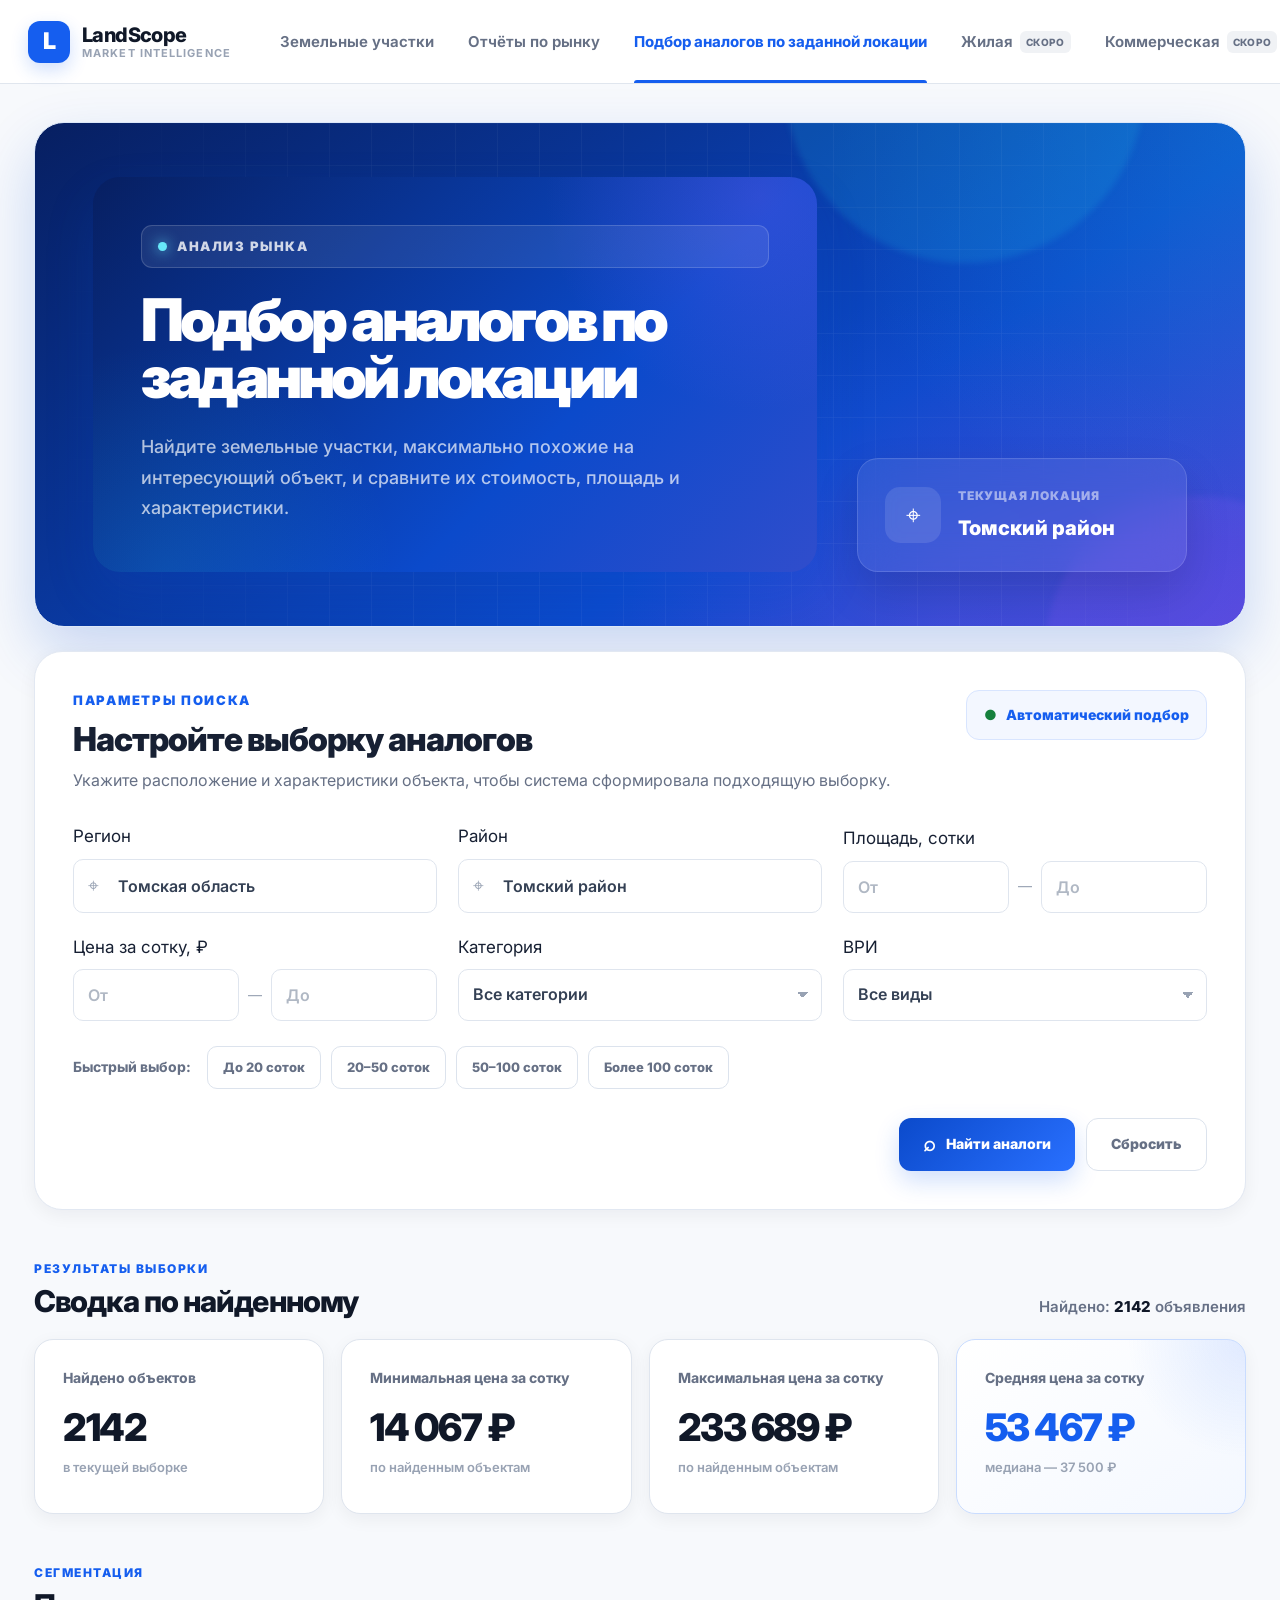
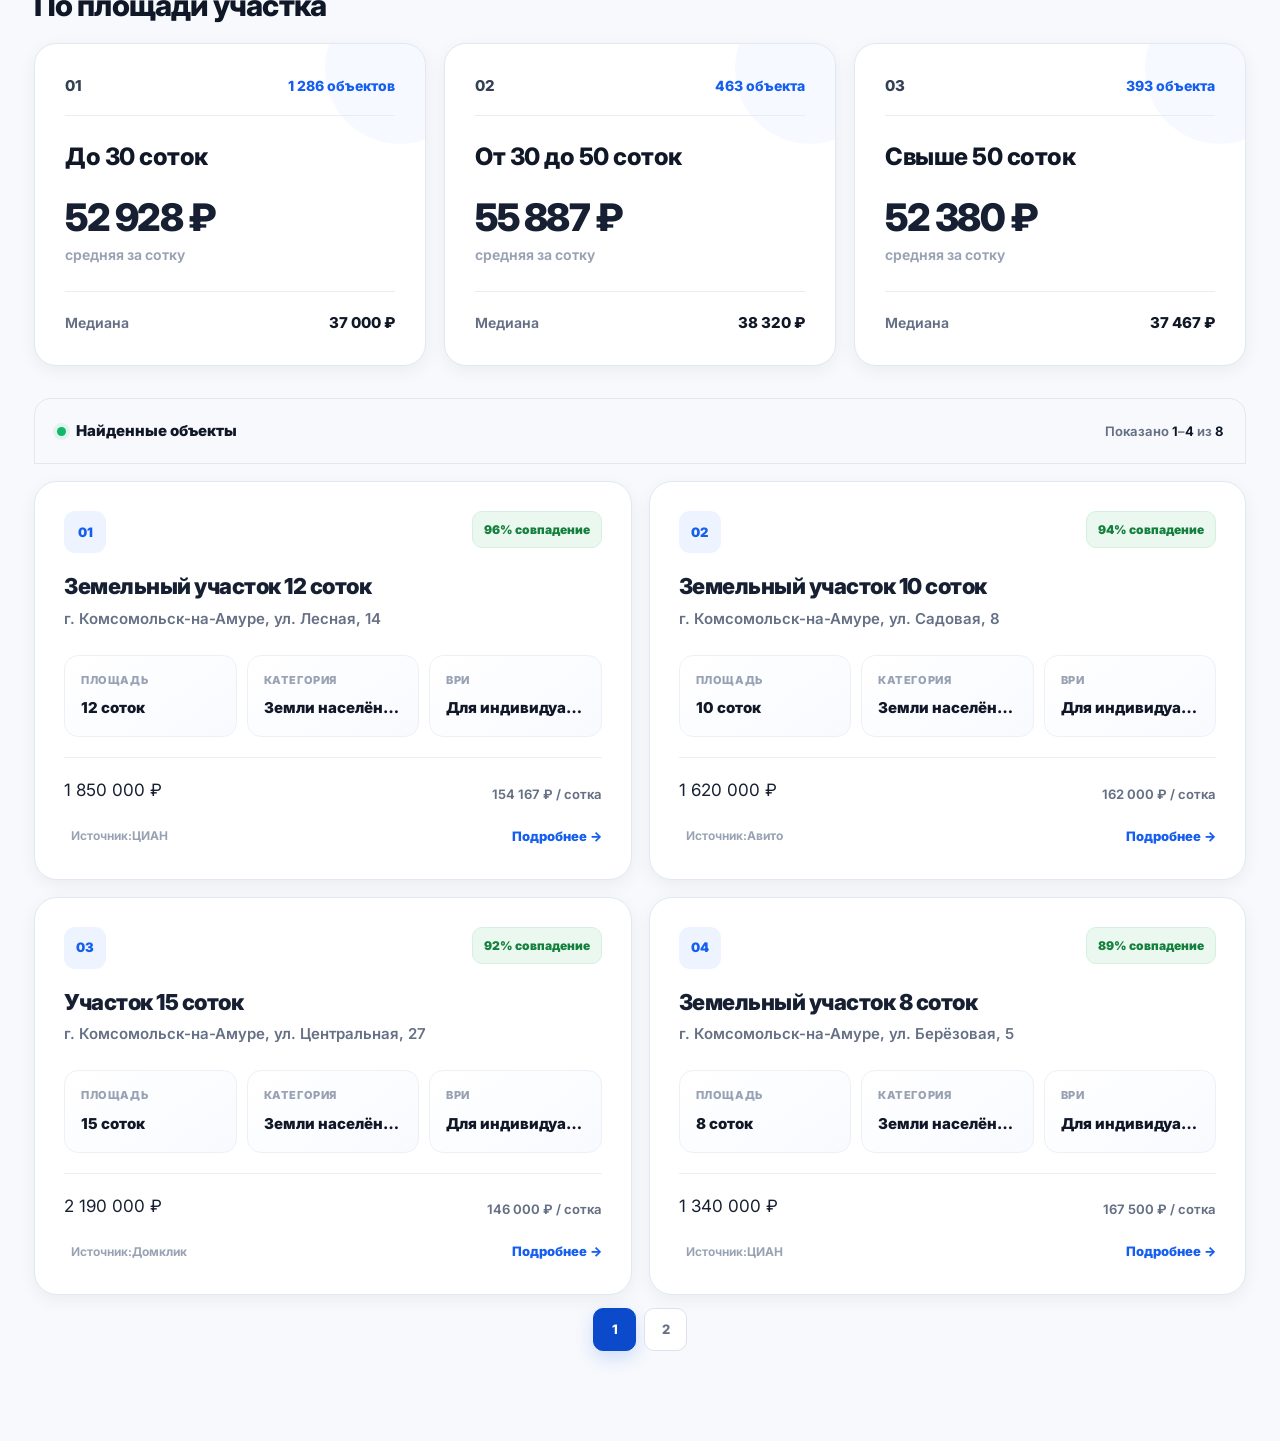
==== WEB-API/wwwroot/report/analogs/index.html @ f6072ce5 "frontend-init" ====
<!DOCTYPE html>
<html lang="ru">
<head>
    <meta charset="UTF-8">
    <meta name="viewport" content="width=device-width, initial-scale=1.0">

    <title>LandScope — Подбор аналогов</title>

    <link rel="stylesheet" href="../../style.css">
    <link rel="stylesheet" href="analogs.css">
</head>

<body>

<header class="site-header">

    <div class="header-inner">

        <a href="../../index.html" class="brand">

            <span class="brand-logo">
                L
            </span>

            <span class="brand-copy">
                <strong>LandScope</strong>
                <small>Market intelligence</small>
            </span>

        </a>


        <nav class="main-nav">

            <a
                href="../../index.html"
                class="nav-link">
                Земельные участки
            </a>

            <a
                href="../quarterly/index.html"
                class="nav-link"
            >
                Отчёты по рынку
            </a>

            <a
                href="index.html"
                class="nav-link active"
            >
                Подбор аналогов по заданной локации
            </a>

            <a href="#" class="nav-link disabled-link">
                Жилая <span class="soon">скоро</span>
            </a>

            <a href="#" class="nav-link disabled-link">
                Коммерческая <span class="soon">скоро</span>
            </a>

        </nav>


        <div class="header-actions">

            <button
                class="header-icon"
                id="themeButton"
                type="button"
                aria-label="Переключить тему"
            >
                ◐
            </button>

            <button
                class="profile"
                type="button">
                <span class="profile-avatar">67</span>
                <span class="profile-name">6767676 М.</span>
                <span class="profile-arrow">
                    ⌄
                </span>
            </button>

        </div>

    </div>

</header>



<main class="analogs-page">

    <!-- HERO -->

    <section class="analogs-hero">

        <div class="hero-background">
            <span class="hero-orb hero-orb-one"></span>
            <span class="hero-orb hero-orb-two"></span>
            <span class="hero-grid"></span>
        </div>

        <div class="hero-content">

            <div class="hero-badge">
                <span class="badge-dot"></span>
                Анализ рынка
            </div>

            <h1>
                Подбор аналогов по заданной локации
            </h1>

            <p>
                Найдите земельные участки, максимально похожие на интересующий
                объект, и сравните их стоимость, площадь и характеристики.
            </p>

        </div>

        <div class="hero-location-card">

            <div class="location-icon">
                ⌖
            </div>

            <div>
                <span class="location-label">Текущая локация</span>
                <strong id="heroLocation">Томский район</strong>
            </div>

        </div>

    </section>
    <section class="search-builder">

        <div class="section-heading">
            <div>
                <span class="section-kicker">ПАРАМЕТРЫ ПОИСКА</span>
                <h2>Настройте выборку аналогов</h2>
                <p>
                    Укажите расположение и характеристики объекта,
                    чтобы система сформировала подходящую выборку.
                </p>
            </div>

            <div class="matching-badge">
                <span>●</span>
                Автоматический подбор
            </div>
        </div>

<div class="form-grid">

    <div class="field">
        <label for="regionInput">Регион</label>
        <div class="input-wrap">
            <span class="input-icon">⌖</span>
            <input
                type="text"
                id="regionInput"
                value="Томская область"
                placeholder="Введите регион"
            >
        </div>
    </div>

    <div class="field field-location">
        <label for="districtInput">Район</label>
        <div class="input-wrap">
            <span class="input-icon">⌖</span>
            <input
                type="text"
                id="districtInput"
                value="Томский район"
                placeholder="Введите район"
            >
        </div>
    </div>

    <div class="field">
        <label for="areaFrom">Площадь, сотки</label>
        <div class="range-inputs">
            <input type="number" id="areaFrom" placeholder="От">
            <span>—</span>
            <input type="number" id="areaTo" placeholder="До">
        </div>
    </div>

    <div class="field">
        <label for="priceFrom">Цена за сотку, ₽</label>
        <div class="range-inputs">
            <input type="number" id="priceFrom" placeholder="От">
            <span>—</span>
            <input type="number" id="priceTo" placeholder="До">
        </div>
    </div>

    <div class="field">
        <label for="categoryFilter">Категория</label>
        <select id="categoryFilter">
            <option value="">Все категории</option>
            <option value="Земли населённых пунктов">Земли населённых пунктов</option>
            <option value="Земли сельхозназначения">Земли сельхозназначения</option>
            <option value="Земли промышленности">Земли промышленности</option>
        </select>
    </div>

    <div class="field">
        <label for="vriFilter">ВРИ</label>
        <select id="vriFilter">
            <option value="">Все виды</option>
            <option value="ИЖС">ИЖС</option>
            <option value="ЛПХ">ЛПХ</option>
            <option value="Сельскохозяйственное использование">Сельскохозяйственное использование</option>
            <option value="Промышленное использование">Промышленное использование</option>
        </select>
    </div>

</div>

        <div class="quick-filters">

            <span class="quick-title">
                Быстрый выбор:
            </span>

            <button
                type="button"
                class="quick-filter"
                data-area-from="0"
                data-area-to="20"
            >
                До 20 соток
            </button>

            <button
                type="button"
                class="quick-filter"
                data-area-from="20"
                data-area-to="50"
            >
                20–50 соток
            </button>

            <button
                type="button"
                class="quick-filter"
                data-area-from="50"
                data-area-to="100"
            >
                50–100 соток
            </button>

            <button
                type="button"
                class="quick-filter"
                data-area-from="100"
                data-area-to=""
            >
                Более 100 соток
            </button>

        </div>


        <div class="search-actions">

            <button
                type="button"
                id="findAnalogs"
                class="primary-search-button"
            >
                <span class="search-button-icon">⌕</span>
                Найти аналоги
            </button>

            <button
                type="button"
                id="resetFilters"
                class="secondary-button"
            >
                Сбросить
            </button>

        </div>

    </section>


  <section class="summary-head">

        <div>
            <span class="filter-label">РЕЗУЛЬТАТЫ ВЫБОРКИ</span>
            <h2>Сводка по найденному</h2>
        </div>

        <div class="found">
            Найдено:
            <strong id="foundCount">2142</strong>
            объявления
        </div>

    </section>

    <section class="stats-grid">

        <article class="stat-card">
            <span>Найдено объектов</span>
            <strong>2142</strong>
            <small>в текущей выборке</small>
        </article>

        <article class="stat-card">
            <span>Минимальная цена за сотку</span>
            <strong>14 067 ₽</strong>
            <small>по найденным объектам</small>
        </article>

        <article class="stat-card">
            <span>Максимальная цена за сотку</span>
            <strong>233 689 ₽</strong>
            <small>по найденным объектам</small>
        </article>

        <article class="stat-card accent">
            <span>Средняя цена за сотку</span>
            <strong>53 467 ₽</strong>
            <small>медиана — 37 500 ₽</small>
        </article>

    </section>

    <section class="segments">

        <div class="section-title">

            <div>
                <span class="filter-label">СЕГМЕНТАЦИЯ</span>
                <h2>По площади участка</h2>
            </div>

        </div>

        <div class="segment-grid">

            <article class="segment-card">

                <div class="segment-top">
                    <span>01</span>
                    <b>1 286 объектов</b>
                </div>

                <h3>До 30 соток</h3>

                <div class="segment-price">
                    <strong>52 928 ₽</strong>
                    <span>средняя за сотку</span>
                </div>

                <div class="segment-bottom">
                    <span>Медиана</span>
                    <strong>37 000 ₽</strong>
                </div>

            </article>

            <article class="segment-card">

                <div class="segment-top">
                    <span>02</span>
                    <b>463 объекта</b>
                </div>

                <h3>От 30 до 50 соток</h3>

                <div class="segment-price">
                    <strong>55 887 ₽</strong>
                    <span>средняя за сотку</span>
                </div>

                <div class="segment-bottom">
                    <span>Медиана</span>
                    <strong>38 320 ₽</strong>
                </div>

            </article>

            <article class="segment-card">

                <div class="segment-top">
                    <span>03</span>
                    <b>393 объекта</b>
                </div>

                <h3>Свыше 50 соток</h3>

                <div class="segment-price">
                    <strong>52 380 ₽</strong>
                    <span>средняя за сотку</span>
                </div>

                <div class="segment-bottom">
                    <span>Медиана</span>
                    <strong>37 467 ₽</strong>
                </div>

            </article>

        </div>

    </section>


        <div class="list-toolbar">

            <div class="toolbar-result">
                <span class="toolbar-dot"></span>
                Найденные объекты
            </div>

            <div class="toolbar-count">
                Показано
                <strong id="paginationFrom">0</strong>–<strong id="paginationTo">0</strong>
                из
                <strong id="paginationTotal">0</strong>
            </div>

        </div>


        <div id="analogsList" class="analogs-list"></div>


        <div id="pagination" class="pagination"></div>

    </section>

</main>


<div id="toast" class="toast">
    <div class="toast-icon">✓</div>

    <div>
        <strong>Готово</strong>
        <p id="toastText"></p>
    </div>
</div>


<script src="../../script.js"></script>
<script src="analogs.js"></script>

</body>
</html>
---- WEB-API/wwwroot/style.css ----
@import url('https://fonts.googleapis.com/css2?family=Inter:wght@400;500;600;700;800;900&display=swap');

:root {
--blue: #155eef;
--blue-dark: #0b4acb;
--blue-light: #2970ff;
--blue-hover: #004eeb;
--blue-soft: #dde9ff;
--blue-pale: #f3f7ff;

--text: #172033;
--text-dark: #101828;
--text-secondary: #344054;
--text-muted: #667085;
--text-light: #98a2b3;

--border: #dfe5ee;
--border-light: #e8edf4;
--bg: #f7f9fc;
--white: #ffffff;

--green: #15803d;
--green-bg: #eaf8ef;

--red: #dc2626;
--red-bg: #fff0f0;

--orange: #b45309;
--orange-bg: #fff6e8;

--purple: #7c3aed;
--purple-bg: #f3edff;

--shadow-sm: 0 5px 18px rgba(16, 24, 40, .055);
--shadow-md: 0 14px 35px rgba(16, 24, 40, .075);
--shadow-blue: 0 18px 42px rgba(21, 94, 239, .12);

--radius-sm: 10px;
--radius: 17px;
--radius-lg: 24px;

--container: 1380px;


}


* {
  box-sizing: border-box;
  }

html {
scroll-behavior: smooth;
}

body {
min-width: 320px;
margin: 0;
color: var(--text);
background: var(--bg);
font-family: "Inter", sans-serif;
font-size: 17px;
line-height: 1.6;
-webkit-font-smoothing: antialiased;
}

button,
input,
select {
font: inherit;
}

button {
border: 0;
}

a {
color: inherit;
text-decoration: none;
}

input,
select {
outline: none;
}

::selection {
color: #fff;
background: var(--blue);
}

/* =========================================================
HEADER
========================================================= */

.site-header {
position: sticky;
top: 0;
z-index: 100;
height: 84px;
border-bottom: 1px solid rgba(223, 229, 238, .95);
background: rgba(255, 255, 255, .97);
backdrop-filter: blur(16px);
}

.header-inner {
width: min(var(--container), calc(100% - 56px));
height: 100%;
margin: 0 auto;
display: flex;
align-items: center;
gap: 34px;
}

/* =========================================================
BRAND
========================================================= */

.brand {
display: inline-flex;
align-items: center;
gap: 12px;
flex: 0 0 auto;
}

.brand-logo {
width: 42px;
height: 42px;
display: grid;
place-items: center;
border-radius: 12px;
color: #fff;
background: var(--blue);
font-size: 23px;
font-weight: 900;
letter-spacing: -1px;
box-shadow: 0 7px 18px rgba(21, 94, 239, .2);
}

.brand-copy {
display: flex;
flex-direction: column;
gap: 2px;
}

.brand-copy strong {
color: var(--text-dark);
font-size: 20px;
line-height: 1.1;
font-weight: 800;
letter-spacing: -.6px;
}

.brand-copy small {
color: var(--text-light);
font-size: 11px;
line-height: 1;
font-weight: 700;
letter-spacing: 1.1px;
text-transform: uppercase;
}

/* =========================================================
NAVIGATION
========================================================= */

.main-nav {
height: 100%;
display: flex;
align-items: stretch;
gap: 4px;
}

.nav-link {
position: relative;
display: inline-flex;
align-items: center;
padding: 0 15px;
color: var(--text-muted);
font-size: 15px;
font-weight: 650;
white-space: nowrap;
transition: color .18s ease;
}

.nav-link:hover {
color: var(--text-dark);
}

.nav-link.active {
color: var(--blue);
font-weight: 750;
}

.nav-link.active::after {
content: "";
position: absolute;
left: 15px;
right: 15px;
bottom: 0;
height: 3px;
border-radius: 4px 4px 0 0;
background: var(--blue);
}

.disabled-link {
cursor: default;
}

.disabled-link:hover {
color: var(--text-muted);
}

.soon {
margin-left: 7px;
padding: 3px 6px;
border-radius: 6px;
color: #667085;
background: #f0f2f5;
font-size: 10px;
font-weight: 800;
letter-spacing: .35px;
text-transform: uppercase;
}

/* =========================================================
HEADER ACTIONS
========================================================= */

.header-actions {
margin-left: auto;
display: flex;
align-items: center;
gap: 10px;
}

.header-icon {
width: 44px;
height: 44px;
display: grid;
place-items: center;
border: 1px solid var(--border);
border-radius: 11px;
color: var(--text-secondary);
background: #fff;
cursor: pointer;
font-size: 21px;
transition:
border-color .18s ease,
background .18s ease,
color .18s ease;
}

.header-icon:hover {
border-color: #bfd2f7;
color: var(--blue);
background: var(--blue-pale);
}

.profile {
min-height: 46px;
display: flex;
align-items: center;
gap: 10px;
padding: 5px 10px 5px 6px;
border: 1px solid var(--border);
border-radius: 12px;
color: var(--text-dark);
background: #fff;
cursor: pointer;
transition:
border-color .18s ease,
box-shadow .18s ease;
}

.profile:hover {
border-color: #c8d5e8;
box-shadow: var(--shadow-sm);
}

.profile-avatar {
width: 34px;
height: 34px;
display: grid;
place-items: center;
border-radius: 9px;
color: var(--blue);
background: var(--blue-soft);
font-size: 12px;
font-weight: 800;
}

.profile-name {
max-width: 130px;
overflow: hidden;
color: var(--text-secondary);
font-size: 14px;
font-weight: 700;
text-overflow: ellipsis;
white-space: nowrap;
}

.profile-arrow {
color: var(--text-light);
font-size: 18px;
}

/* =========================================================
COMMON PAGE
========================================================= */

.page {
width: min(var(--container), calc(100% - 56px));
margin: 0 auto;
padding: 55px 0 100px;
}

.page h1,
.page h2,
.page h3,
.page p {
margin-top: 0;
}

.filter-label,
.section-label {
display: block;
color: var(--blue);
font-size: 12px;
line-height: 1.2;
font-weight: 850;
letter-spacing: 1.5px;
text-transform: uppercase;
}

/* =========================================================
INTRO
========================================================= */

.intro {
display: flex;
align-items: flex-end;
justify-content: space-between;
gap: 45px;
margin-bottom: 38px;
}

.eyebrow {
display: inline-flex;
align-items: center;
gap: 8px;
color: var(--blue);
font-size: 12px;
font-weight: 850;
letter-spacing: 1.5px;
}

.eyebrow > span {
width: 7px;
height: 7px;
flex: 0 0 7px;
border-radius: 50%;
background: var(--blue);
}

.intro h1 {
margin: 12px 0;
color: var(--text-dark);
font-size: 54px;
line-height: 1.03;
letter-spacing: -2.7px;
font-weight: 800;
}

.intro p {
max-width: 780px;
margin-bottom: 0;
color: var(--text-muted);
font-size: 17px;
line-height: 1.75;
}

.intro p strong {
color: var(--text-dark);
font-weight: 800;
}

.intro-actions {
display: flex;
align-items: center;
gap: 11px;
flex: 0 0 auto;
}

/* =========================================================
BUTTONS
========================================================= */

.primary-button,
.secondary-button {
min-height: 50px;
display: inline-flex;
align-items: center;
justify-content: center;
gap: 10px;
padding: 0 21px;
border-radius: 11px;
cursor: pointer;
font-size: 15px;
font-weight: 750;
transition:
transform .15s ease,
box-shadow .18s ease,
border-color .18s ease,
background .18s ease;
}

.primary-button {
color: #fff;
background: var(--blue);
box-shadow: 0 8px 20px rgba(21, 94, 239, .16);
}

.primary-button:hover {
background: var(--blue-dark);
box-shadow: 0 11px 25px rgba(21, 94, 239, .21);
transform: translateY(-1px);
}

.secondary-button {
border: 1px solid var(--border);
color: var(--text-secondary);
background: #fff;
}

.secondary-button:hover {
border-color: #c4d2e6;
background: #fafcff;
}

/* =========================================================
FILTERS
========================================================= */

.filters {
padding: 32px;
border: 1px solid var(--border);
border-radius: var(--radius-lg);
background: linear-gradient(145deg, #fff, #fbfcff);
box-shadow: var(--shadow-sm);
}

.filter-heading {
display: flex;
align-items: flex-end;
justify-content: space-between;
gap: 20px;
margin-bottom: 27px;
}

.filter-heading h2,
.summary-head h2,
.section-title h2,
.list-heading h2 {
margin: 7px 0 0;
color: var(--text-dark);
font-size: 30px;
line-height: 1.2;
letter-spacing: -.9px;
font-weight: 800;
}

.reset-button {
padding: 6px 0;
color: var(--text-muted);
background: transparent;
cursor: pointer;
font-size: 15px;
font-weight: 700;
}

.reset-button:hover {
color: var(--blue);
}

.filter-grid {
display: grid;
grid-template-columns:
1fr
1.2fr
.9fr
1.25fr
1.25fr
auto;
gap: 16px;
align-items: end;
}

.field {
min-width: 0;
display: flex;
flex-direction: column;
gap: 8px;
}

.field > span {
color: var(--text-secondary);
font-size: 14px;
font-weight: 750;
}

.field select,
.field input {
width: 100%;
height: 52px;
border: 1px solid var(--border);
border-radius: 10px;
color: var(--text-secondary);
background: #fff;
font-size: 16px;
font-weight: 600;
transition:
border-color .18s ease,
box-shadow .18s ease;
}

.field select {
padding: 0 36px 0 14px;
appearance: none;
background-image:
linear-gradient(45deg, transparent 50%, #98a2b3 50%),
linear-gradient(135deg, #98a2b3 50%, transparent 50%);
background-position:
calc(100% - 18px) 22px,
calc(100% - 12px) 22px;
background-size: 6px 6px, 6px 6px;
background-repeat: no-repeat;
}

.field input {
padding: 0 14px;
}

.field input::placeholder {
color: #b0b8c4;
}

.field select:focus,
.field input:focus {
border-color: #9dbcf8;
box-shadow: 0 0 0 4px rgba(21, 94, 239, .07);
}

.range-fields {
display: grid;
grid-template-columns: 1fr auto 1fr;
align-items: center;
gap: 8px;
}

.range-fields > span {
color: var(--text-light);
font-size: 14px;
}

.filter-button {
height: 52px;
white-space: nowrap;
}

/* =========================================================
SUMMARY
========================================================= */

.summary-head {
display: flex;
align-items: flex-end;
justify-content: space-between;
gap: 20px;
margin: 52px 0 20px;
}

.found {
color: var(--text-muted);
font-size: 15px;
font-weight: 600;
}

.found strong {
color: var(--text-dark);
font-weight: 800;
}

/* =========================================================
STATS
========================================================= */

.stats-grid {
display: grid;
grid-template-columns: repeat(4, 1fr);
gap: 17px;
}

.stat-card {
min-height: 175px;
padding: 28px;
border: 1px solid var(--border);
border-radius: 19px;
background: #fff;
box-shadow: var(--shadow-sm);
}

.stat-card > span {
display: block;
color: var(--text-muted);
font-size: 14px;
line-height: 1.4;
font-weight: 750;
}

.stat-card > strong {
display: block;
margin-top: 20px;
color: var(--text-dark);
font-size: 38px;
line-height: 1;
letter-spacing: -1.5px;
font-weight: 850;
}

.stat-card > small {
display: block;
margin-top: 11px;
color: var(--text-light);
font-size: 13px;
font-weight: 600;
}

.stat-card.accent {
border-color: #c9dcff;
background:
radial-gradient(
circle at 100% 0%,
rgba(41, 112, 255, .12),
transparent 35%
),
linear-gradient(145deg, #fff, #f4f8ff);
}

.stat-card.accent > strong {
color: var(--blue);
}

/* =========================================================
SEGMENTS
========================================================= */

.segments {
margin-top: 52px;
}

.section-title {
margin-bottom: 20px;
}

.segment-grid {
display: grid;
grid-template-columns: repeat(3, 1fr);
gap: 18px;
}

.segment-card {
position: relative;
min-width: 0;
padding: 30px;
overflow: hidden;
border: 1px solid #e2e8f2;
border-radius: 22px;
background: #fff;
box-shadow: var(--shadow-sm);
}

.segment-card::after {
content: "";
position: absolute;
right: -50px;
top: -50px;
width: 150px;
height: 150px;
border-radius: 50%;
background: rgba(21, 94, 239, .035);
}

.segment-top {
position: relative;
z-index: 1;
display: flex;
align-items: center;
justify-content: space-between;
padding-bottom: 17px;
border-bottom: 1px solid var(--border-light);
}

.segment-top > span {
color: var(--text-secondary);
font-size: 15px;
font-weight: 800;
}

.segment-top > b {
color: var(--blue);
font-size: 14px;
font-weight: 800;
}

.segment-card h3 {
margin: 22px 0 21px;
color: var(--text-dark);
font-size: 24px;
letter-spacing: -.5px;
font-weight: 800;
}

.segment-price strong {
display: block;
color: var(--text);
font-size: 38px;
line-height: 1;
letter-spacing: -1.5px;
font-weight: 850;
}

.segment-price span {
display: block;
margin-top: 8px;
color: var(--text-light);
font-size: 14px;
font-weight: 650;
}

.segment-bottom {
display: flex;
align-items: center;
justify-content: space-between;
margin-top: 25px;
padding-top: 19px;
border-top: 1px solid var(--border-light);
color: var(--text-muted);
font-size: 14px;
font-weight: 650;
}

.segment-bottom strong {
color: var(--text-dark);
font-size: 15px;
font-weight: 800;
}

/* =========================================================
OBJECT LIST
========================================================= */

.list-section {
margin-top: 55px;
}

.list-heading {
display: flex;
align-items: flex-end;
justify-content: space-between;
gap: 30px;
margin-bottom: 21px;
}

.list-heading p {
margin: 7px 0 0;
color: var(--text-light);
font-size: 14px;
}

.search-box {
width: 310px;
height: 48px;
display: flex;
align-items: center;
gap: 9px;
padding: 0 14px;
border: 1px solid var(--border);
border-radius: 11px;
background: #fff;
transition:
border-color .18s ease,
box-shadow .18s ease;
}

.search-box:focus-within {
border-color: #9dbcf8;
box-shadow: 0 0 0 4px rgba(21, 94, 239, .07);
}

.search-box > span {
color: var(--text-light);
font-size: 22px;
}

.search-box input {
width: 100%;
border: 0;
outline: 0;
color: var(--text-secondary);
background: transparent;
font-size: 15px;
}

.search-box input::placeholder {
color: #a4adba;
}

.objects-list {
display: flex;
flex-direction: column;
gap: 15px;
}

.object-card {
display: grid;
grid-template-columns: 190px minmax(0, 1fr);
overflow: hidden;
border: 1px solid var(--border);
border-radius: 19px;
background: #fff;
box-shadow: var(--shadow-sm);
transition:
border-color .18s ease,
box-shadow .18s ease,
transform .18s ease;
}

.object-card:hover {
border-color: #cbd8eb;
box-shadow: var(--shadow-md);
transform: translateY(-2px);
}

.object-visual {
position: relative;
min-height: 240px;
display: flex;
align-items: flex-end;
padding: 20px;
overflow: hidden;
}

.object-visual::before,
.object-visual::after {
content: "";
position: absolute;
border-radius: 50%;
}

.object-visual::before {
width: 210px;
height: 210px;
right: -80px;
top: -50px;
background: rgba(255, 255, 255, .12);
}

.object-visual::after {
width: 115px;
height: 115px;
left: -35px;
bottom: -45px;
background: rgba(255, 255, 255, .08);
}

.visual-one {
background: linear-gradient(145deg, #155eef, #0b4acb);
}

.visual-two {
background: linear-gradient(145deg, #3f4bd9, #155eef);
}

.visual-three {
background: linear-gradient(145deg, #0b4acb, #1778c9);
}

.object-visual span {
position: relative;
z-index: 1;
padding: 7px 10px;
border: 1px solid rgba(255, 255, 255, .17);
border-radius: 8px;
color: rgba(255, 255, 255, .88);
background: rgba(255, 255, 255, .1);
font-size: 11px;
font-weight: 800;
letter-spacing: 1px;
}

.object-main {
min-width: 0;
padding: 27px 30px;
}

.object-title-row {
display: flex;
align-items: flex-start;
justify-content: space-between;
gap: 22px;
}

.object-title-row h3 {
margin: 0;
color: var(--text-dark);
font-size: 22px;
line-height: 1.35;
letter-spacing: -.4px;
font-weight: 800;
}

.object-meta {
display: flex;
align-items: center;
gap: 10px;
margin-top: 8px;
color: var(--text-light);
font-size: 14px;
font-weight: 600;
}

.source {
display: inline-flex;
align-items: center;
padding: 4px 7px;
border-radius: 6px;
font-size: 11px;
font-weight: 800;
}

.source.avito {
color: #111827;
background: #f0f1f3;
}

.source.cian {
color: #b91c1c;
background: #fff0f0;
}

.object-status {
flex: 0 0 auto;
padding: 6px 9px;
border: 1px solid #d8eadf;
border-radius: 8px;
color: var(--green);
background: var(--green-bg);
font-size: 11px;
font-weight: 800;
}

.object-tags {
display: flex;
flex-wrap: wrap;
gap: 7px;
margin-top: 19px;
}

.object-tags span {
padding: 6px 9px;
border: 1px solid var(--border-light);
border-radius: 8px;
color: var(--text-secondary);
background: #fafbfc;
font-size: 13px;
font-weight: 700;
}

.object-main > p {
max-width: 850px;
margin: 16px 0 20px;
color: var(--text-muted);
font-size: 15px;
line-height: 1.65;
}

.object-footer {
display: flex;
align-items: center;
justify-content: space-between;
gap: 20px;
padding-top: 17px;
border-top: 1px solid var(--border-light);
}

.object-footer > div {
display: flex;
align-items: baseline;
gap: 10px;
}

.object-footer strong {
color: var(--text-dark);
font-size: 24px;
line-height: 1;
letter-spacing: -.7px;
font-weight: 850;
}

.object-footer div span {
color: var(--text-muted);
font-size: 13px;
font-weight: 650;
}

.object-link {
display: inline-flex;
align-items: center;
justify-content: center;
min-height: 42px;
padding: 0 16px;
border: 1px solid #cbdaf3;
border-radius: 9px;
color: var(--blue);
background: var(--blue-pale);
cursor: pointer;
font-size: 13px;
font-weight: 800;
transition:
background .18s ease,
border-color .18s ease;
}

.object-link:hover {
border-color: #a9c3ee;
background: #eaf2ff;
}

/* =========================================================
TOAST
========================================================= */

.toast {
position: fixed;
right: 28px;
bottom: 28px;
z-index: 500;
min-width: 300px;
display: flex;
align-items: center;
gap: 14px;
padding: 18px 21px;
border: 1px solid var(--border);
border-radius: 15px;
color: var(--text-dark);
background: #fff;
box-shadow: 0 20px 50px rgba(16, 24, 40, .16);
opacity: 0;
pointer-events: none;
transform: translateY(15px);
transition:
opacity .25s ease,
transform .25s ease;
}

.toast.show {
opacity: 1;
pointer-events: auto;
transform: translateY(0);
}

.toast > span {
width: 34px;
height: 34px;
display: grid;
place-items: center;
border-radius: 50%;
color: var(--green);
background: var(--green-bg);
font-size: 17px;
font-weight: 900;
}

.toast strong {
font-size: 17px;
}

/* =========================================================
REPORT PAGE
========================================================= */

.hero {
display: grid;
grid-template-columns: minmax(0, 1fr) 310px;
gap: 22px;
margin-bottom: 24px;
}

.hero-content {
min-height: 290px;
display: flex;
flex-direction: column;
justify-content: center;
padding: 48px;
overflow: hidden;
border-radius: 27px;
color: white;
background:
radial-gradient(
circle at 92% 5%,
rgba(139, 92, 246, .27),
transparent 28%
),
radial-gradient(
circle at 10% 100%,
rgba(34, 211, 238, .13),
transparent 30%
),
linear-gradient(
135deg,
#071f61,
#0b4acb 64%,
#304dcc
);
box-shadow: 0 22px 50px rgba(11, 74, 203, .16);
}

.hero-content .eyebrow {
color: rgba(255, 255, 255, .76);
font-size: 14px;
}

.hero-content .eyebrow > span {
width: 7px;
height: 7px;
background: #6ea0ff;
}

.hero h1 {
max-width: 760px;
margin: 16px 0 15px;
color: #fff;
font-size: 60px;
line-height: 1.02;
letter-spacing: -3px;
font-weight: 850;
}

.hero h1 span {
color: #8bb4ff;
}

.hero-content p {
max-width: 700px;
margin: 0;
color: rgba(255, 255, 255, .72);
font-size: 18px;
line-height: 1.7;
}

.database-card {
min-height: 290px;
display: flex;
flex-direction: column;
justify-content: center;
padding: 35px;
border: 1px solid #dce6f5;
border-radius: 27px;
background:
radial-gradient(
circle at 100% 0,
rgba(21, 94, 239, .08),
transparent 42%
),
#fff;
box-shadow: var(--shadow-sm);
}

.database-top {
display: flex;
align-items: center;
gap: 8px;
color: var(--green);
font-size: 13px;
font-weight: 850;
letter-spacing: .9px;
}

.database-dot {
width: 7px;
height: 7px;
border-radius: 50%;
background: #22c55e;
}

.database-card > strong {
display: block;
margin-top: 24px;
color: var(--text-dark);
font-size: 60px;
line-height: 1;
letter-spacing: -2.5px;
font-weight: 850;
}

.database-card > span {
margin-top: 9px;
color: var(--text-muted);
font-size: 17px;
font-weight: 650;
}

.database-line {
height: 6px;
margin-top: 27px;
overflow: hidden;
border-radius: 99px;
background: #edf1f7;
}

.database-line i {
display: block;
width: 78%;
height: 100%;
border-radius: inherit;
background: linear-gradient(
90deg,
var(--blue-dark),
var(--blue-light)
);
}

.database-card small {
margin-top: 10px;
color: var(--text-light);
font-size: 13px;
font-weight: 600;
}

/* =========================================================
REPORT BUILDER
========================================================= */

.builder {
padding: 40px;
border: 1px solid var(--border);
border-radius: 27px;
background: #fff;
box-shadow: var(--shadow-sm);
}

.builder-top {
display: flex;
align-items: flex-start;
justify-content: space-between;
gap: 28px;
margin-bottom: 28px;
}

.builder h2,
.section-heading h2 {
margin: 8px 0 6px;
color: var(--text-dark);
font-size: 36px;
line-height: 1.15;
letter-spacing: -1px;
font-weight: 850;
}

.builder-top p,
.section-heading p {
margin: 0;
color: var(--text-muted);
font-size: 17px;
line-height: 1.6;
}

.metric-badge {
min-width: 195px;
padding: 15px 17px;
border: 1px solid #d8e5ff;
border-radius: 12px;
background: var(--blue-pale);
}

.metric-badge span {
display: block;
color: var(--text-light);
font-size: 11px;
font-weight: 850;
letter-spacing: 1px;
}

.metric-badge strong {
display: block;
margin-top: 6px;
color: var(--blue);
font-size: 16px;
font-weight: 800;
}

.form-grid {
display: grid;
grid-template-columns: repeat(4, 1fr) 175px;
gap: 14px;
align-items: end;
}

.form-field {
min-width: 0;
display: flex;
flex-direction: column;
gap: 8px;
}

.form-field > span {
color: var(--text-secondary);
font-size: 15px;
font-weight: 750;
}

.input-wrap,
.select-wrap {
position: relative;
}

.input-wrap input,
.select-wrap select {
width: 100%;
height: 54px;
border: 1px solid var(--border);
border-radius: 10px;
color: var(--text-secondary);
background: #fff;
font-size: 16px;
font-weight: 600;
}

.input-wrap input {
padding: 0 13px 0 42px;
}

.select-wrap select {
padding: 0 34px 0 13px;
appearance: none;
background-image:
linear-gradient(45deg, transparent 50%, #98a2b3 50%),
linear-gradient(135deg, #98a2b3 50%, transparent 50%);
background-position:
calc(100% - 17px) 23px,
calc(100% - 11px) 23px;
background-size: 6px 6px, 6px 6px;
background-repeat: no-repeat;
}

.input-icon {
position: absolute;
left: 13px;
top: 50%;
transform: translateY(-50%);
color: var(--text-light);
font-size: 18px;
pointer-events: none;
}

.input-wrap input:focus,
.select-wrap select:focus {
border-color: #9dbcf8;
box-shadow: 0 0 0 3px rgba(21, 94, 239, .07);
}

.generate-button {
height: 54px;
display: inline-flex;
align-items: center;
justify-content: center;
border-radius: 10px;
color: #fff;
background: var(--blue);
cursor: pointer;
font-size: 16px;
font-weight: 800;
box-shadow: 0 7px 18px rgba(21, 94, 239, .14);
transition:
background .18s ease,
transform .15s ease;
}

.generate-button:hover {
background: var(--blue-hover);
transform: translateY(-1px);
}

.quick-periods {
display: flex;
align-items: center;
flex-wrap: wrap;
gap: 8px;
margin-top: 21px;
padding-top: 20px;
border-top: 1px solid var(--border-light);
}

.quick-periods > span {
margin-right: 5px;
color: var(--text-light);
font-size: 14px;
font-weight: 750;
}

.quick-periods button {
padding: 9px 13px;
border: 1px solid var(--border-light);
border-radius: 8px;
color: var(--text-muted);
background: #fff;
cursor: pointer;
font-size: 14px;
font-weight: 700;
}

.quick-periods button:hover {
color: var(--blue);
border-color: #cbdaf3;
background: var(--blue-pale);
}

.quick-periods button.active {
color: var(--blue);
border-color: #bfd3f7;
background: var(--blue-pale);
}

/* =========================================================
REPORT SECTIONS
========================================================= */

.report-section {
margin-top: 48px;
}

.section-heading {
display: flex;
align-items: flex-end;
justify-content: space-between;
gap: 28px;
margin-bottom: 20px;
}

.section-heading h2 {
margin-top: 8px;
}

.section-heading p span {
padding: 0 5px;
}

.export-button {
min-height: 46px;
display: inline-flex;
align-items: center;
gap: 8px;
padding: 0 16px;
border: 1px solid var(--border);
border-radius: 10px;
color: var(--text-secondary);
background: #fff;
cursor: pointer;
font-size: 15px;
font-weight: 750;
}

.export-button:hover {
border-color: #c4d2e6;
background: #fafcff;
}

.export-button > span {
color: var(--blue);
font-size: 20px;
}

/* =========================================================
KPI
========================================================= */

.kpi-grid {
display: grid;
grid-template-columns: repeat(4, 1fr);
gap: 15px;
}

.kpi-card {
min-height: 200px;
padding: 28px;
border: 1px solid var(--border);
border-radius: 21px;
background: #fff;
box-shadow: var(--shadow-sm);
}

.kpi-card.featured {
border-color: #c5d9ff;
background:
radial-gradient(
circle at 100% 0,
rgba(34, 211, 238, .1),
transparent 33%
),
linear-gradient(
145deg,
#fff,
#f4f8ff
);
}

.kpi-icon {
width: 42px;
height: 42px;
display: grid;
place-items: center;
border-radius: 10px;
color: var(--blue);
background: var(--blue-soft);
font-size: 16px;
font-weight: 850;
}

.kpi-icon.purple {
color: var(--purple);
background: var(--purple-bg);
}

.kpi-icon.green {
color: var(--green);
background: var(--green-bg);
}

.kpi-icon.orange {
color: var(--orange);
background: var(--orange-bg);
}

.kpi-label {
margin-top: 18px;
color: var(--text-light);
font-size: 12px;
font-weight: 850;
letter-spacing: .9px;
}

.kpi-card > strong {
display: block;
margin-top: 7px;
color: var(--text-dark);
font-size: 40px;
line-height: 1;
letter-spacing: -1.5px;
font-weight: 850;
}

.kpi-card > strong.green-value {
color: var(--green);
}

.kpi-bottom {
display: flex;
align-items: center;
justify-content: space-between;
gap: 10px;
margin-top: 17px;
color: var(--text-light);
font-size: 13px;
font-weight: 650;
}

.positive {
color: var(--green);
}

.negative {
color: var(--red);
}

.neutral-value,
.neutral {
color: var(--text-light);
}

/* =========================================================
CHART
========================================================= */

.chart-card {
margin-top: 16px;
padding: 34px;
border: 1px solid var(--border);
border-radius: 25px;
background: #fff;
box-shadow: var(--shadow-sm);
}

.chart-header {
display: flex;
align-items: flex-start;
justify-content: space-between;
gap: 22px;
}

.chart-header h3 {
margin: 0;
color: var(--text-dark);
font-size: 27px;
letter-spacing: -.5px;
font-weight: 850;
}

.chart-header p {
margin: 6px 0 0;
color: var(--text-muted);
font-size: 15px;
}

.chart-switcher {
display: flex;
gap: 4px;
padding: 4px;
border: 1px solid var(--border-light);
border-radius: 9px;
background: #f7f9fc;
}

.chart-switcher button {
min-width: 70px;
padding: 8px 11px;
border-radius: 7px;
color: var(--text-muted);
background: transparent;
cursor: pointer;
font-size: 14px;
font-weight: 750;
}

.chart-switcher button.active {
color: var(--blue);
background: #fff;
box-shadow: 0 2px 6px rgba(16, 24, 40, .07);
}

.chart-legend {
display: flex;
align-items: center;
gap: 20px;
margin: 25px 0 10px 60px;
}

.chart-legend span {
display: inline-flex;
align-items: center;
gap: 7px;
color: var(--text-muted);
font-size: 13px;
font-weight: 700;
}

.chart-legend i {
width: 19px;
height: 4px;
display: block;
border-radius: 5px;
}

.legend-current {
background: var(--blue);
}

.legend-previous {
background: #cbd5e1;
}

.chart {
height: 390px;
display: flex;
gap: 14px;
}

.chart-values {
width: 52px;
display: flex;
flex-direction: column;
justify-content: space-between;
padding: 14px 0 41px;
color: var(--text-light);
font-size: 12px;
font-weight: 650;
text-align: right;
}

.chart-area {
position: relative;
flex: 1;
min-width: 0;
}

.grid {
position: absolute;
left: 0;
right: 0;
height: 1px;
background: #edf0f5;
}

.grid-1 {
top: 14px;
}

.grid-2 {
top: 25%;
}

.grid-3 {
top: 50%;
}

.grid-4 {
top: 75%;
}

.grid-5 {
bottom: 40px;
}

.chart-svg {
position: absolute;
left: 0;
right: 0;
top: 0;
width: 100%;
height: calc(100% - 40px);
overflow: visible;
}

.area-path {
fill: url(#areaGradient);
}

.previous-line {
fill: none;
stroke: #cbd5e1;
stroke-width: 3;
stroke-dasharray: 8 7;
}

.current-line {
fill: none;
stroke: var(--blue);
stroke-width: 4;
}

.chart-point {
fill: #fff;
stroke: var(--blue);
stroke-width: 4;
}

.chart-tooltip {
position: absolute;
right: 0;
top: 5px;
display: flex;
flex-direction: column;
gap: 3px;
min-width: 145px;
padding: 11px 13px;
border: 1px solid #d8e4f8;
border-radius: 11px;
background: #fff;
box-shadow: var(--shadow-md);
}

.chart-tooltip span {
color: var(--text-muted);
font-size: 12px;
font-weight: 700;
}

.chart-tooltip strong {
color: var(--text-dark);
font-size: 18px;
font-weight: 850;
}

.chart-tooltip b {
color: var(--green);
font-size: 12px;
font-weight: 800;
}

.chart-months {
position: absolute;
left: 0;
right: 0;
bottom: 0;
display: flex;
justify-content: space-between;
color: var(--text-light);
font-size: 12px;
font-weight: 650;
}

/* =========================================================
DATA TABLE
========================================================= */

.data-card {
margin-top: 16px;
overflow: hidden;
border: 1px solid var(--border);
border-radius: 25px;
background: #fff;
box-shadow: var(--shadow-sm);
}

.data-card-header {
display: flex;
align-items: flex-end;
justify-content: space-between;
gap: 22px;
padding: 32px 34px 27px;
}

.data-card-header h3 {
margin: 8px 0 5px;
color: var(--text-dark);
font-size: 27px;
letter-spacing: -.5px;
font-weight: 850;
}

.data-card-header p {
margin: 0;
color: var(--text-muted);
font-size: 15px;
}

.data-count {
padding: 9px 13px;
border: 1px solid var(--border-light);
border-radius: 8px;
color: var(--text-muted);
background: #fafbfc;
font-size: 13px;
font-weight: 750;
}

.table-wrapper {
width: 100%;
overflow-x: auto;
}

.data-table {
width: 100%;
border-collapse: collapse;
min-width: 760px;
}

.data-table th {
padding: 17px 25px;
border-top: 1px solid var(--border-light);
border-bottom: 1px solid var(--border-light);
color: var(--text-light);
background: #fafbfc;
font-size: 11px;
font-weight: 850;
letter-spacing: .7px;
text-align: left;
text-transform: uppercase;
}

.data-table td {
padding: 24px 25px;
border-bottom: 1px solid var(--border-light);
color: var(--text-secondary);
font-size: 15px;
font-weight: 600;
white-space: nowrap;
}

.data-table tr:last-child td {
border-bottom: 0;
}

.data-table td strong {
color: var(--text-dark);
font-size: 15px;
font-weight: 850;
}

.change {
display: inline-block;
margin-left: 8px;
padding: 5px 8px;
border-radius: 7px;
font-size: 11px;
font-weight: 900;
}

.change.up {
color: #15803d;
background: #eaf8ef;
}

.change.down {
color: #dc2626;
background: #fff0f0;
}

/* =========================================================
REPORT SEGMENTS
========================================================= */

.report-section > .segment-grid {
gap: 17px;
}

.report-section .segment-card {
min-height: 285px;
padding: 30px;
background:
linear-gradient(
145deg,
#fff,
#fbfcff
);
}

.featured-segment {
border-color: #bcd3ff !important;
background:
radial-gradient(
circle at 100% 0%,
rgba(34, 211, 238, .17),
transparent 30%
),
linear-gradient(
145deg,
#fff,
#f3f7ff
) !important;
box-shadow: 0 22px 50px rgba(21, 94, 239, .11);
}

.segment-number {
position: absolute;
right: 27px;
top: 22px;
color: #dce6f4;
font-size: 50px;
line-height: 1;
font-weight: 900;
letter-spacing: -2px;
}

.report-page .segment-top,
.report-section .segment-top {
position: relative;
display: flex;
justify-content: space-between;
align-items: center;
padding-bottom: 0;
border-bottom: 0;
}

.report-section .segment-top > span {
color: var(--text-dark);
font-size: 20px;
font-weight: 850;
}

.report-section .segment-top > b {
color: var(--blue);
background: transparent;
font-size: 14px;
}

.report-section .segment-card > strong {
display: block;
margin-top: 29px;
color: var(--text);
font-size: 44px;
line-height: 1;
letter-spacing: -1.8px;
font-weight: 900;
}

.segment-caption {
display: block;
margin-top: 9px;
color: var(--text-light);
font-size: 13px;
font-weight: 650;
}

.segment-divider {
height: 1px;
margin: 26px 0 19px;
background: #e9eef5;
}

.report-section .segment-bottom {
position: static;
display: flex;
justify-content: space-between;
gap: 10px;
padding: 0;
border-top: 0;
color: var(--text-light);
font-size: 14px;
}

.report-section .segment-bottom b {
margin-left: 6px;
color: var(--text-dark);
font-size: 14px;
}

.report-section .segment-bottom strong {
color: var(--green);
font-size: 14px;
}

.segment-bar {
height: 8px;
margin-top: 25px;
overflow: hidden;
border-radius: 99px;
background: #e9f0fb;
}

.segment-bar i {
display: block;
height: 100%;
border-radius: inherit;
background:
linear-gradient(
90deg,
#0b4acb,
#2970ff,
#8b5cf6
);
box-shadow: 0 0 15px rgba(41, 112, 255, .25);
}

/* =========================================================
COMPARISON NOTE
========================================================= */

.comparison-note {
display: flex;
gap: 18px;
margin-top: 22px;
padding: 22px 25px;
border: 1px solid #d8e5ff;
border-radius: 20px;
background:
linear-gradient(
135deg,
#eef5ff,
#f8faff
);
}

.comparison-icon {
width: 39px;
height: 39px;
flex: 0 0 39px;
display: grid;
place-items: center;
border-radius: 11px;
color: var(--blue);
background: #fff;
box-shadow: 0 7px 17px rgba(21, 94, 239, .07);
font-size: 15px;
font-weight: 900;
}

.comparison-note strong {
display: block;
color: var(--text-dark);
font-size: 15px;
font-weight: 850;
}

.comparison-note p {
margin: 4px 0 0;
color: var(--text-muted);
font-size: 14px;
line-height: 1.65;
}

/* =========================================================
HISTORY
========================================================= */

.history-section {
padding-bottom: 35px;
}

.history-section > .section-heading {
margin-bottom: 20px;
}

.year-badge {
min-width: 78px;
padding: 11px 16px;
border: 1px solid #cfe0ff;
border-radius: 13px;
color: var(--blue);
background:
linear-gradient(
135deg,
#edf4ff,
#fff
);
font-size: 17px;
font-weight: 900;
text-align: center;
}

.history-layout {
display: grid;
grid-template-columns: 290px minmax(0, 1fr);
gap: 19px;
}

.history-summary {
min-height: 310px;
padding: 32px;
border-radius: 25px;
color: white;
background:
radial-gradient(
circle at 100% 0%,
rgba(139, 92, 246, .30),
transparent 35%
),
linear-gradient(
145deg,
#071f61,
#0b4acb 65%,
#4e49d9
);
box-shadow: 0 25px 55px rgba(11, 74, 203, .18);
}

.history-summary > span {
display: block;
color: rgba(255, 255, 255, .65);
font-size: 11px;
font-weight: 900;
letter-spacing: 1.5px;
}

.history-summary > strong {
display: block;
margin-top: 25px;
color: #fff;
font-size: 64px;
line-height: 1;
letter-spacing: -4px;
font-weight: 900;
}

.history-summary small {
display: block;
margin-top: 9px;
color: rgba(255, 255, 255, .65);
font-size: 14px;
}

.history-growth {
display: inline-block;
margin-top: 48px;
padding: 8px 11px;
border: 1px solid rgba(255, 255, 255, .15);
border-radius: 10px;
color: rgba(255, 255, 255, .8);
background: rgba(255, 255, 255, .09);
font-size: 12px;
font-weight: 750;
}

.history-table {
margin-top: 0;
}

.history-data-card {
margin-top: 0;
}

.history-data-card .data-card-header {
padding-bottom: 25px;
}

.history-data-card .data-table td {
background: #fff;
}

.history-data-card .data-table td .neutral {
display: inline-block;
margin-left: 8px;
padding: 4px 7px;
border-radius: 6px;
background: #f2f4f7;
color: #98a2b3;
font-size: 10px;
font-weight: 800;
}

.history-sector {
margin-top: 16px;
padding: 32px;
border: 1px solid var(--border);
border-radius: 25px;
background: #fff;
box-shadow: var(--shadow-sm);
}

.history-sector-header {
display: flex;
align-items: flex-end;
justify-content: space-between;
gap: 20px;
margin-bottom: 22px;
}

.history-sector-header h3 {
margin: 8px 0 5px;
color: var(--text-dark);
font-size: 27px;
line-height: 1.15;
letter-spacing: -.5px;
font-weight: 850;
}

.history-sector-header p {
margin: 0;
color: var(--text-muted);
font-size: 15px;
}

.history-sector-grid {
display: grid;
grid-template-columns: repeat(3, 1fr);
gap: 15px;
}

.history-sector-card {
position: relative;
padding: 23px;
overflow: hidden;
border: 1px solid var(--border-light);
border-radius: 17px;
background: linear-gradient(
145deg,
#fff,
#f9fbff
);
transition:
transform .2s ease,
border-color .2s ease,
box-shadow .2s ease;
}

.history-sector-card:hover {
transform: translateY(-2px);
border-color: #cbdaf3;
box-shadow: 0 12px 30px rgba(16, 24, 40, .07);
}

.history-sector-card::after {
content: "";
position: absolute;
left: 0;
right: 0;
bottom: 0;
height: 3px;
background: linear-gradient(
90deg,
var(--blue-dark),
var(--blue-light)
);
opacity: .75;
}

.history-sector-card span {
display: block;
color: var(--text-secondary);
font-size: 14px;
font-weight: 800;
}

.history-sector-card strong {
display: block;
margin-top: 13px;
color: var(--text-dark);
font-size: 32px;
line-height: 1;
letter-spacing: -1px;
font-weight: 900;
}

.history-sector-card small {
display: block;
margin-top: 8px;
color: var(--text-light);
font-size: 13px;
font-weight: 650;
}

.history-sector-card b {
display: inline-block;
margin-top: 16px;
padding: 6px 8px;
border-radius: 7px;
color: var(--blue);
background: var(--blue-pale);
font-size: 12px;
font-weight: 800;
}

/* =========================================================
DYNAMICS
========================================================= */

.dynamics-section .chart-header h3 {
font-size: 28px;
}

.dynamics-section .chart-header p {
font-size: 15px;
}

.dynamics-section .chart-legend span {
font-size: 13px;
}

.dynamics-section .chart-values {
font-size: 12px;
}

.dynamics-section .chart-months {
font-size: 12px;
}

/* =========================================================
EXTRA TYPOGRAPHY
========================================================= */

.toast strong {
font-size: 17px;
}

.toast span {
font-size: 14px;
}


@media (max-width: 1250px) {
.main-nav {
gap: 0;
}


.nav-link {
    padding: 0 10px;
    font-size: 14px;
}

.filter-grid {
    grid-template-columns: repeat(3, 1fr);
}

.filter-button {
    width: 100%;
}

.form-grid {
    grid-template-columns: repeat(3, 1fr);
}

.generate-button {
    width: 100%;
}

.stats-grid,
.kpi-grid {
    grid-template-columns: repeat(2, 1fr);
}


}

@media (max-width: 950px) {
.header-inner,
.page {
width: min(var(--container), calc(100% - 32px));
}

.main-nav {
    display: none;
}

.intro {
    align-items: flex-start;
    flex-direction: column;
}

.hero {
    grid-template-columns: 1fr;
}

.hero h1 {
    font-size: 50px;
}

.database-card {
    min-height: 220px;
}

.history-layout {
    grid-template-columns: 1fr;
}

.segment-grid,
.history-sector-grid {
    grid-template-columns: 1fr;
}

.object-card {
    grid-template-columns: 150px minmax(0, 1fr);
}


}
---- WEB-API/wwwroot/report/analogs/analogs.css ----
.analogs-page {
    width: min(1480px, calc(100% - 68px));
    margin: 0 auto;
    padding: 38px 0 90px;
}

.analogs-hero {
    position: relative;
    min-height: 330px;
    overflow: hidden;
    display: flex;
    justify-content: space-between;
    align-items: flex-end;
    gap: 40px;
    padding: 54px 58px;
    border: 1px solid #dce7f8;
    border-radius: 30px;
    background:
        radial-gradient(circle at 100% 0%, rgba(34, 211, 238, .20), transparent 32%),
        radial-gradient(circle at 75% 100%, rgba(139, 92, 246, .15), transparent 32%),
        linear-gradient(145deg, #071f61, #0b4acb 65%, #4e49d9);
    box-shadow: 0 25px 60px rgba(11, 74, 203, .20);
}

.hero-background {
    position: absolute;
    inset: 0;
    pointer-events: none;
}

.hero-grid {
    position: absolute;
    inset: 0;
    opacity: .09;
    background-image:
        linear-gradient(rgba(255,255,255,.45) 1px, transparent 1px),
        linear-gradient(90deg, rgba(255,255,255,.45) 1px, transparent 1px);
    background-size: 42px 42px;
    mask-image: linear-gradient(to right, transparent, black 30%, black 80%, transparent);
}

.hero-orb {
    position: absolute;
    display: block;
    border-radius: 50%;
    pointer-events: none;
}

.hero-orb-one {
    width: 360px;
    height: 360px;
    right: 100px;
    top: -220px;
    background: rgba(34, 211, 238, .14);
    filter: blur(3px);
}

.hero-orb-two {
    width: 310px;
    height: 310px;
    right: -110px;
    bottom: -180px;
    background: rgba(139, 92, 246, .18);
    filter: blur(3px);
}

.hero-content {
    position: relative;
    z-index: 2;
    max-width: 900px;
}

.hero-badge {
    display: inline-flex;
    align-items: center;
    gap: 10px;
    margin-bottom: 23px;
    padding: 10px 16px;
    border: 1px solid rgba(255,255,255,.16);
    border-radius: 11px;
    color: rgba(255,255,255,.80);
    background: rgba(255,255,255,.08);
    font-size: 13px;
    font-weight: 900;
    letter-spacing: 1.5px;
    text-transform: uppercase;
}

.badge-dot {
    width: 9px;
    height: 9px;
    border-radius: 50%;
    background: #67e8f9;
    box-shadow: 0 0 14px #67e8f9;
}

.analogs-hero h1 {
    margin: 0;
    color: white;
    font-size: clamp(50px, 4.6vw, 72px);
    line-height: .98;
    letter-spacing: -3.8px;
    font-weight: 900;
}

.analogs-hero h1 span {
    display: block;
    margin-top: 10px;
    color: rgba(255,255,255,.63);
}

.analogs-hero p {
    max-width: 780px;
    margin: 26px 0 0;
    color: rgba(255,255,255,.69);
    font-size: 18px;
    line-height: 1.7;
    font-weight: 500;
}

.hero-location-card {
    position: relative;
    z-index: 2;
    min-width: 330px;
    padding: 27px;
    display: flex;
    align-items: center;
    gap: 17px;
    border: 1px solid rgba(255,255,255,.14);
    border-radius: 21px;
    background: rgba(255,255,255,.08);
    box-shadow: 0 20px 45px rgba(0,0,0,.13);
    backdrop-filter: blur(18px);
}

.location-icon {
    width: 56px;
    height: 56px;
    flex: 0 0 56px;
    display: grid;
    place-items: center;
    border-radius: 15px;
    color: white;
    background: rgba(255,255,255,.11);
    font-size: 26px;
}

.location-label {
    display: block;
    margin-bottom: 7px;
    color: rgba(255,255,255,.52);
    font-size: 12px;
    font-weight: 900;
    letter-spacing: .8px;
    text-transform: uppercase;
}

.hero-location-card strong {
    color: white;
    font-size: 20px;
    font-weight: 850;
}

.search-builder {
    position: relative;
    margin-top: 24px;
    padding: 38px;
    border: 1px solid #e2e8f2;
    border-radius: 28px;
    background: white;
    box-shadow: var(--shadow-sm);
}

.section-heading {
    display: flex;
    justify-content: space-between;
    align-items: flex-start;
    gap: 28px;
    margin-bottom: 30px;
}

.section-kicker {
    display: block;
    margin-bottom: 10px;
    color: var(--blue);
    font-size: 13px;
    font-weight: 900;
    letter-spacing: 1.7px;
    text-transform: uppercase;
}

.section-heading h2,
.results-header h2 {
    margin: 0;
    color: var(--text);
    font-size: 33px;
    line-height: 1.1;
    letter-spacing: -1px;
    font-weight: 850;
}

.section-heading p,
.results-header p {
    margin: 10px 0 0;
    color: var(--text-muted);
    font-size: 16px;
    line-height: 1.65;
}

.matching-badge {
    display: flex;
    align-items: center;
    gap: 9px;
    padding: 13px 17px;
    border: 1px solid #d8e5ff;
    border-radius: 13px;
    color: var(--blue);
    background: #f3f7ff;
    font-size: 14px;
    font-weight: 850;
    white-space: nowrap;
}

.matching-badge span {
    color: #15803d;
}

.form-grid {
    display: grid;
    grid-template-columns: repeat(3, minmax(0, 1fr));
    gap: 21px;
}

.form-field {
    min-width: 0;
}

.form-field label {
    display: block;
    margin-bottom: 10px;
    color: var(--text-dark);
    font-size: 14px;
    font-weight: 850;
}

.input-wrap {
    position: relative;
}

.input-icon {
    position: absolute;
    left: 15px;
    top: 50%;
    transform: translateY(-50%);
    color: var(--text-light);
    font-size: 19px;
    pointer-events: none;
}

.form-field input,
.form-field select,
.sort-block select {
    width: 100%;
    height: 54px;
    box-sizing: border-box;
    padding: 0 16px;
    border: 1px solid #dce3ed;
    border-radius: 13px;
    outline: none;
    color: var(--text-dark);
    background: #fbfcfe;
    font-family: inherit;
    font-size: 15px;
    font-weight: 650;
    transition:
        border-color .2s ease,
        box-shadow .2s ease,
        background .2s ease;
}

.input-wrap input {
    padding-left: 44px;
}

.form-field input::placeholder {
    color: var(--text-light);
}

.form-field input:focus,
.form-field select:focus,
.sort-block select:focus {
    border-color: #9bbcff;
    background: white;
    box-shadow: 0 0 0 4px rgba(21,94,239,.08);
}

.range-inputs {
    display: flex;
    align-items: center;
    gap: 9px;
}

.range-inputs input {
    min-width: 0;
}

.range-inputs span {
    flex: 0 0 auto;
    color: var(--text-light);
    font-size: 14px;
}

.quick-filters {
    display: flex;
    align-items: center;
    flex-wrap: wrap;
    gap: 10px;
    margin-top: 25px;
}

.quick-title {
    margin-right: 6px;
    color: var(--text-muted);
    font-size: 14px;
    font-weight: 750;
}

.quick-filter {
    padding: 10px 15px;
    border: 1px solid #dce3ed;
    border-radius: 10px;
    color: var(--text-muted);
    background: white;
    font-family: inherit;
    font-size: 13px;
    font-weight: 800;
    cursor: pointer;
    transition:
        background .2s ease,
        border-color .2s ease,
        color .2s ease,
        transform .2s ease;
}

.quick-filter:hover {
    border-color: #bcd3ff;
    color: var(--blue);
    background: #f3f7ff;
    transform: translateY(-1px);
}

.quick-filter.active {
    border-color: #0b4acb;
    color: white;
    background: linear-gradient(135deg, #0b4acb, #2970ff);
    box-shadow: 0 8px 18px rgba(21,94,239,.18);
}


.search-actions {
    display: flex;
    justify-content: flex-end;
    gap: 11px;
    margin-top: 29px;
}

.primary-search-button,
.secondary-button {
    min-height: 53px;
    padding: 0 24px;
    border-radius: 12px;
    font-family: inherit;
    font-size: 14px;
    font-weight: 850;
    cursor: pointer;
    transition:
        transform .2s ease,
        box-shadow .2s ease,
        background .2s ease;
}

.primary-search-button {
    display: inline-flex;
    align-items: center;
    justify-content: center;
    gap: 10px;
    border: 0;
    color: white;
    background: linear-gradient(135deg, #0b4acb, #2970ff);
    box-shadow: 0 10px 25px rgba(21,94,239,.20);
}

.primary-search-button:hover {
    transform: translateY(-2px);
    box-shadow: 0 15px 30px rgba(21,94,239,.25);
}

.primary-search-button:active {
    transform: translateY(0);
}

.search-button-icon {
    font-size: 21px;
}

.secondary-button {
    border: 1px solid #dce3ed;
    color: var(--text-muted);
    background: white;
}

.secondary-button:hover {
    border-color: #c7d5ea;
    color: var(--text-dark);
    background: #f8fafc;
}

.results-section {
    margin-top: 48px;
}

.results-header {
    display: flex;
    justify-content: space-between;
    align-items: flex-end;
    gap: 28px;
    margin-bottom: 23px;
}

.sort-block {
    min-width: 250px;
}

.sort-block label {
    display: block;
    margin-bottom: 9px;
    color: var(--text-muted);
    font-size: 13px;
    font-weight: 850;
}

.sort-block select {
    height: 50px;
}

.metrics-grid {
    display: grid;
    grid-template-columns: 1.25fr repeat(4, 1fr);
    gap: 16px;
}

.metric-card {
    min-height: 140px;
    padding: 25px;
    display: flex;
    align-items: center;
    gap: 16px;
    border: 1px solid #e2e8f2;
    border-radius: 21px;
    background: white;
    box-shadow: var(--shadow-sm);
    transition:
        transform .2s ease,
        box-shadow .2s ease,
        border-color .2s ease;
}

.metric-card:hover {
    transform: translateY(-3px);
    border-color: #cddcff;
    box-shadow: 0 16px 35px rgba(16,24,40,.08);
}

.metric-icon {
    width: 52px;
    height: 52px;
    flex: 0 0 52px;
    display: grid;
    place-items: center;
    border-radius: 14px;
    background: #edf4ff;
    color: var(--blue);
    font-size: 23px;
    font-weight: 900;
}

.metric-icon.blue {
    color: #155eef;
    background: #eaf2ff;
}

.metric-icon.violet {
    color: #7f56d9;
    background: #f1edff;
}

.metric-icon.green {
    color: #039855;
    background: #ecfdf3;
}

.metric-icon.orange {
    color: #e04f16;
    background: #fff6ed;
}

.metric-content {
    min-width: 0;
}

.metric-content span {
    display: block;
    margin-bottom: 8px;
    color: var(--text-muted);
    font-size: 13px;
    font-weight: 750;
}

.metric-content strong {
    display: block;
    color: var(--text);
    font-size: 30px;
    line-height: 1.05;
    letter-spacing: -1.2px;
    font-weight: 900;
}

.metric-content small {
    display: block;
    margin-top: 6px;
    color: var(--text-light);
    font-size: 12px;
    font-weight: 650;
}

.list-toolbar {
    margin-top: 32px;
    padding: 20px 22px;
    display: flex;
    justify-content: space-between;
    align-items: center;
    border: 1px solid #e2e8f2;
    border-radius: 17px 17px 0 0;
    background: #f7f9fc;
}

.toolbar-result {
    display: flex;
    align-items: center;
    gap: 10px;
    color: var(--text-dark);
    font-size: 15px;
    font-weight: 850;
}

.toolbar-dot {
    width: 9px;
    height: 9px;
    border-radius: 50%;
    background: #12b76a;
    box-shadow: 0 0 0 4px rgba(18,183,106,.09);
}

.toolbar-count {
    color: var(--text-muted);
    font-size: 13px;
    font-weight: 650;
}

.toolbar-count strong {
    color: var(--text-dark);
}

.analogs-list {
    display: grid;
    grid-template-columns: repeat(2, minmax(0, 1fr));
    gap: 17px;
    padding-top: 17px;
}

.analog-card {
    position: relative;
    overflow: hidden;
    padding: 29px;
    border: 1px solid #e2e8f2;
    border-radius: 23px;
    background: white;
    box-shadow: var(--shadow-sm);
    transition:
        transform .25s ease,
        border-color .25s ease,
        box-shadow .25s ease;
}

.analog-card::before {
    content: "";
    position: absolute;
    top: 0;
    left: 0;
    width: 100%;
    height: 4px;
    background: linear-gradient(90deg, #0b4acb, #2970ff, #8b5cf6);
    opacity: 0;
    transition: opacity .25s ease;
}

.analog-card:hover {
    transform: translateY(-5px);
    border-color: #bfd2f4;
    box-shadow: 0 22px 45px rgba(21,94,239,.11);
}

.analog-card:hover::before {
    opacity: 1;
}

.analog-card-top {
    display: flex;
    justify-content: space-between;
    align-items: flex-start;
    gap: 16px;
}

.analog-number {
    width: 42px;
    height: 42px;
    display: inline-flex;
    align-items: center;
    justify-content: center;
    border-radius: 11px;
    color: var(--blue);
    background: #edf4ff;
    font-size: 13px;
    font-weight: 900;
}

.similarity-badge {
    padding: 8px 11px;
    border: 1px solid #d5f0df;
    border-radius: 10px;
    color: #15803d;
    background: #eaf8ef;
    font-size: 12px;
    font-weight: 900;
}

.analog-card h3 {
    margin: 20px 0 7px;
    color: var(--text);
    font-size: 22px;
    line-height: 1.2;
    letter-spacing: -.5px;
    font-weight: 850;
}

.analog-address {
    margin: 0;
    color: var(--text-muted);
    font-size: 15px;
    line-height: 1.6;
    font-weight: 600;
}

.analog-data-grid {
    display: grid;
    grid-template-columns: repeat(3, 1fr);
    gap: 10px;
    margin-top: 24px;
}

.analog-data {
    min-width: 0;
    padding: 16px;
    border: 1px solid #edf0f5;
    border-radius: 14px;
    background: linear-gradient(145deg, #fff, #f8faff);
}

.analog-data span {
    display: block;
    margin-bottom: 7px;
    color: var(--text-light);
    font-size: 11px;
    font-weight: 850;
    letter-spacing: .6px;
    text-transform: uppercase;
}

.analog-data strong {
    display: block;
    overflow: hidden;
    color: var(--text-dark);
    font-size: 15px;
    font-weight: 850;
    white-space: nowrap;
    text-overflow: ellipsis;
}

.analog-price {
    margin-top: 20px;
    padding-top: 19px;
    display: flex;
    justify-content: space-between;
    align-items: flex-end;
    gap: 16px;
    border-top: 1px solid #e9eef5;
}

.price-value span {
    display: block;
    margin-bottom: 6px;
    color: var(--text-light);
    font-size: 11px;
    font-weight: 700;
}

.price-value strong {
    color: var(--blue);
    font-size: 29px;
    line-height: 1;
    letter-spacing: -1.3px;
    font-weight: 900;
}

.price-per-unit {
    color: var(--text-muted);
    font-size: 13px;
    font-weight: 650;
    text-align: right;
}

.analog-footer {
    margin-top: 18px;
    display: flex;
    justify-content: space-between;
    align-items: center;
    gap: 10px;
}

.source {
    color: var(--text-light);
    font-size: 12px;
    font-weight: 650;
}

.details-button {
    padding: 0;
    border: 0;
    color: var(--blue);
    background: transparent;
    font-family: inherit;
    font-size: 13px;
    font-weight: 850;
    cursor: pointer;
}

.details-button:hover {
    color: #004eeb;
}

.empty-state {
    grid-column: 1 / -1;
    padding: 80px 32px;
    border: 1px dashed #ccd7e6;
    border-radius: 23px;
    background: white;
    text-align: center;
}

.empty-icon {
    width: 68px;
    height: 68px;
    margin: 0 auto 18px;
    display: grid;
    place-items: center;
    border-radius: 18px;
    color: var(--blue);
    background: #edf4ff;
    font-size: 27px;
}

.empty-state h3 {
    margin: 0;
    color: var(--text-dark);
    font-size: 22px;
    font-weight: 850;
}

.empty-state p {
    margin: 9px 0 0;
    color: var(--text-muted);
    font-size: 15px;
}

.pagination-info {
    margin-top: 24px;
    color: var(--text-muted);
    font-size: 13px;
    font-weight: 650;
    text-align: center;
}

.pagination-info strong {
    color: var(--text-dark);
    font-weight: 850;
}

.pagination {
    display: flex;
    justify-content: center;
    align-items: center;
    gap: 8px;
    margin-top: 13px;
}

.page-button {
    min-width: 43px;
    height: 43px;
    padding: 0 11px;
    border: 1px solid #dce3ed;
    border-radius: 10px;
    color: var(--text-muted);
    background: white;
    font-family: inherit;
    font-size: 13px;
    font-weight: 800;
    cursor: pointer;
    transition:
        border-color .2s ease,
        color .2s ease,
        background .2s ease;
}

.page-button:hover:not(:disabled) {
    border-color: #a9c4f7;
    color: var(--blue);
    background: #f4f7ff;
}

.page-button.active {
    border-color: #0b4acb;
    color: white;
    background: #0b4acb;
    box-shadow: 0 7px 18px rgba(21,94,239,.18);
}

.page-button:disabled {
    opacity: .4;
    cursor: default;
}

.toast {
    position: fixed;
    right: 28px;
    bottom: 28px;
    z-index: 100;
    min-width: 340px;
    padding: 18px;
    display: flex;
    gap: 13px;
    border: 1px solid #e2e8f2;
    border-radius: 18px;
    background: white;
    box-shadow: 0 20px 50px rgba(16,24,40,.16);
    opacity: 0;
    transform: translateY(20px);
    pointer-events: none;
    transition:
        opacity .25s ease,
        transform .25s ease;
}

.toast.show {
    opacity: 1;
    transform: translateY(0);
}

.toast-icon {
    width: 40px;
    height: 40px;
    flex: 0 0 40px;
    display: grid;
    place-items: center;
    border-radius: 11px;
    color: #039855;
    background: #ecfdf3;
    font-size: 15px;
    font-weight: 900;
}

.toast strong {
    display: block;
    color: var(--text-dark);
    font-size: 15px;
    font-weight: 850;
}

.toast p {
    margin: 5px 0 0;
    color: var(--text-muted);
    font-size: 13px;
    line-height: 1.5;
}


body.dark .search-builder,
body.dark .metric-card,
body.dark .analog-card,
body.dark .empty-state,
body.dark .toast,
body.dark .history-sector {
    border-color: rgba(255,255,255,.08);
    background: #111827;
}

body.dark .section-heading h2,
body.dark .results-header h2,
body.dark .metric-content strong,
body.dark .analog-card h3,
body.dark .analog-data strong,
body.dark .toast strong {
    color: #f9fafb;
}

body.dark .section-heading p,
body.dark .results-header p,
body.dark .analog-address,
body.dark .metric-content span,
body.dark .price-per-unit,
body.dark .source,
body.dark .empty-state p,
body.dark .pagination-info {
    color: #98a2b3;
}

body.dark .form-field label {
    color: #d0d5dd;
}

body.dark .form-field input,
body.dark .form-field select,
body.dark .sort-block select,
body.dark .quick-filter,
body.dark .secondary-button,
body.dark .page-button {
    border-color: #344054;
    color: #f9fafb;
    background: #111827;
}

body.dark .form-field input::placeholder {
    color: #667085;
}

body.dark .form-field input:focus,
body.dark .form-field select:focus,
body.dark .sort-block select:focus {
    background: #151f2d;
}

body.dark .quick-filter:hover {
    border-color: #2970ff;
    color: #69a1ff;
    background: rgba(41,112,255,.10);
}

body.dark .quick-filter.active {
    color: white;
    background: #155eef;
}

body.dark .matching-badge {
    border-color: rgba(41,112,255,.20);
    background: rgba(41,112,255,.10);
}

body.dark .analog-data {
    border-color: #263345;
    background: #182230;
}

body.dark .analog-price {
    border-color: #344054;
}

body.dark .list-toolbar {
    border-color: #344054;
    background: #182230;
}

body.dark .toolbar-result,
body.dark .toolbar-count {
    color: #d0d5dd;
}

body.dark .toolbar-count strong,
body.dark .pagination-info strong {
    color: #f9fafb;
}

body.dark .page-button.active {
    color: white;
    background: #155eef;
}

body.dark .empty-icon,
body.dark .metric-icon,
body.dark .analog-number {
    background: rgba(41,112,255,.12);
}
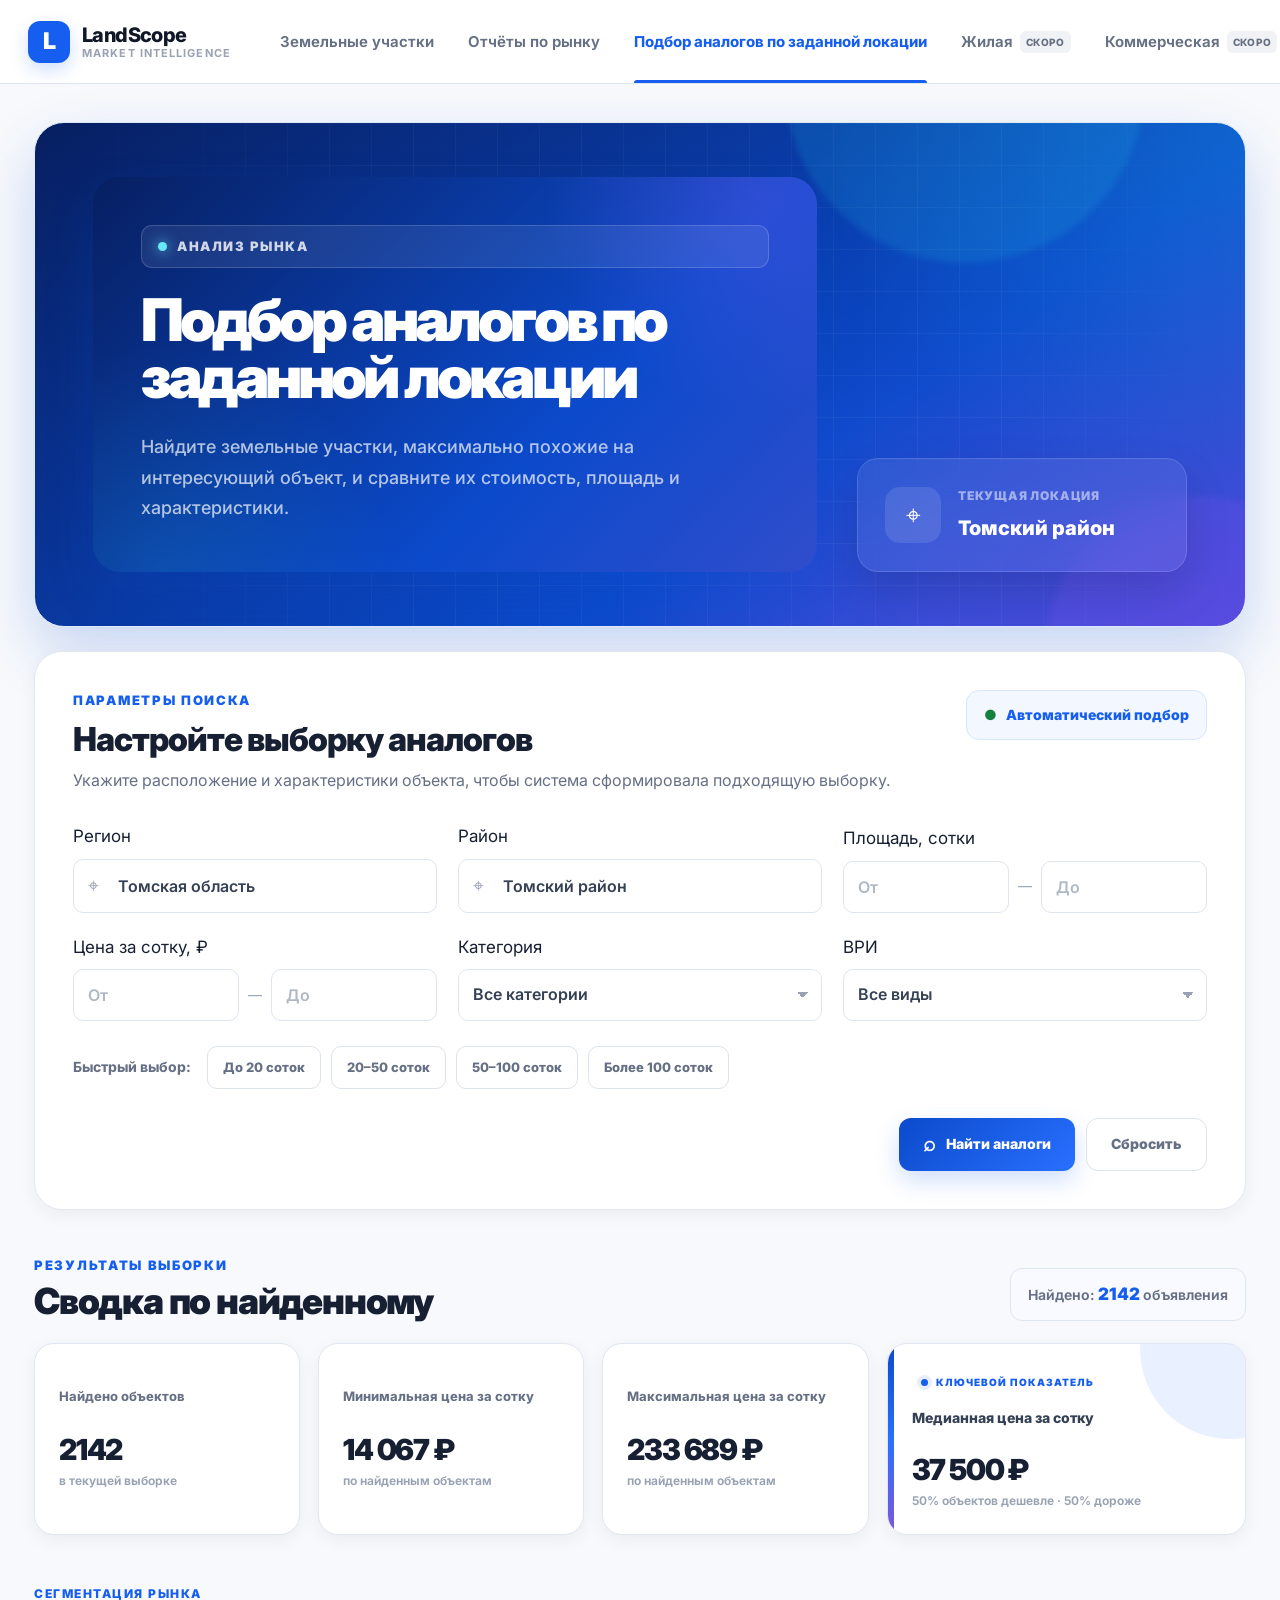
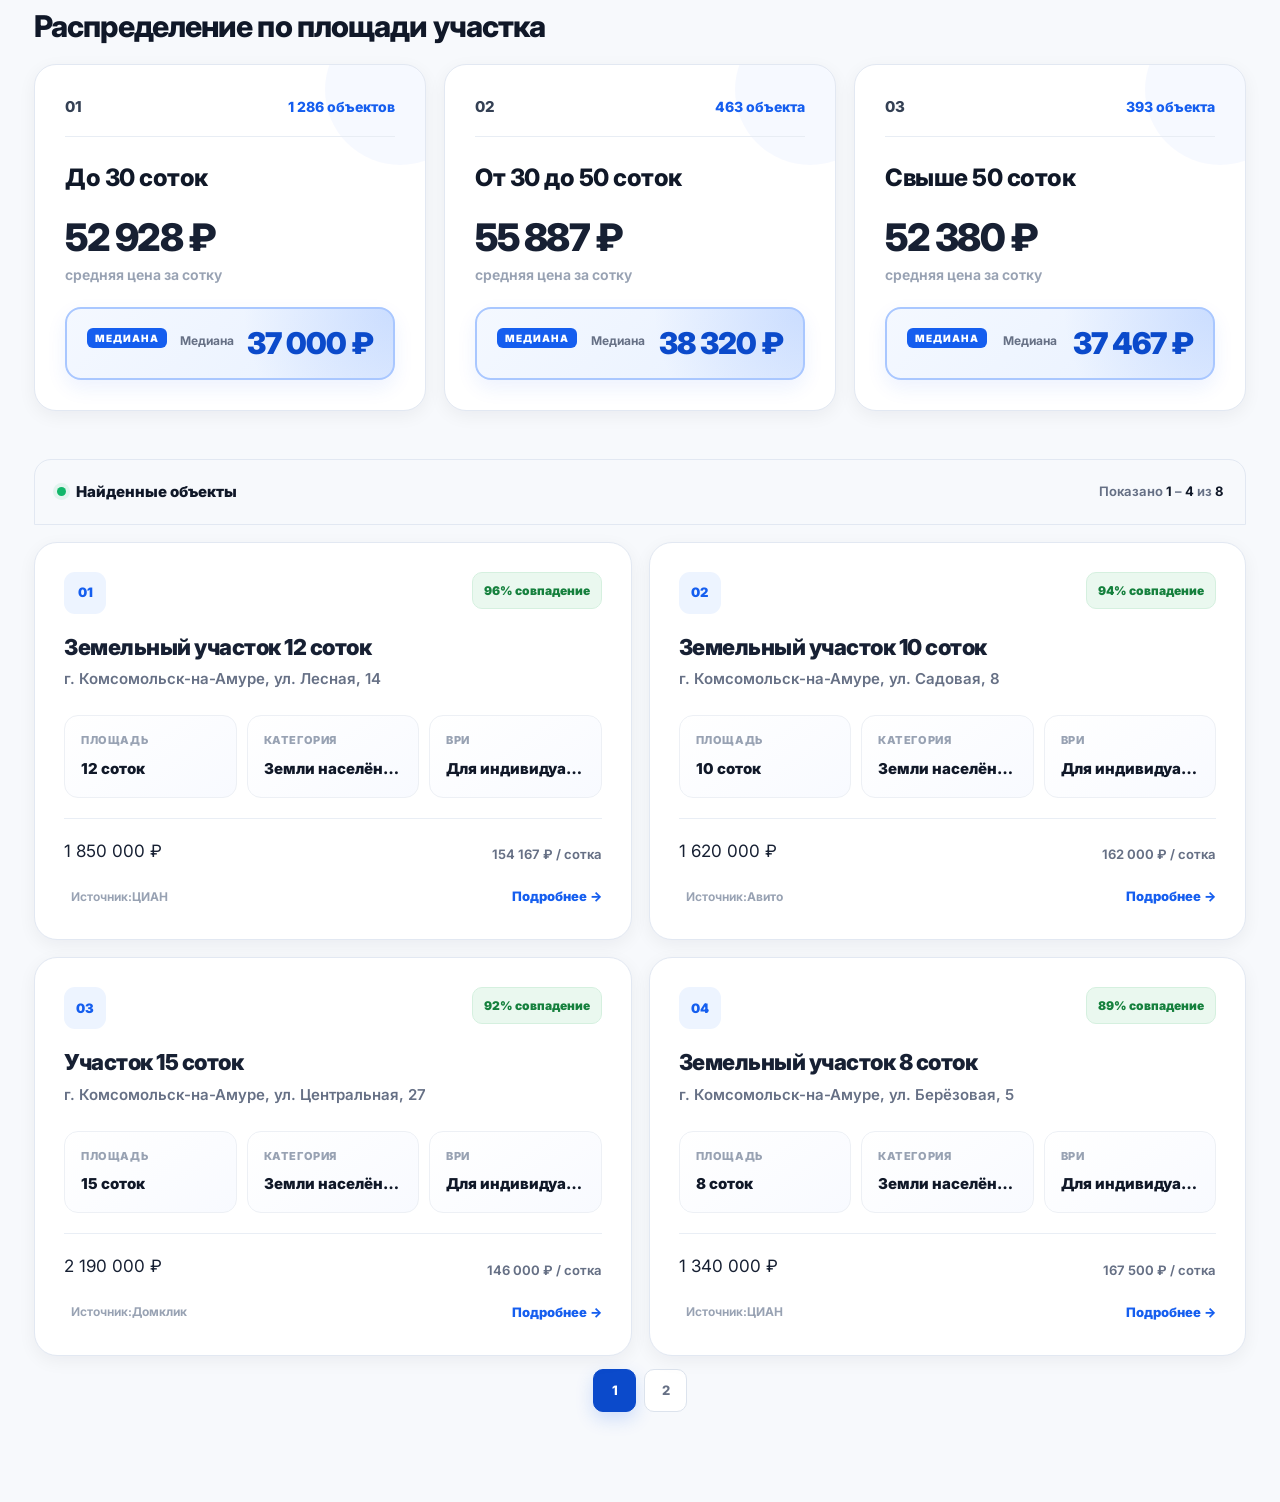
==== commit afccc328: "front-update" ====
--- a/WEB-API/wwwroot/report/analogs/index.html
+++ b/WEB-API/wwwroot/report/analogs/index.html
@@ -17,18 +17,13 @@
     <div class="header-inner">
 
         <a href="../../index.html" class="brand">
-
-            <span class="brand-logo">
-                L
-            </span>
+            <span class="brand-logo">L</span>
 
             <span class="brand-copy">
                 <strong>LandScope</strong>
                 <small>Market intelligence</small>
             </span>
-
         </a>
-
 
         <nav class="main-nav">
 
@@ -40,15 +35,13 @@
 
             <a
                 href="../quarterly/index.html"
-                class="nav-link"
-            >
+                class="nav-link">
                 Отчёты по рынку
             </a>
 
             <a
                 href="index.html"
-                class="nav-link active"
-            >
+                class="nav-link active">
                 Подбор аналогов по заданной локации
             </a>
 
@@ -61,7 +54,6 @@
             </a>
 
         </nav>
-
 
         <div class="header-actions">
 
@@ -69,8 +61,7 @@
                 class="header-icon"
                 id="themeButton"
                 type="button"
-                aria-label="Переключить тему"
-            >
+                aria-label="Переключить тему">
                 ◐
             </button>
 
@@ -79,9 +70,7 @@
                 type="button">
                 <span class="profile-avatar">67</span>
                 <span class="profile-name">6767676 М.</span>
-                <span class="profile-arrow">
-                    ⌄
-                </span>
+                <span class="profile-arrow">⌄</span>
             </button>
 
         </div>
@@ -91,10 +80,7 @@
 </header>
 
 
-
 <main class="analogs-page">
-
-    <!-- HERO -->
 
     <section class="analogs-hero">
 
@@ -129,19 +115,33 @@
             </div>
 
             <div>
-                <span class="location-label">Текущая локация</span>
-                <strong id="heroLocation">Томский район</strong>
+                <span class="location-label">
+                    Текущая локация
+                </span>
+
+                <strong id="heroLocation">
+                    Томский район
+                </strong>
             </div>
 
         </div>
 
     </section>
+
+
     <section class="search-builder">
 
         <div class="section-heading">
+
             <div>
-                <span class="section-kicker">ПАРАМЕТРЫ ПОИСКА</span>
-                <h2>Настройте выборку аналогов</h2>
+                <span class="section-kicker">
+                    ПАРАМЕТРЫ ПОИСКА
+                </span>
+
+                <h2>
+                    Настройте выборку аналогов
+                </h2>
+
                 <p>
                     Укажите расположение и характеристики объекта,
                     чтобы система сформировала подходящую выборку.
@@ -152,76 +152,171 @@
                 <span>●</span>
                 Автоматический подбор
             </div>
-        </div>
-
-<div class="form-grid">
-
-    <div class="field">
-        <label for="regionInput">Регион</label>
-        <div class="input-wrap">
-            <span class="input-icon">⌖</span>
-            <input
-                type="text"
-                id="regionInput"
-                value="Томская область"
-                placeholder="Введите регион"
-            >
-        </div>
-    </div>
-
-    <div class="field field-location">
-        <label for="districtInput">Район</label>
-        <div class="input-wrap">
-            <span class="input-icon">⌖</span>
-            <input
-                type="text"
-                id="districtInput"
-                value="Томский район"
-                placeholder="Введите район"
-            >
-        </div>
-    </div>
-
-    <div class="field">
-        <label for="areaFrom">Площадь, сотки</label>
-        <div class="range-inputs">
-            <input type="number" id="areaFrom" placeholder="От">
-            <span>—</span>
-            <input type="number" id="areaTo" placeholder="До">
-        </div>
-    </div>
-
-    <div class="field">
-        <label for="priceFrom">Цена за сотку, ₽</label>
-        <div class="range-inputs">
-            <input type="number" id="priceFrom" placeholder="От">
-            <span>—</span>
-            <input type="number" id="priceTo" placeholder="До">
-        </div>
-    </div>
-
-    <div class="field">
-        <label for="categoryFilter">Категория</label>
-        <select id="categoryFilter">
-            <option value="">Все категории</option>
-            <option value="Земли населённых пунктов">Земли населённых пунктов</option>
-            <option value="Земли сельхозназначения">Земли сельхозназначения</option>
-            <option value="Земли промышленности">Земли промышленности</option>
-        </select>
-    </div>
-
-    <div class="field">
-        <label for="vriFilter">ВРИ</label>
-        <select id="vriFilter">
-            <option value="">Все виды</option>
-            <option value="ИЖС">ИЖС</option>
-            <option value="ЛПХ">ЛПХ</option>
-            <option value="Сельскохозяйственное использование">Сельскохозяйственное использование</option>
-            <option value="Промышленное использование">Промышленное использование</option>
-        </select>
-    </div>
-
-</div>
+
+        </div>
+
+
+        <div class="form-grid">
+
+            <div class="field">
+
+                <label for="regionInput">
+                    Регион
+                </label>
+
+                <div class="input-wrap">
+
+                    <span class="input-icon">
+                        ⌖
+                    </span>
+
+                    <input
+                        type="text"
+                        id="regionInput"
+                        value="Томская область"
+                        placeholder="Введите регион">
+
+                </div>
+
+            </div>
+
+
+            <div class="field field-location">
+
+                <label for="districtInput">
+                    Район
+                </label>
+
+                <div class="input-wrap">
+
+                    <span class="input-icon">
+                        ⌖
+                    </span>
+
+                    <input
+                        type="text"
+                        id="districtInput"
+                        value="Томский район"
+                        placeholder="Введите район">
+
+                </div>
+
+            </div>
+
+
+            <div class="field">
+
+                <label for="areaFrom">
+                    Площадь, сотки
+                </label>
+
+                <div class="range-inputs">
+
+                    <input
+                        type="number"
+                        id="areaFrom"
+                        placeholder="От">
+
+                    <span>—</span>
+
+                    <input
+                        type="number"
+                        id="areaTo"
+                        placeholder="До">
+
+                </div>
+
+            </div>
+
+
+            <div class="field">
+
+                <label for="priceFrom">
+                    Цена за сотку, ₽
+                </label>
+
+                <div class="range-inputs">
+
+                    <input
+                        type="number"
+                        id="priceFrom"
+                        placeholder="От">
+
+                    <span>—</span>
+
+                    <input
+                        type="number"
+                        id="priceTo"
+                        placeholder="До">
+
+                </div>
+
+            </div>
+
+
+            <div class="field">
+
+                <label for="categoryFilter">
+                    Категория
+                </label>
+
+                <select id="categoryFilter">
+
+                    <option value="">
+                        Все категории
+                    </option>
+
+                    <option value="Земли населённых пунктов">
+                        Земли населённых пунктов
+                    </option>
+
+                    <option value="Земли сельхозназначения">
+                        Земли сельхозназначения
+                    </option>
+
+                    <option value="Земли промышленности">
+                        Земли промышленности
+                    </option>
+
+                </select>
+
+            </div>
+
+
+            <div class="field">
+
+                <label for="vriFilter">
+                    ВРИ
+                </label>
+
+                <select id="vriFilter">
+
+                    <option value="">
+                        Все виды
+                    </option>
+
+                    <option value="ИЖС">
+                        ИЖС
+                    </option>
+
+                    <option value="ЛПХ">
+                        ЛПХ
+                    </option>
+
+                    <option value="Сельскохозяйственное использование">
+                        Сельскохозяйственное использование
+                    </option>
+
+                    <option value="Промышленное использование">
+                        Промышленное использование
+                    </option>
+
+                </select>
+
+            </div>
+
+        </div>
+
 
         <div class="quick-filters">
 
@@ -233,8 +328,7 @@
                 type="button"
                 class="quick-filter"
                 data-area-from="0"
-                data-area-to="20"
-            >
+                data-area-to="20">
                 До 20 соток
             </button>
 
@@ -242,8 +336,7 @@
                 type="button"
                 class="quick-filter"
                 data-area-from="20"
-                data-area-to="50"
-            >
+                data-area-to="50">
                 20–50 соток
             </button>
 
@@ -251,8 +344,7 @@
                 type="button"
                 class="quick-filter"
                 data-area-from="50"
-                data-area-to="100"
-            >
+                data-area-to="100">
                 50–100 соток
             </button>
 
@@ -260,8 +352,7 @@
                 type="button"
                 class="quick-filter"
                 data-area-from="100"
-                data-area-to=""
-            >
+                data-area-to="">
                 Более 100 соток
             </button>
 
@@ -273,18 +364,23 @@
             <button
                 type="button"
                 id="findAnalogs"
-                class="primary-search-button"
-            >
-                <span class="search-button-icon">⌕</span>
+                class="primary-search-button">
+
+                <span class="search-button-icon">
+                    ⌕
+                </span>
+
                 Найти аналоги
+
             </button>
 
             <button
                 type="button"
                 id="resetFilters"
-                class="secondary-button"
-            >
+                class="secondary-button">
+
                 Сбросить
+
             </button>
 
         </div>
@@ -292,121 +388,273 @@
     </section>
 
 
-  <section class="summary-head">
+    <section class="summary-head">
 
         <div>
-            <span class="filter-label">РЕЗУЛЬТАТЫ ВЫБОРКИ</span>
-            <h2>Сводка по найденному</h2>
+
+            <span class="filter-label">
+                РЕЗУЛЬТАТЫ ВЫБОРКИ
+            </span>
+
+            <h2>
+                Сводка по найденному
+            </h2>
+
         </div>
 
         <div class="found">
+
             Найдено:
-            <strong id="foundCount">2142</strong>
+            <strong id="foundCount">
+                2142
+            </strong>
             объявления
+
         </div>
 
     </section>
 
+
     <section class="stats-grid">
 
         <article class="stat-card">
-            <span>Найдено объектов</span>
-            <strong>2142</strong>
-            <small>в текущей выборке</small>
+
+            <span>
+                Найдено объектов
+            </span>
+
+            <strong>
+                2142
+            </strong>
+
+            <small>
+                в текущей выборке
+            </small>
+
         </article>
 
+
         <article class="stat-card">
-            <span>Минимальная цена за сотку</span>
-            <strong>14 067 ₽</strong>
-            <small>по найденным объектам</small>
+
+            <span>
+                Минимальная цена за сотку
+            </span>
+
+            <strong>
+                14 067 ₽
+            </strong>
+
+            <small>
+                по найденным объектам
+            </small>
+
         </article>
 
+
         <article class="stat-card">
-            <span>Максимальная цена за сотку</span>
-            <strong>233 689 ₽</strong>
-            <small>по найденным объектам</small>
+
+            <span>
+                Максимальная цена за сотку
+            </span>
+
+            <strong>
+                233 689 ₽
+            </strong>
+
+            <small>
+                по найденным объектам
+            </small>
+
         </article>
 
-        <article class="stat-card accent">
-            <span>Средняя цена за сотку</span>
-            <strong>53 467 ₽</strong>
-            <small>медиана — 37 500 ₽</small>
+
+        <article class="stat-card median-stat">
+
+            <div class="median-label">
+
+                <span class="median-pulse"></span>
+
+                КЛЮЧЕВОЙ ПОКАЗАТЕЛЬ
+
+            </div>
+
+            <span>
+                Медианная цена за сотку
+            </span>
+
+            <strong>
+                37 500 ₽
+            </strong>
+
+            <small>
+                50% объектов дешевле · 50% дороже
+            </small>
+
         </article>
 
     </section>
 
+
     <section class="segments">
 
         <div class="section-title">
 
             <div>
-                <span class="filter-label">СЕГМЕНТАЦИЯ</span>
-                <h2>По площади участка</h2>
-            </div>
-
-        </div>
+
+                <span class="filter-label">
+                    СЕГМЕНТАЦИЯ РЫНКА
+                </span>
+
+                <h2>
+                    Распределение по площади участка
+                </h2>
+
+            </div>
+
+        </div>
+
 
         <div class="segment-grid">
 
             <article class="segment-card">
 
                 <div class="segment-top">
-                    <span>01</span>
-                    <b>1 286 объектов</b>
-                </div>
-
-                <h3>До 30 соток</h3>
+
+                    <span>
+                        01
+                    </span>
+
+                    <b>
+                        1 286 объектов
+                    </b>
+
+                </div>
+
+
+                <h3>
+                    До 30 соток
+                </h3>
+
 
                 <div class="segment-price">
-                    <strong>52 928 ₽</strong>
-                    <span>средняя за сотку</span>
-                </div>
+
+                    <strong>
+                        52 928 ₽
+                    </strong>
+
+                    <span>
+                        средняя цена за сотку
+                    </span>
+
+                </div>
+
 
                 <div class="segment-bottom">
-                    <span>Медиана</span>
-                    <strong>37 000 ₽</strong>
+
+                    <span>
+                        Медиана
+                    </span>
+
+                    <strong>
+                        37 000 ₽
+                    </strong>
+
                 </div>
 
             </article>
 
+
             <article class="segment-card">
 
                 <div class="segment-top">
-                    <span>02</span>
-                    <b>463 объекта</b>
-                </div>
-
-                <h3>От 30 до 50 соток</h3>
+
+                    <span>
+                        02
+                    </span>
+
+                    <b>
+                        463 объекта
+                    </b>
+
+                </div>
+
+
+                <h3>
+                    От 30 до 50 соток
+                </h3>
+
 
                 <div class="segment-price">
-                    <strong>55 887 ₽</strong>
-                    <span>средняя за сотку</span>
-                </div>
+
+                    <strong>
+                        55 887 ₽
+                    </strong>
+
+                    <span>
+                        средняя цена за сотку
+                    </span>
+
+                </div>
+
 
                 <div class="segment-bottom">
-                    <span>Медиана</span>
-                    <strong>38 320 ₽</strong>
+
+                    <span>
+                        Медиана
+                    </span>
+
+                    <strong>
+                        38 320 ₽
+                    </strong>
+
                 </div>
 
             </article>
 
+
             <article class="segment-card">
 
                 <div class="segment-top">
-                    <span>03</span>
-                    <b>393 объекта</b>
-                </div>
-
-                <h3>Свыше 50 соток</h3>
+
+                    <span>
+                        03
+                    </span>
+
+                    <b>
+                        393 объекта
+                    </b>
+
+                </div>
+
+
+                <h3>
+                    Свыше 50 соток
+                </h3>
+
 
                 <div class="segment-price">
-                    <strong>52 380 ₽</strong>
-                    <span>средняя за сотку</span>
-                </div>
+
+                    <strong>
+                        52 380 ₽
+                    </strong>
+
+                    <span>
+                        средняя цена за сотку
+                    </span>
+
+                </div>
+
 
                 <div class="segment-bottom">
-                    <span>Медиана</span>
-                    <strong>37 467 ₽</strong>
+
+                    <span>
+                        Медиана
+                    </span>
+
+                    <strong>
+                        37 467 ₽
+                    </strong>
+
                 </div>
 
             </article>
@@ -416,40 +664,78 @@
     </section>
 
 
+    <section class="results-section">
+
         <div class="list-toolbar">
 
             <div class="toolbar-result">
+
                 <span class="toolbar-dot"></span>
+
                 Найденные объекты
-            </div>
+
+            </div>
+
 
             <div class="toolbar-count">
+
                 Показано
-                <strong id="paginationFrom">0</strong>–<strong id="paginationTo">0</strong>
+
+                <strong id="paginationFrom">
+                    0
+                </strong>
+
+                –
+
+                <strong id="paginationTo">
+                    0
+                </strong>
+
                 из
-                <strong id="paginationTotal">0</strong>
-            </div>
-
-        </div>
-
-
-        <div id="analogsList" class="analogs-list"></div>
-
-
-        <div id="pagination" class="pagination"></div>
+
+                <strong id="paginationTotal">
+                    0
+                </strong>
+
+            </div>
+
+        </div>
+
+
+        <div
+            id="analogsList"
+            class="analogs-list">
+        </div>
+
+
+        <div
+            id="pagination"
+            class="pagination">
+        </div>
 
     </section>
 
 </main>
 
 
-<div id="toast" class="toast">
-    <div class="toast-icon">✓</div>
+<div
+    id="toast"
+    class="toast">
+
+    <div class="toast-icon">
+        ✓
+    </div>
 
     <div>
-        <strong>Готово</strong>
+
+        <strong>
+            Готово
+        </strong>
+
         <p id="toastText"></p>
+
     </div>
+
 </div>
 
 
--- a/WEB-API/wwwroot/style.css
+++ b/WEB-API/wwwroot/style.css
@@ -2444,3 +2444,177 @@
 
 
 }
+.objects-list{
+    display:grid;
+    grid-template-columns:repeat(3,1fr);
+    gap:24px;
+}
+
+.object-card{
+    display:flex;
+    flex-direction:column;
+    min-width:0;
+    border:1px solid #dbe4f0;
+    border-radius:20px;
+    overflow:hidden;
+    background:#fff;
+    transition:transform .2s ease,box-shadow .2s ease,border-color .2s ease;
+}
+
+.object-card:hover{
+    border-color:#b7c9e4;
+    box-shadow:0 16px 40px rgba(15,23,42,.09);
+    transform:translateY(-4px);
+}
+
+.object-visual{
+    height:210px;
+    min-height:210px;
+    display:flex;
+    align-items:flex-end;
+    padding:20px;
+    position:relative;
+}
+
+.object-visual::after{
+    content:"";
+    position:absolute;
+    inset:0;
+    background:linear-gradient(180deg,transparent 40%,rgba(0,0,0,.3));
+    pointer-events:none;
+}
+
+.object-visual span{
+    position:relative;
+    z-index:1;
+    padding:8px 12px;
+    border-radius:9px;
+    background:rgba(255,255,255,.95);
+    color:#101828;
+    font-size:13px;
+    font-weight:800;
+    letter-spacing:.1em;
+}
+
+.object-main{
+    display:flex;
+    flex-direction:column;
+    flex:1;
+    padding:22px;
+}
+
+.object-title-row{
+    display:flex;
+    align-items:flex-start;
+    justify-content:space-between;
+    gap:16px;
+}
+
+.object-title-row h3{
+    margin:0;
+    color:#101828;
+    font-size:22px;
+    line-height:1.3;
+    font-weight:750;
+}
+
+.object-meta{
+    display:flex;
+    align-items:center;
+    flex-wrap:wrap;
+    gap:10px;
+    margin-top:8px;
+    color:#7b8798;
+    font-size:14px;
+}
+
+.source{
+    font-weight:700;
+}
+
+.object-status{
+    flex:none;
+    padding:7px 11px;
+    border-radius:9px;
+    background:#eef5ff;
+    color:#155eef;
+    font-size:12px;
+    font-weight:700;
+}
+
+.object-tags{
+    display:flex;
+    flex-wrap:wrap;
+    gap:8px;
+    margin:19px 0 14px;
+}
+
+.object-tags span{
+    padding:7px 10px;
+    border:1px solid #e5eaf1;
+    border-radius:8px;
+    background:#f7f9fc;
+    color:#475467;
+    font-size:13px;
+    font-weight:600;
+}
+
+.object-main>p{
+    margin:0;
+    color:#667085;
+    font-size:14px;
+    line-height:1.6;
+}
+
+.object-footer{
+    display:flex;
+    align-items:flex-end;
+    justify-content:space-between;
+    gap:18px;
+    margin-top:24px;
+    padding-top:18px;
+    border-top:1px solid #edf1f5;
+}
+
+.object-footer>div{
+    display:flex;
+    flex-direction:column;
+    gap:6px;
+}
+
+.object-footer strong{
+    color:#101828;
+    font-size:27px;
+    line-height:1;
+    font-weight:800;
+}
+
+.object-footer span{
+    color:#8490a0;
+    font-size:13px;
+}
+
+.object-link{
+    border:0;
+    padding:0;
+    background:none;
+    color:#155eef;
+    font:inherit;
+    font-size:14px;
+    font-weight:700;
+    text-decoration:none;
+    cursor:pointer;
+    white-space:nowrap;
+}
+
+.object-link:hover{
+    color:#004eeB;
+    text-decoration:underline;
+}
+
+.visual-one,
+.visual-two,
+.visual-three{
+    background-size:cover;
+    background-position:center;
+}
--- a/WEB-API/wwwroot/report/analogs/analogs.css
+++ b/WEB-API/wwwroot/report/analogs/analogs.css
@@ -1008,3 +1008,234 @@
 body.dark .analog-number {
     background: rgba(41,112,255,.12);
 }
+
+.segment-bottom{
+    position:relative;
+    margin-top:20px;
+    padding:19px 20px 20px;
+    border:2px solid #a9c7ff;
+    border-radius:16px;
+    background:
+        radial-gradient(circle at 100% 0%,rgba(41,112,255,.16),transparent 45%),
+        linear-gradient(135deg,#f4f8ff,#e8f1ff);
+    box-shadow:0 8px 20px rgba(21,94,239,.08);
+}
+
+.segment-bottom::before{
+    content:"МЕДИАНА";
+    display:inline-flex;
+    align-items:center;
+    margin-bottom:9px;
+    padding:5px 8px;
+    border-radius:6px;
+    color:white;
+    background:#155eef;
+    font-size:10px;
+    line-height:1;
+    font-weight:900;
+    letter-spacing:1px;
+}
+
+.segment-bottom span{
+    display:block;
+    margin-bottom:5px;
+    color:#667085;
+    font-size:12px;
+    font-weight:700;
+}
+
+.segment-bottom strong{
+    display:block;
+    color:#0b4acb;
+    font-size:30px;
+    line-height:1;
+    letter-spacing:-1px;
+    font-weight:950;
+}
+
+.median-stat{
+    position:relative;
+    min-height:150px;
+    padding:25px 27px;
+    border:2px solid #a9c7ff;
+    background:
+        radial-gradient(circle at 100% 0%,rgba(41,112,255,.18),transparent 42%),
+        linear-gradient(135deg,#f5f9ff 0%,#eaf2ff 100%);
+    box-shadow:
+        0 12px 30px rgba(21,94,239,.12),
+        0 0 0 4px rgba(21,94,239,.04);
+}
+
+.median-stat::before{
+    content:"";
+    position:absolute;
+    top:0;
+    left:0;
+    width:6px;
+    height:100%;
+    background:linear-gradient(180deg,#0b4acb,#2970ff,#7f56d9);
+}
+
+.median-stat::after{
+    content:"";
+    position:absolute;
+    width:180px;
+    height:180px;
+    right:-75px;
+    top:-85px;
+    border-radius:50%;
+    background:rgba(41,112,255,.10);
+    pointer-events:none;
+}
+
+.median-label{
+    position:relative;
+    z-index:2;
+    display:inline-flex;
+    align-items:center;
+    gap:8px;
+    width:max-content;
+    margin-bottom:13px;
+    padding:6px 9px;
+    border-radius:7px;
+    color:#155eef;
+    background:rgba(255,255,255,.72);
+    font-size:10px;
+    font-weight:900;
+    letter-spacing:1px;
+}
+
+.median-pulse{
+    width:7px;
+    height:7px;
+    border-radius:50%;
+    background:#155eef;
+    box-shadow:0 0 0 4px rgba(21,94,239,.10);
+}
+
+.median-stat>span:not(.median-label){
+    position:relative;
+    z-index:2;
+    margin-bottom:7px;
+    color:#344054;
+    font-size:14px;
+    font-weight:800;
+}
+
+.median-stat>strong{
+    position:relative;
+    z-index:2;
+    color:#0b4acb;
+    font-size:39px;
+    line-height:1;
+    letter-spacing:-1.8px;
+    font-weight:950;
+}
+
+.median-stat>small{
+    position:relative;
+    z-index:2;
+    margin-top:10px;
+    color:#667085;
+    font-size:12px;
+}
+.summary-head{
+    margin-top:48px;
+    display:flex;
+    align-items:flex-end;
+    justify-content:space-between;
+    gap:30px;
+    margin-bottom:22px;
+}
+
+.summary-head>div:first-child{
+    position:relative;
+}
+
+.summary-head .filter-label{
+    display:block;
+    margin-bottom:10px;
+    color:var(--blue);
+    font-size:13px;
+    font-weight:900;
+    letter-spacing:1.7px;
+}
+
+.summary-head h2{
+    margin:0;
+    color:var(--text);
+    font-size:36px;
+    line-height:1.05;
+    letter-spacing:-1.2px;
+    font-weight:900;
+}
+
+.found{
+    padding:12px 17px;
+    border:1px solid #dce6f4;
+    border-radius:12px;
+    color:var(--text-muted);
+    background:#f8faff;
+    font-size:14px;
+    font-weight:650;
+}
+
+.found strong{
+    color:var(--blue);
+    font-size:17px;
+    font-weight:900;
+}
+
+.stats-grid{
+    display:grid;
+    grid-template-columns:1fr 1fr 1fr 1.35fr;
+    gap:18px;
+}
+
+.stat-card{
+    position:relative;
+    min-height:150px;
+    padding:24px;
+    display:flex;
+    flex-direction:column;
+    justify-content:center;
+    overflow:hidden;
+    border:1px solid #e0e7f1;
+    border-radius:20px;
+    background:#fff;
+    box-shadow:var(--shadow-sm);
+    transition:transform .2s ease,box-shadow .2s ease,border-color .2s ease;
+}
+
+.stat-card:hover{
+    transform:translateY(-3px);
+    border-color:#c4d4eb;
+    box-shadow:0 16px 35px rgba(16,24,40,.08);
+}
+
+.stat-card>span{
+    display:block;
+    margin-bottom:10px;
+    color:var(--text-muted);
+    font-size:13px;
+    line-height:1.35;
+    font-weight:750;
+}
+
+.stat-card>strong{
+    display:block;
+    color:var(--text);
+    font-size:29px;
+    line-height:1;
+    letter-spacing:-1.2px;
+    font-weight:900;
+}
+
+.stat-card>small{
+    display:block;
+    margin-top:9px;
+    color:var(--text-light);
+    font-size:12px;
+    line-height:1.4;
+    font-weight:650;
+}
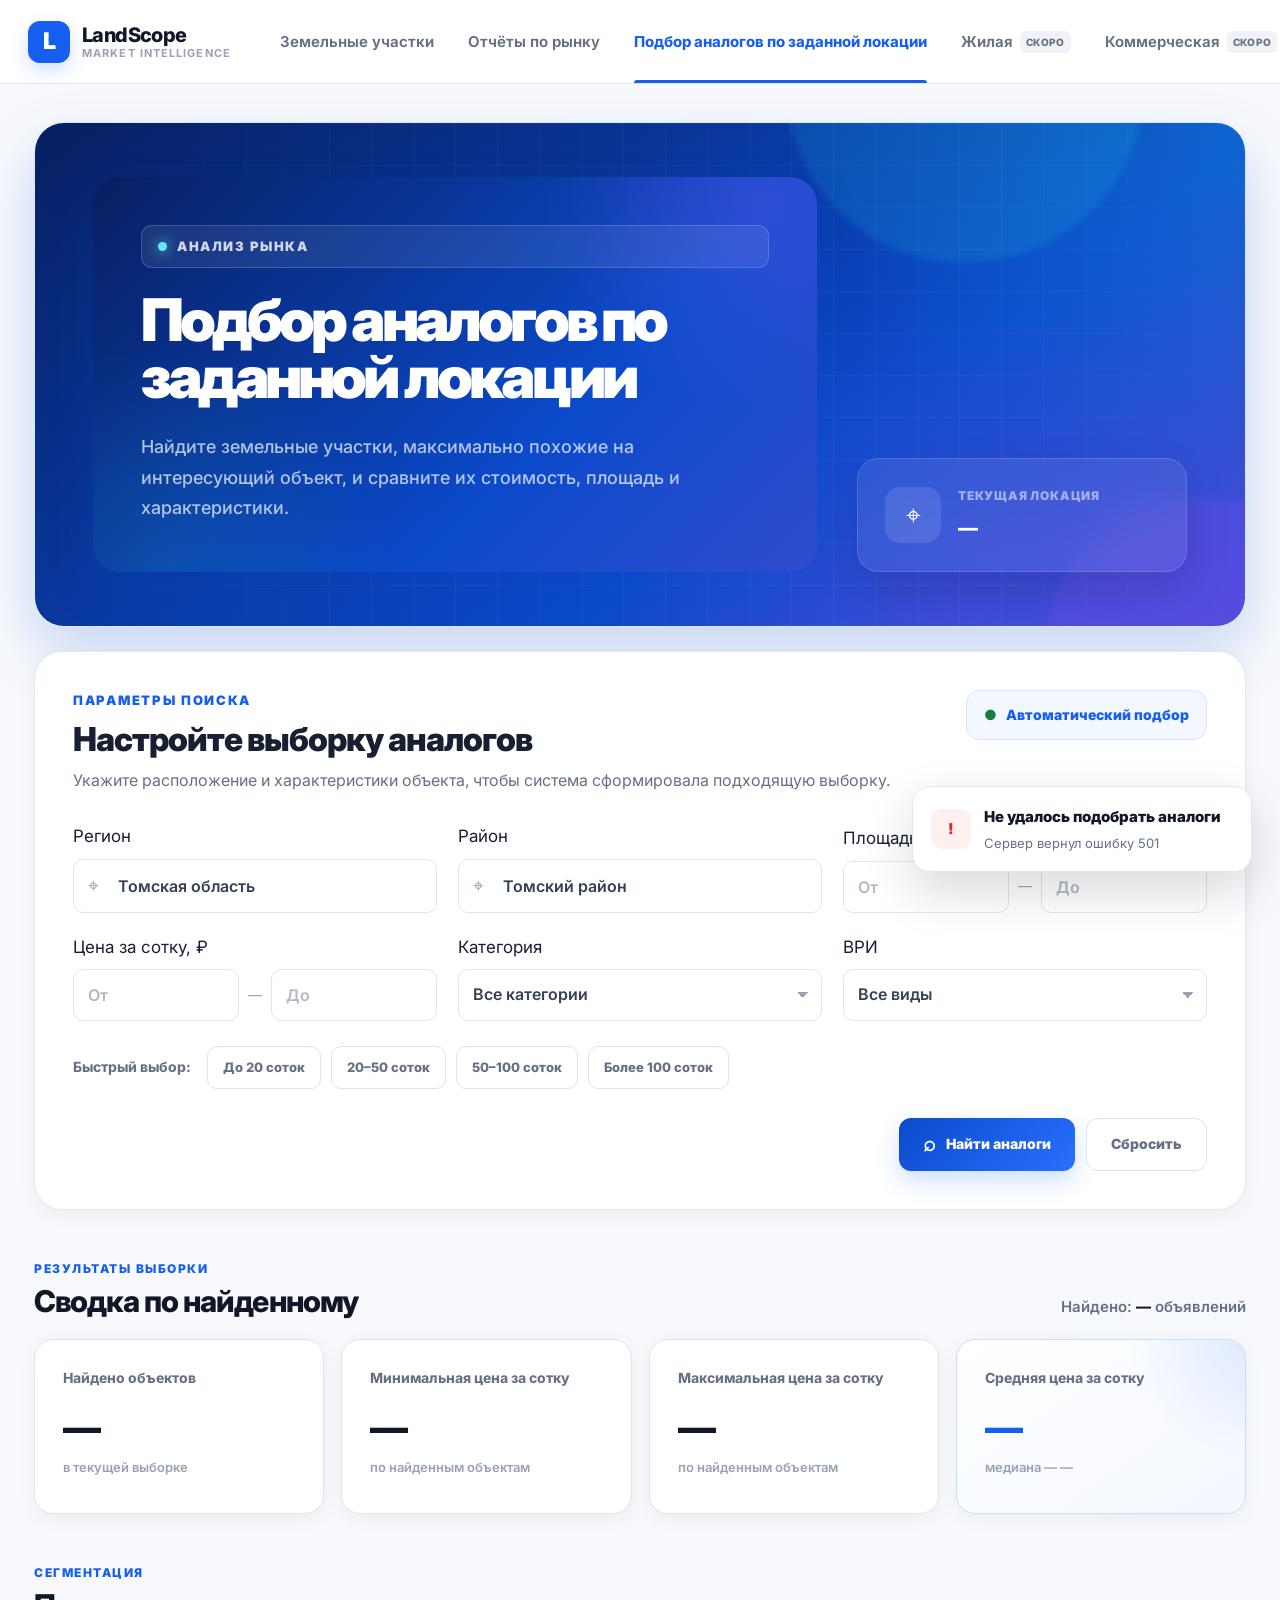
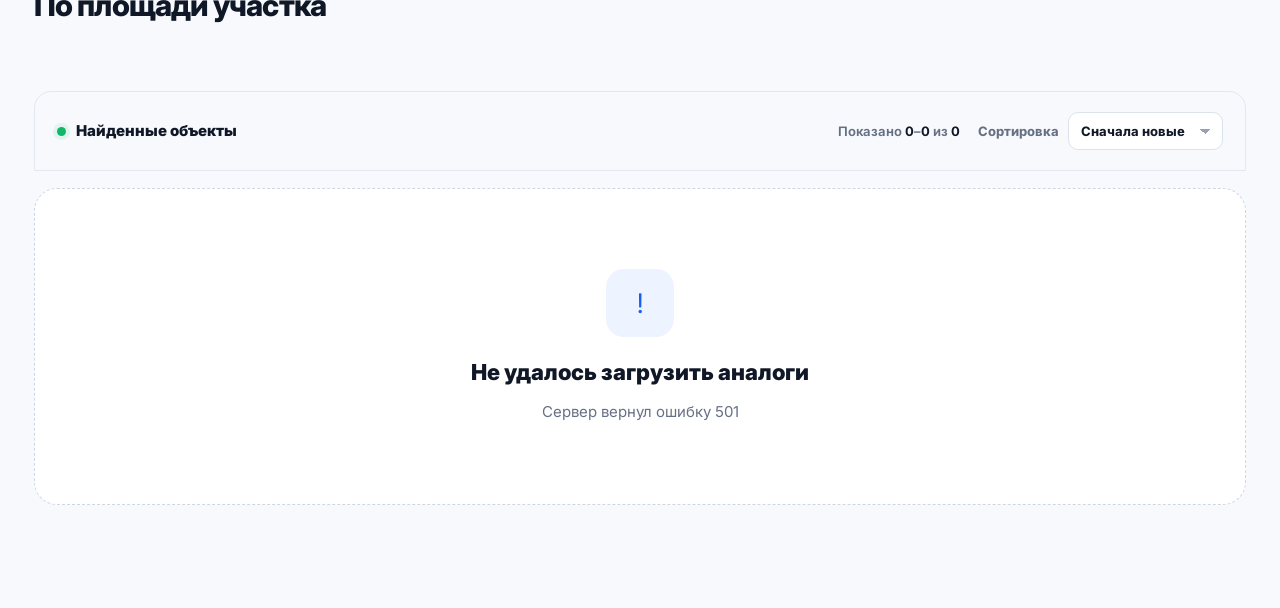
==== commit 61dd7903: "update parser" ====
--- a/WEB-API/wwwroot/report/analogs/index.html
+++ b/WEB-API/wwwroot/report/analogs/index.html
@@ -17,13 +17,18 @@
     <div class="header-inner">
 
         <a href="../../index.html" class="brand">
-            <span class="brand-logo">L</span>
+
+            <span class="brand-logo">
+                L
+            </span>
 
             <span class="brand-copy">
                 <strong>LandScope</strong>
                 <small>Market intelligence</small>
             </span>
+
         </a>
+
 
         <nav class="main-nav">
 
@@ -35,13 +40,15 @@
 
             <a
                 href="../quarterly/index.html"
-                class="nav-link">
+                class="nav-link"
+            >
                 Отчёты по рынку
             </a>
 
             <a
                 href="index.html"
-                class="nav-link active">
+                class="nav-link active"
+            >
                 Подбор аналогов по заданной локации
             </a>
 
@@ -55,13 +62,15 @@
 
         </nav>
 
+
         <div class="header-actions">
 
             <button
                 class="header-icon"
                 id="themeButton"
                 type="button"
-                aria-label="Переключить тему">
+                aria-label="Переключить тему"
+            >
                 ◐
             </button>
 
@@ -70,7 +79,9 @@
                 type="button">
                 <span class="profile-avatar">67</span>
                 <span class="profile-name">6767676 М.</span>
-                <span class="profile-arrow">⌄</span>
+                <span class="profile-arrow">
+                    ⌄
+                </span>
             </button>
 
         </div>
@@ -80,7 +91,10 @@
 </header>
 
 
+
 <main class="analogs-page">
+
+    <!-- HERO -->
 
     <section class="analogs-hero">
 
@@ -115,33 +129,19 @@
             </div>
 
             <div>
-                <span class="location-label">
-                    Текущая локация
-                </span>
-
-                <strong id="heroLocation">
-                    Томский район
-                </strong>
-            </div>
-
-        </div>
-
-    </section>
-
-
+                <span class="location-label">Текущая локация</span>
+                <strong id="heroLocation">—</strong>
+            </div>
+
+        </div>
+
+    </section>
     <section class="search-builder">
 
         <div class="section-heading">
-
             <div>
-                <span class="section-kicker">
-                    ПАРАМЕТРЫ ПОИСКА
-                </span>
-
-                <h2>
-                    Настройте выборку аналогов
-                </h2>
-
+                <span class="section-kicker">ПАРАМЕТРЫ ПОИСКА</span>
+                <h2>Настройте выборку аналогов</h2>
                 <p>
                     Укажите расположение и характеристики объекта,
                     чтобы система сформировала подходящую выборку.
@@ -152,171 +152,76 @@
                 <span>●</span>
                 Автоматический подбор
             </div>
-
-        </div>
-
-
-        <div class="form-grid">
-
-            <div class="field">
-
-                <label for="regionInput">
-                    Регион
-                </label>
-
-                <div class="input-wrap">
-
-                    <span class="input-icon">
-                        ⌖
-                    </span>
-
-                    <input
-                        type="text"
-                        id="regionInput"
-                        value="Томская область"
-                        placeholder="Введите регион">
-
-                </div>
-
-            </div>
-
-
-            <div class="field field-location">
-
-                <label for="districtInput">
-                    Район
-                </label>
-
-                <div class="input-wrap">
-
-                    <span class="input-icon">
-                        ⌖
-                    </span>
-
-                    <input
-                        type="text"
-                        id="districtInput"
-                        value="Томский район"
-                        placeholder="Введите район">
-
-                </div>
-
-            </div>
-
-
-            <div class="field">
-
-                <label for="areaFrom">
-                    Площадь, сотки
-                </label>
-
-                <div class="range-inputs">
-
-                    <input
-                        type="number"
-                        id="areaFrom"
-                        placeholder="От">
-
-                    <span>—</span>
-
-                    <input
-                        type="number"
-                        id="areaTo"
-                        placeholder="До">
-
-                </div>
-
-            </div>
-
-
-            <div class="field">
-
-                <label for="priceFrom">
-                    Цена за сотку, ₽
-                </label>
-
-                <div class="range-inputs">
-
-                    <input
-                        type="number"
-                        id="priceFrom"
-                        placeholder="От">
-
-                    <span>—</span>
-
-                    <input
-                        type="number"
-                        id="priceTo"
-                        placeholder="До">
-
-                </div>
-
-            </div>
-
-
-            <div class="field">
-
-                <label for="categoryFilter">
-                    Категория
-                </label>
-
-                <select id="categoryFilter">
-
-                    <option value="">
-                        Все категории
-                    </option>
-
-                    <option value="Земли населённых пунктов">
-                        Земли населённых пунктов
-                    </option>
-
-                    <option value="Земли сельхозназначения">
-                        Земли сельхозназначения
-                    </option>
-
-                    <option value="Земли промышленности">
-                        Земли промышленности
-                    </option>
-
-                </select>
-
-            </div>
-
-
-            <div class="field">
-
-                <label for="vriFilter">
-                    ВРИ
-                </label>
-
-                <select id="vriFilter">
-
-                    <option value="">
-                        Все виды
-                    </option>
-
-                    <option value="ИЖС">
-                        ИЖС
-                    </option>
-
-                    <option value="ЛПХ">
-                        ЛПХ
-                    </option>
-
-                    <option value="Сельскохозяйственное использование">
-                        Сельскохозяйственное использование
-                    </option>
-
-                    <option value="Промышленное использование">
-                        Промышленное использование
-                    </option>
-
-                </select>
-
-            </div>
-
-        </div>
-
+        </div>
+
+<div class="form-grid">
+
+    <div class="field">
+        <label for="regionInput">Регион</label>
+        <div class="input-wrap">
+            <span class="input-icon">⌖</span>
+            <input
+                type="text"
+                id="regionInput"
+                value="Томская область"
+                placeholder="Введите регион"
+            >
+        </div>
+    </div>
+
+    <div class="field field-location">
+        <label for="districtInput">Район</label>
+        <div class="input-wrap">
+            <span class="input-icon">⌖</span>
+            <input
+                type="text"
+                id="districtInput"
+                value="Томский район"
+                placeholder="Введите район"
+            >
+        </div>
+    </div>
+
+    <div class="field">
+        <label for="areaFrom">Площадь, сотки</label>
+        <div class="range-inputs">
+            <input type="number" id="areaFrom" placeholder="От" min="0" step="any">
+            <span>—</span>
+            <input type="number" id="areaTo" placeholder="До" min="0" step="any">
+        </div>
+    </div>
+
+    <div class="field">
+        <label for="priceFrom">Цена за сотку, ₽</label>
+        <div class="range-inputs">
+            <input type="number" id="priceFrom" placeholder="От" min="0" step="any">
+            <span>—</span>
+            <input type="number" id="priceTo" placeholder="До" min="0" step="any">
+        </div>
+    </div>
+
+    <div class="field">
+        <label for="categoryFilter">Категория</label>
+        <select id="categoryFilter">
+            <option value="">Все категории</option>
+            <option value="Земли населённых пунктов">Земли населённых пунктов</option>
+            <option value="Земли сельхозназначения">Земли сельхозназначения</option>
+            <option value="Земли промышленности">Земли промышленности</option>
+        </select>
+    </div>
+
+    <div class="field">
+        <label for="vriFilter">ВРИ</label>
+        <select id="vriFilter">
+            <option value="">Все виды</option>
+            <option value="ИЖС">ИЖС</option>
+            <option value="ЛПХ">ЛПХ</option>
+            <option value="Сельскохозяйственное использование">Сельскохозяйственное использование</option>
+            <option value="Промышленное использование">Промышленное использование</option>
+        </select>
+    </div>
+
+</div>
 
         <div class="quick-filters">
 
@@ -328,7 +233,8 @@
                 type="button"
                 class="quick-filter"
                 data-area-from="0"
-                data-area-to="20">
+                data-area-to="20"
+            >
                 До 20 соток
             </button>
 
@@ -336,7 +242,8 @@
                 type="button"
                 class="quick-filter"
                 data-area-from="20"
-                data-area-to="50">
+                data-area-to="50"
+            >
                 20–50 соток
             </button>
 
@@ -344,7 +251,8 @@
                 type="button"
                 class="quick-filter"
                 data-area-from="50"
-                data-area-to="100">
+                data-area-to="100"
+            >
                 50–100 соток
             </button>
 
@@ -352,7 +260,8 @@
                 type="button"
                 class="quick-filter"
                 data-area-from="100"
-                data-area-to="">
+                data-area-to=""
+            >
                 Более 100 соток
             </button>
 
@@ -364,378 +273,139 @@
             <button
                 type="button"
                 id="findAnalogs"
-                class="primary-search-button">
-
-                <span class="search-button-icon">
-                    ⌕
-                </span>
-
+                class="primary-search-button"
+            >
+                <span class="search-button-icon">⌕</span>
                 Найти аналоги
-
             </button>
 
             <button
                 type="button"
                 id="resetFilters"
-                class="secondary-button">
-
+                class="secondary-button"
+            >
                 Сбросить
-
-            </button>
-
-        </div>
-
-    </section>
-
-
-    <section class="summary-head">
+            </button>
+
+        </div>
+
+    </section>
+
+
+    <section class="summary-head analogs-block" id="summarySection">
 
         <div>
-
-            <span class="filter-label">
-                РЕЗУЛЬТАТЫ ВЫБОРКИ
-            </span>
-
-            <h2>
-                Сводка по найденному
-            </h2>
-
+            <span class="filter-label">РЕЗУЛЬТАТЫ ВЫБОРКИ</span>
+            <h2>Сводка по найденному</h2>
         </div>
 
         <div class="found">
-
             Найдено:
-            <strong id="foundCount">
-                2142
-            </strong>
-            объявления
-
-        </div>
-
-    </section>
-
-
-    <section class="stats-grid">
+            <strong id="foundCount">—</strong>
+            <span id="foundLabel">объявлений</span>
+        </div>
+
+    </section>
+
+    <p class="results-note" id="resultsNote" hidden>
+        API возвращает не больше 100 самых свежих объявлений — сводка и сегментация
+        рассчитаны по ним. Уточните параметры поиска, чтобы сузить выборку.
+    </p>
+
+    <section class="stats-grid analogs-block" id="statsSection">
 
         <article class="stat-card">
-
-            <span>
-                Найдено объектов
-            </span>
-
-            <strong>
-                2142
-            </strong>
-
-            <small>
-                в текущей выборке
-            </small>
-
+            <span>Найдено объектов</span>
+            <strong id="statCount">—</strong>
+            <small id="statCountCaption">в текущей выборке</small>
         </article>
 
-
         <article class="stat-card">
-
-            <span>
-                Минимальная цена за сотку
-            </span>
-
-            <strong>
-                14 067 ₽
-            </strong>
-
-            <small>
-                по найденным объектам
-            </small>
-
+            <span>Минимальная цена за сотку</span>
+            <strong id="statMin">—</strong>
+            <small id="statMinCaption">по найденным объектам</small>
         </article>
 
-
         <article class="stat-card">
-
-            <span>
-                Максимальная цена за сотку
-            </span>
-
-            <strong>
-                233 689 ₽
-            </strong>
-
-            <small>
-                по найденным объектам
-            </small>
-
+            <span>Максимальная цена за сотку</span>
+            <strong id="statMax">—</strong>
+            <small id="statMaxCaption">по найденным объектам</small>
         </article>
 
-
-        <article class="stat-card median-stat">
-
-            <div class="median-label">
-
-                <span class="median-pulse"></span>
-
-                КЛЮЧЕВОЙ ПОКАЗАТЕЛЬ
-
-            </div>
-
-            <span>
-                Медианная цена за сотку
-            </span>
-
-            <strong>
-                37 500 ₽
-            </strong>
-
-            <small>
-                50% объектов дешевле · 50% дороже
-            </small>
-
+        <article class="stat-card accent">
+            <span>Средняя цена за сотку</span>
+            <strong id="statAverage">—</strong>
+            <small id="statMedian">медиана — —</small>
         </article>
 
     </section>
 
-
-    <section class="segments">
+    <section class="segments analogs-block" id="segmentsSection">
 
         <div class="section-title">
 
             <div>
-
-                <span class="filter-label">
-                    СЕГМЕНТАЦИЯ РЫНКА
-                </span>
-
-                <h2>
-                    Распределение по площади участка
-                </h2>
-
-            </div>
-
-        </div>
-
-
-        <div class="segment-grid">
-
-            <article class="segment-card">
-
-                <div class="segment-top">
-
-                    <span>
-                        01
-                    </span>
-
-                    <b>
-                        1 286 объектов
-                    </b>
-
+                <span class="filter-label">СЕГМЕНТАЦИЯ</span>
+                <h2>По площади участка</h2>
+            </div>
+
+        </div>
+
+        <div class="segment-grid" id="segmentGrid"></div>
+
+    </section>
+
+    <section class="results-section analogs-block" id="resultsSection">
+
+        <div class="list-toolbar">
+
+            <div class="toolbar-result">
+                <span class="toolbar-dot"></span>
+                Найденные объекты
+            </div>
+
+            <div class="toolbar-side">
+
+                <div class="toolbar-count">
+                    Показано
+                    <strong id="paginationFrom">0</strong>–<strong id="paginationTo">0</strong>
+                    из
+                    <strong id="paginationTotal">0</strong>
                 </div>
 
-
-                <h3>
-                    До 30 соток
-                </h3>
-
-
-                <div class="segment-price">
-
-                    <strong>
-                        52 928 ₽
-                    </strong>
-
-                    <span>
-                        средняя цена за сотку
-                    </span>
-
-                </div>
-
-
-                <div class="segment-bottom">
-
-                    <span>
-                        Медиана
-                    </span>
-
-                    <strong>
-                        37 000 ₽
-                    </strong>
-
-                </div>
-
-            </article>
-
-
-            <article class="segment-card">
-
-                <div class="segment-top">
-
-                    <span>
-                        02
-                    </span>
-
-                    <b>
-                        463 объекта
-                    </b>
-
-                </div>
-
-
-                <h3>
-                    От 30 до 50 соток
-                </h3>
-
-
-                <div class="segment-price">
-
-                    <strong>
-                        55 887 ₽
-                    </strong>
-
-                    <span>
-                        средняя цена за сотку
-                    </span>
-
-                </div>
-
-
-                <div class="segment-bottom">
-
-                    <span>
-                        Медиана
-                    </span>
-
-                    <strong>
-                        38 320 ₽
-                    </strong>
-
-                </div>
-
-            </article>
-
-
-            <article class="segment-card">
-
-                <div class="segment-top">
-
-                    <span>
-                        03
-                    </span>
-
-                    <b>
-                        393 объекта
-                    </b>
-
-                </div>
-
-
-                <h3>
-                    Свыше 50 соток
-                </h3>
-
-
-                <div class="segment-price">
-
-                    <strong>
-                        52 380 ₽
-                    </strong>
-
-                    <span>
-                        средняя цена за сотку
-                    </span>
-
-                </div>
-
-
-                <div class="segment-bottom">
-
-                    <span>
-                        Медиана
-                    </span>
-
-                    <strong>
-                        37 467 ₽
-                    </strong>
-
-                </div>
-
-            </article>
-
-        </div>
-
-    </section>
-
-
-    <section class="results-section">
-
-        <div class="list-toolbar">
-
-            <div class="toolbar-result">
-
-                <span class="toolbar-dot"></span>
-
-                Найденные объекты
-
-            </div>
-
-
-            <div class="toolbar-count">
-
-                Показано
-
-                <strong id="paginationFrom">
-                    0
-                </strong>
-
-                –
-
-                <strong id="paginationTo">
-                    0
-                </strong>
-
-                из
-
-                <strong id="paginationTotal">
-                    0
-                </strong>
-
-            </div>
-
-        </div>
-
-
-        <div
-            id="analogsList"
-            class="analogs-list">
-        </div>
-
-
-        <div
-            id="pagination"
-            class="pagination">
-        </div>
+                <label class="toolbar-sort">
+                    <span>Сортировка</span>
+                    <select id="sortSelect">
+                        <option value="newest">Сначала новые</option>
+                        <option value="price-asc">Цена за сотку ↑</option>
+                        <option value="price-desc">Цена за сотку ↓</option>
+                        <option value="area-asc">Площадь ↑</option>
+                        <option value="area-desc">Площадь ↓</option>
+                    </select>
+                </label>
+
+            </div>
+
+        </div>
+
+
+        <div id="analogsList" class="analogs-list"></div>
+
+
+        <div id="pagination" class="pagination"></div>
 
     </section>
 
 </main>
 
 
-<div
-    id="toast"
-    class="toast">
-
-    <div class="toast-icon">
-        ✓
-    </div>
+<div id="toast" class="toast">
+    <div class="toast-icon" id="toastIcon">✓</div>
 
     <div>
-
-        <strong>
-            Готово
-        </strong>
-
+        <strong id="toastTitle">Готово</strong>
         <p id="toastText"></p>
-
-    </div>
-
+    </div>
 </div>
 
 
--- a/WEB-API/wwwroot/report/analogs/analogs.css
+++ b/WEB-API/wwwroot/report/analogs/analogs.css
@@ -902,6 +902,200 @@
     line-height: 1.5;
 }
 
+.toast.is-error .toast-icon {
+    color: var(--red);
+    background: var(--red-bg);
+}
+
+
+/* =========================================================
+РЕЗУЛЬТАТЫ ИЗ API
+========================================================= */
+
+.analogs-block {
+    transition: opacity .2s ease;
+}
+
+.analogs-block.is-loading {
+    opacity: .45;
+    pointer-events: none;
+}
+
+.primary-search-button:disabled {
+    cursor: wait;
+    opacity: .75;
+    transform: none;
+    box-shadow: none;
+}
+
+.results-note {
+    margin: 0 0 17px;
+    padding: 14px 18px;
+    border: 1px solid #f5dfb8;
+    border-radius: 14px;
+    color: var(--orange);
+    background: var(--orange-bg);
+    font-size: 14px;
+    line-height: 1.55;
+    font-weight: 650;
+}
+
+.results-note[hidden] {
+    display: none;
+}
+
+.segment-card.is-empty .segment-price strong,
+.segment-card.is-empty .segment-bottom strong {
+    color: var(--text-light);
+}
+
+.results-section {
+    scroll-margin-top: 104px;
+}
+
+.results-section .list-toolbar {
+    margin-top: 0;
+    gap: 16px;
+}
+
+.toolbar-side {
+    display: flex;
+    align-items: center;
+    flex-wrap: wrap;
+    justify-content: flex-end;
+    gap: 18px;
+}
+
+.toolbar-sort {
+    display: flex;
+    align-items: center;
+    gap: 9px;
+}
+
+.toolbar-sort span {
+    color: var(--text-muted);
+    font-size: 13px;
+    font-weight: 750;
+}
+
+.toolbar-sort select {
+    height: 38px;
+    padding: 0 32px 0 12px;
+    border: 1px solid #dce3ed;
+    border-radius: 10px;
+    outline: none;
+    color: var(--text-dark);
+    background-color: white;
+    background-image:
+        linear-gradient(45deg, transparent 50%, #98a2b3 50%),
+        linear-gradient(135deg, #98a2b3 50%, transparent 50%);
+    background-position:
+        calc(100% - 17px) 16px,
+        calc(100% - 12px) 16px;
+    background-size: 5px 5px, 5px 5px;
+    background-repeat: no-repeat;
+    font-family: inherit;
+    font-size: 13px;
+    font-weight: 750;
+    cursor: pointer;
+    appearance: none;
+}
+
+.toolbar-sort select:focus {
+    border-color: #9bbcff;
+    box-shadow: 0 0 0 4px rgba(21,94,239,.08);
+}
+
+.analog-date {
+    padding: 8px 11px;
+    border: 1px solid #dfe7f4;
+    border-radius: 10px;
+    color: var(--text-muted);
+    background: #f7f9fc;
+    font-size: 12px;
+    font-weight: 850;
+    white-space: nowrap;
+}
+
+.analog-tags {
+    display: flex;
+    flex-wrap: wrap;
+    gap: 7px;
+    margin-top: 14px;
+}
+
+.analog-tags span {
+    padding: 6px 10px;
+    border: 1px solid #d5f0df;
+    border-radius: 8px;
+    color: #15803d;
+    background: #eaf8ef;
+    font-size: 12px;
+    font-weight: 800;
+}
+
+.median-deviation {
+    display: block;
+    margin-top: 5px;
+    color: var(--text-light);
+    font-size: 12px;
+    font-weight: 800;
+}
+
+.median-deviation.below {
+    color: #15803d;
+}
+
+.median-deviation.above {
+    color: var(--orange);
+}
+
+/* В style.css .source — inline-flex-бейдж, из-за него пропадает пробел после «Источник:» */
+.analog-footer .source {
+    display: inline;
+    padding: 0;
+}
+
+a.details-button {
+    display: inline-flex;
+    align-items: center;
+    gap: 6px;
+    text-decoration: none;
+}
+
+a.details-button span {
+    transition: transform .2s ease;
+}
+
+a.details-button:hover span {
+    transform: translateX(3px);
+}
+
+.page-ellipsis {
+    min-width: 24px;
+    color: var(--text-light);
+    font-size: 14px;
+    font-weight: 800;
+    text-align: center;
+}
+
+@media (max-width: 1100px) {
+    .analogs-list {
+        grid-template-columns: 1fr;
+    }
+}
+
+@media (max-width: 950px) {
+    .list-toolbar {
+        flex-direction: column;
+        align-items: flex-start;
+    }
+
+    .toolbar-side {
+        justify-content: flex-start;
+    }
+}
+
 
 body.dark .search-builder,
 body.dark .metric-card,
@@ -1008,234 +1202,3 @@
 body.dark .analog-number {
     background: rgba(41,112,255,.12);
 }
-
-.segment-bottom{
-    position:relative;
-    margin-top:20px;
-    padding:19px 20px 20px;
-    border:2px solid #a9c7ff;
-    border-radius:16px;
-    background:
-        radial-gradient(circle at 100% 0%,rgba(41,112,255,.16),transparent 45%),
-        linear-gradient(135deg,#f4f8ff,#e8f1ff);
-    box-shadow:0 8px 20px rgba(21,94,239,.08);
-}
-
-.segment-bottom::before{
-    content:"МЕДИАНА";
-    display:inline-flex;
-    align-items:center;
-    margin-bottom:9px;
-    padding:5px 8px;
-    border-radius:6px;
-    color:white;
-    background:#155eef;
-    font-size:10px;
-    line-height:1;
-    font-weight:900;
-    letter-spacing:1px;
-}
-
-.segment-bottom span{
-    display:block;
-    margin-bottom:5px;
-    color:#667085;
-    font-size:12px;
-    font-weight:700;
-}
-
-.segment-bottom strong{
-    display:block;
-    color:#0b4acb;
-    font-size:30px;
-    line-height:1;
-    letter-spacing:-1px;
-    font-weight:950;
-}
-
-.median-stat{
-    position:relative;
-    min-height:150px;
-    padding:25px 27px;
-    border:2px solid #a9c7ff;
-    background:
-        radial-gradient(circle at 100% 0%,rgba(41,112,255,.18),transparent 42%),
-        linear-gradient(135deg,#f5f9ff 0%,#eaf2ff 100%);
-    box-shadow:
-        0 12px 30px rgba(21,94,239,.12),
-        0 0 0 4px rgba(21,94,239,.04);
-}
-
-.median-stat::before{
-    content:"";
-    position:absolute;
-    top:0;
-    left:0;
-    width:6px;
-    height:100%;
-    background:linear-gradient(180deg,#0b4acb,#2970ff,#7f56d9);
-}
-
-.median-stat::after{
-    content:"";
-    position:absolute;
-    width:180px;
-    height:180px;
-    right:-75px;
-    top:-85px;
-    border-radius:50%;
-    background:rgba(41,112,255,.10);
-    pointer-events:none;
-}
-
-.median-label{
-    position:relative;
-    z-index:2;
-    display:inline-flex;
-    align-items:center;
-    gap:8px;
-    width:max-content;
-    margin-bottom:13px;
-    padding:6px 9px;
-    border-radius:7px;
-    color:#155eef;
-    background:rgba(255,255,255,.72);
-    font-size:10px;
-    font-weight:900;
-    letter-spacing:1px;
-}
-
-.median-pulse{
-    width:7px;
-    height:7px;
-    border-radius:50%;
-    background:#155eef;
-    box-shadow:0 0 0 4px rgba(21,94,239,.10);
-}
-
-.median-stat>span:not(.median-label){
-    position:relative;
-    z-index:2;
-    margin-bottom:7px;
-    color:#344054;
-    font-size:14px;
-    font-weight:800;
-}
-
-.median-stat>strong{
-    position:relative;
-    z-index:2;
-    color:#0b4acb;
-    font-size:39px;
-    line-height:1;
-    letter-spacing:-1.8px;
-    font-weight:950;
-}
-
-.median-stat>small{
-    position:relative;
-    z-index:2;
-    margin-top:10px;
-    color:#667085;
-    font-size:12px;
-}
-.summary-head{
-    margin-top:48px;
-    display:flex;
-    align-items:flex-end;
-    justify-content:space-between;
-    gap:30px;
-    margin-bottom:22px;
-}
-
-.summary-head>div:first-child{
-    position:relative;
-}
-
-.summary-head .filter-label{
-    display:block;
-    margin-bottom:10px;
-    color:var(--blue);
-    font-size:13px;
-    font-weight:900;
-    letter-spacing:1.7px;
-}
-
-.summary-head h2{
-    margin:0;
-    color:var(--text);
-    font-size:36px;
-    line-height:1.05;
-    letter-spacing:-1.2px;
-    font-weight:900;
-}
-
-.found{
-    padding:12px 17px;
-    border:1px solid #dce6f4;
-    border-radius:12px;
-    color:var(--text-muted);
-    background:#f8faff;
-    font-size:14px;
-    font-weight:650;
-}
-
-.found strong{
-    color:var(--blue);
-    font-size:17px;
-    font-weight:900;
-}
-
-.stats-grid{
-    display:grid;
-    grid-template-columns:1fr 1fr 1fr 1.35fr;
-    gap:18px;
-}
-
-.stat-card{
-    position:relative;
-    min-height:150px;
-    padding:24px;
-    display:flex;
-    flex-direction:column;
-    justify-content:center;
-    overflow:hidden;
-    border:1px solid #e0e7f1;
-    border-radius:20px;
-    background:#fff;
-    box-shadow:var(--shadow-sm);
-    transition:transform .2s ease,box-shadow .2s ease,border-color .2s ease;
-}
-
-.stat-card:hover{
-    transform:translateY(-3px);
-    border-color:#c4d4eb;
-    box-shadow:0 16px 35px rgba(16,24,40,.08);
-}
-
-.stat-card>span{
-    display:block;
-    margin-bottom:10px;
-    color:var(--text-muted);
-    font-size:13px;
-    line-height:1.35;
-    font-weight:750;
-}
-
-.stat-card>strong{
-    display:block;
-    color:var(--text);
-    font-size:29px;
-    line-height:1;
-    letter-spacing:-1.2px;
-    font-weight:900;
-}
-
-.stat-card>small{
-    display:block;
-    margin-top:9px;
-    color:var(--text-light);
-    font-size:12px;
-    line-height:1.4;
-    font-weight:650;
-}
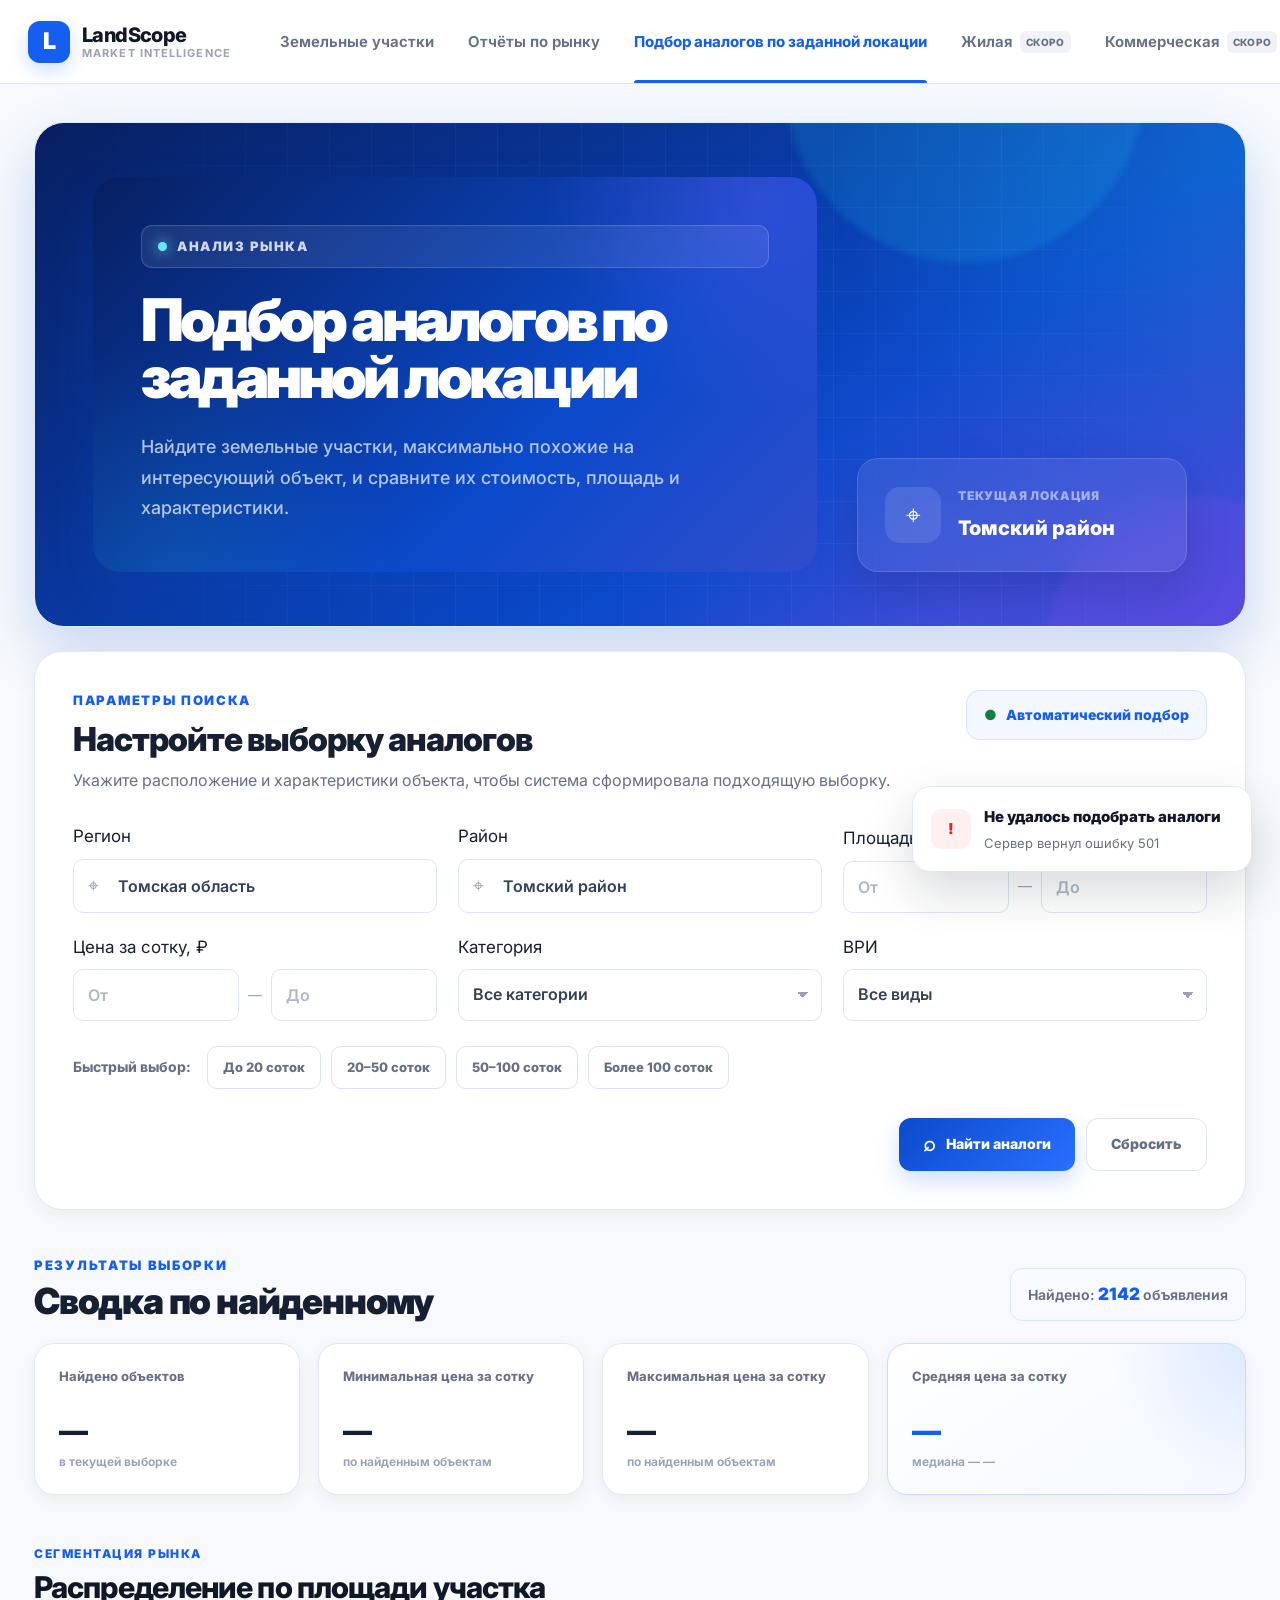
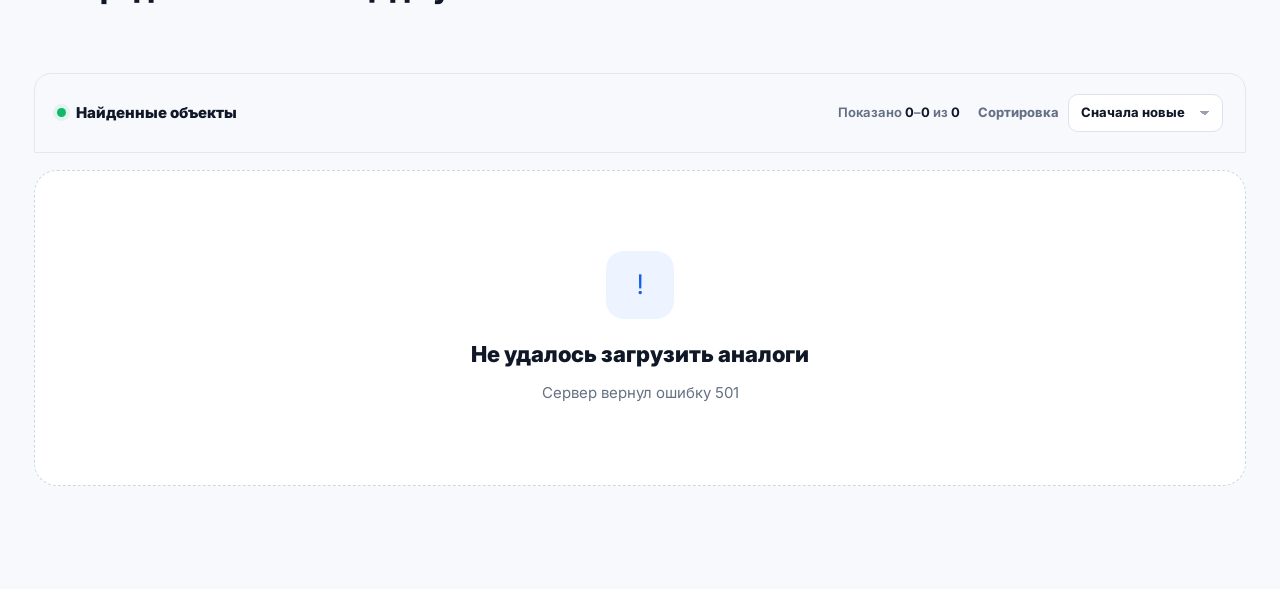
==== commit 39724eae: "Frontend update" ====
--- a/WEB-API/wwwroot/report/analogs/index.html
+++ b/WEB-API/wwwroot/report/analogs/index.html
@@ -17,18 +17,13 @@
     <div class="header-inner">
 
         <a href="../../index.html" class="brand">
-
-            <span class="brand-logo">
-                L
-            </span>
+            <span class="brand-logo">L</span>
 
             <span class="brand-copy">
                 <strong>LandScope</strong>
                 <small>Market intelligence</small>
             </span>
-
         </a>
-
 
         <nav class="main-nav">
 
@@ -40,15 +35,13 @@
 
             <a
                 href="../quarterly/index.html"
-                class="nav-link"
-            >
+                class="nav-link">
                 Отчёты по рынку
             </a>
 
             <a
                 href="index.html"
-                class="nav-link active"
-            >
+                class="nav-link active">
                 Подбор аналогов по заданной локации
             </a>
 
@@ -62,15 +55,13 @@
 
         </nav>
 
-
         <div class="header-actions">
 
             <button
                 class="header-icon"
                 id="themeButton"
                 type="button"
-                aria-label="Переключить тему"
-            >
+                aria-label="Переключить тему">
                 ◐
             </button>
 
@@ -79,9 +70,7 @@
                 type="button">
                 <span class="profile-avatar">67</span>
                 <span class="profile-name">6767676 М.</span>
-                <span class="profile-arrow">
-                    ⌄
-                </span>
+                <span class="profile-arrow">⌄</span>
             </button>
 
         </div>
@@ -91,10 +80,7 @@
 </header>
 
 
-
 <main class="analogs-page">
-
-    <!-- HERO -->
 
     <section class="analogs-hero">
 
@@ -129,19 +115,33 @@
             </div>
 
             <div>
-                <span class="location-label">Текущая локация</span>
-                <strong id="heroLocation">—</strong>
+                <span class="location-label">
+                    Текущая локация
+                </span>
+
+                <strong id="heroLocation">
+                    Томский район
+                </strong>
             </div>
 
         </div>
 
     </section>
+
+
     <section class="search-builder">
 
         <div class="section-heading">
+
             <div>
-                <span class="section-kicker">ПАРАМЕТРЫ ПОИСКА</span>
-                <h2>Настройте выборку аналогов</h2>
+                <span class="section-kicker">
+                    ПАРАМЕТРЫ ПОИСКА
+                </span>
+
+                <h2>
+                    Настройте выборку аналогов
+                </h2>
+
                 <p>
                     Укажите расположение и характеристики объекта,
                     чтобы система сформировала подходящую выборку.
@@ -152,76 +152,171 @@
                 <span>●</span>
                 Автоматический подбор
             </div>
-        </div>
-
-<div class="form-grid">
-
-    <div class="field">
-        <label for="regionInput">Регион</label>
-        <div class="input-wrap">
-            <span class="input-icon">⌖</span>
-            <input
-                type="text"
-                id="regionInput"
-                value="Томская область"
-                placeholder="Введите регион"
-            >
-        </div>
-    </div>
-
-    <div class="field field-location">
-        <label for="districtInput">Район</label>
-        <div class="input-wrap">
-            <span class="input-icon">⌖</span>
-            <input
-                type="text"
-                id="districtInput"
-                value="Томский район"
-                placeholder="Введите район"
-            >
-        </div>
-    </div>
-
-    <div class="field">
-        <label for="areaFrom">Площадь, сотки</label>
-        <div class="range-inputs">
-            <input type="number" id="areaFrom" placeholder="От" min="0" step="any">
-            <span>—</span>
-            <input type="number" id="areaTo" placeholder="До" min="0" step="any">
-        </div>
-    </div>
-
-    <div class="field">
-        <label for="priceFrom">Цена за сотку, ₽</label>
-        <div class="range-inputs">
-            <input type="number" id="priceFrom" placeholder="От" min="0" step="any">
-            <span>—</span>
-            <input type="number" id="priceTo" placeholder="До" min="0" step="any">
-        </div>
-    </div>
-
-    <div class="field">
-        <label for="categoryFilter">Категория</label>
-        <select id="categoryFilter">
-            <option value="">Все категории</option>
-            <option value="Земли населённых пунктов">Земли населённых пунктов</option>
-            <option value="Земли сельхозназначения">Земли сельхозназначения</option>
-            <option value="Земли промышленности">Земли промышленности</option>
-        </select>
-    </div>
-
-    <div class="field">
-        <label for="vriFilter">ВРИ</label>
-        <select id="vriFilter">
-            <option value="">Все виды</option>
-            <option value="ИЖС">ИЖС</option>
-            <option value="ЛПХ">ЛПХ</option>
-            <option value="Сельскохозяйственное использование">Сельскохозяйственное использование</option>
-            <option value="Промышленное использование">Промышленное использование</option>
-        </select>
-    </div>
-
-</div>
+
+        </div>
+
+
+        <div class="form-grid">
+
+            <div class="field">
+
+                <label for="regionInput">
+                    Регион
+                </label>
+
+                <div class="input-wrap">
+
+                    <span class="input-icon">
+                        ⌖
+                    </span>
+
+                    <input
+                        type="text"
+                        id="regionInput"
+                        value="Томская область"
+                        placeholder="Введите регион">
+
+                </div>
+
+            </div>
+
+
+            <div class="field field-location">
+
+                <label for="districtInput">
+                    Район
+                </label>
+
+                <div class="input-wrap">
+
+                    <span class="input-icon">
+                        ⌖
+                    </span>
+
+                    <input
+                        type="text"
+                        id="districtInput"
+                        value="Томский район"
+                        placeholder="Введите район">
+
+                </div>
+
+            </div>
+
+
+            <div class="field">
+
+                <label for="areaFrom">
+                    Площадь, сотки
+                </label>
+
+                <div class="range-inputs">
+
+                    <input
+                        type="number"
+                        id="areaFrom"
+                        placeholder="От">
+
+                    <span>—</span>
+
+                    <input
+                        type="number"
+                        id="areaTo"
+                        placeholder="До">
+
+                </div>
+
+            </div>
+
+
+            <div class="field">
+
+                <label for="priceFrom">
+                    Цена за сотку, ₽
+                </label>
+
+                <div class="range-inputs">
+
+                    <input
+                        type="number"
+                        id="priceFrom"
+                        placeholder="От">
+
+                    <span>—</span>
+
+                    <input
+                        type="number"
+                        id="priceTo"
+                        placeholder="До">
+
+                </div>
+
+            </div>
+
+
+            <div class="field">
+
+                <label for="categoryFilter">
+                    Категория
+                </label>
+
+                <select id="categoryFilter">
+
+                    <option value="">
+                        Все категории
+                    </option>
+
+                    <option value="Земли населённых пунктов">
+                        Земли населённых пунктов
+                    </option>
+
+                    <option value="Земли сельхозназначения">
+                        Земли сельхозназначения
+                    </option>
+
+                    <option value="Земли промышленности">
+                        Земли промышленности
+                    </option>
+
+                </select>
+
+            </div>
+
+
+            <div class="field">
+
+                <label for="vriFilter">
+                    ВРИ
+                </label>
+
+                <select id="vriFilter">
+
+                    <option value="">
+                        Все виды
+                    </option>
+
+                    <option value="ИЖС">
+                        ИЖС
+                    </option>
+
+                    <option value="ЛПХ">
+                        ЛПХ
+                    </option>
+
+                    <option value="Сельскохозяйственное использование">
+                        Сельскохозяйственное использование
+                    </option>
+
+                    <option value="Промышленное использование">
+                        Промышленное использование
+                    </option>
+
+                </select>
+
+            </div>
+
+        </div>
+
 
         <div class="quick-filters">
 
@@ -233,8 +328,7 @@
                 type="button"
                 class="quick-filter"
                 data-area-from="0"
-                data-area-to="20"
-            >
+                data-area-to="20">
                 До 20 соток
             </button>
 
@@ -242,8 +336,7 @@
                 type="button"
                 class="quick-filter"
                 data-area-from="20"
-                data-area-to="50"
-            >
+                data-area-to="50">
                 20–50 соток
             </button>
 
@@ -251,8 +344,7 @@
                 type="button"
                 class="quick-filter"
                 data-area-from="50"
-                data-area-to="100"
-            >
+                data-area-to="100">
                 50–100 соток
             </button>
 
@@ -260,8 +352,7 @@
                 type="button"
                 class="quick-filter"
                 data-area-from="100"
-                data-area-to=""
-            >
+                data-area-to="">
                 Более 100 соток
             </button>
 
@@ -273,18 +364,23 @@
             <button
                 type="button"
                 id="findAnalogs"
-                class="primary-search-button"
-            >
-                <span class="search-button-icon">⌕</span>
+                class="primary-search-button">
+
+                <span class="search-button-icon">
+                    ⌕
+                </span>
+
                 Найти аналоги
+
             </button>
 
             <button
                 type="button"
                 id="resetFilters"
-                class="secondary-button"
-            >
+                class="secondary-button">
+
                 Сбросить
+
             </button>
 
         </div>
@@ -295,14 +391,25 @@
     <section class="summary-head analogs-block" id="summarySection">
 
         <div>
-            <span class="filter-label">РЕЗУЛЬТАТЫ ВЫБОРКИ</span>
-            <h2>Сводка по найденному</h2>
+
+            <span class="filter-label">
+                РЕЗУЛЬТАТЫ ВЫБОРКИ
+            </span>
+
+            <h2>
+                Сводка по найденному
+            </h2>
+
         </div>
 
         <div class="found">
+
             Найдено:
-            <strong id="foundCount">—</strong>
-            <span id="foundLabel">объявлений</span>
+            <strong id="foundCount">
+                2142
+            </strong>
+            объявления
+
         </div>
 
     </section>
@@ -320,12 +427,14 @@
             <small id="statCountCaption">в текущей выборке</small>
         </article>
 
+
         <article class="stat-card">
             <span>Минимальная цена за сотку</span>
             <strong id="statMin">—</strong>
             <small id="statMinCaption">по найденным объектам</small>
         </article>
 
+
         <article class="stat-card">
             <span>Максимальная цена за сотку</span>
             <strong id="statMax">—</strong>
@@ -345,8 +454,15 @@
         <div class="section-title">
 
             <div>
-                <span class="filter-label">СЕГМЕНТАЦИЯ</span>
-                <h2>По площади участка</h2>
+
+                <span class="filter-label">
+                    СЕГМЕНТАЦИЯ РЫНКА
+                </span>
+
+                <h2>
+                    Распределение по площади участка
+                </h2>
+
             </div>
 
         </div>
@@ -357,11 +473,16 @@
 
     <section class="results-section analogs-block" id="resultsSection">
 
+    <section class="results-section">
+
         <div class="list-toolbar">
 
             <div class="toolbar-result">
+
                 <span class="toolbar-dot"></span>
+
                 Найденные объекты
+
             </div>
 
             <div class="toolbar-side">
@@ -389,10 +510,16 @@
         </div>
 
 
-        <div id="analogsList" class="analogs-list"></div>
-
-
-        <div id="pagination" class="pagination"></div>
+        <div
+            id="analogsList"
+            class="analogs-list">
+        </div>
+
+
+        <div
+            id="pagination"
+            class="pagination">
+        </div>
 
     </section>
 
@@ -405,7 +532,9 @@
     <div>
         <strong id="toastTitle">Готово</strong>
         <p id="toastText"></p>
+
     </div>
+
 </div>
 
 
--- a/WEB-API/wwwroot/report/analogs/analogs.css
+++ b/WEB-API/wwwroot/report/analogs/analogs.css
@@ -1202,3 +1202,234 @@
 body.dark .analog-number {
     background: rgba(41,112,255,.12);
 }
+
+.segment-bottom{
+    position:relative;
+    margin-top:20px;
+    padding:19px 20px 20px;
+    border:2px solid #a9c7ff;
+    border-radius:16px;
+    background:
+        radial-gradient(circle at 100% 0%,rgba(41,112,255,.16),transparent 45%),
+        linear-gradient(135deg,#f4f8ff,#e8f1ff);
+    box-shadow:0 8px 20px rgba(21,94,239,.08);
+}
+
+.segment-bottom::before{
+    content:"МЕДИАНА";
+    display:inline-flex;
+    align-items:center;
+    margin-bottom:9px;
+    padding:5px 8px;
+    border-radius:6px;
+    color:white;
+    background:#155eef;
+    font-size:10px;
+    line-height:1;
+    font-weight:900;
+    letter-spacing:1px;
+}
+
+.segment-bottom span{
+    display:block;
+    margin-bottom:5px;
+    color:#667085;
+    font-size:12px;
+    font-weight:700;
+}
+
+.segment-bottom strong{
+    display:block;
+    color:#0b4acb;
+    font-size:30px;
+    line-height:1;
+    letter-spacing:-1px;
+    font-weight:950;
+}
+
+.median-stat{
+    position:relative;
+    min-height:150px;
+    padding:25px 27px;
+    border:2px solid #a9c7ff;
+    background:
+        radial-gradient(circle at 100% 0%,rgba(41,112,255,.18),transparent 42%),
+        linear-gradient(135deg,#f5f9ff 0%,#eaf2ff 100%);
+    box-shadow:
+        0 12px 30px rgba(21,94,239,.12),
+        0 0 0 4px rgba(21,94,239,.04);
+}
+
+.median-stat::before{
+    content:"";
+    position:absolute;
+    top:0;
+    left:0;
+    width:6px;
+    height:100%;
+    background:linear-gradient(180deg,#0b4acb,#2970ff,#7f56d9);
+}
+
+.median-stat::after{
+    content:"";
+    position:absolute;
+    width:180px;
+    height:180px;
+    right:-75px;
+    top:-85px;
+    border-radius:50%;
+    background:rgba(41,112,255,.10);
+    pointer-events:none;
+}
+
+.median-label{
+    position:relative;
+    z-index:2;
+    display:inline-flex;
+    align-items:center;
+    gap:8px;
+    width:max-content;
+    margin-bottom:13px;
+    padding:6px 9px;
+    border-radius:7px;
+    color:#155eef;
+    background:rgba(255,255,255,.72);
+    font-size:10px;
+    font-weight:900;
+    letter-spacing:1px;
+}
+
+.median-pulse{
+    width:7px;
+    height:7px;
+    border-radius:50%;
+    background:#155eef;
+    box-shadow:0 0 0 4px rgba(21,94,239,.10);
+}
+
+.median-stat>span:not(.median-label){
+    position:relative;
+    z-index:2;
+    margin-bottom:7px;
+    color:#344054;
+    font-size:14px;
+    font-weight:800;
+}
+
+.median-stat>strong{
+    position:relative;
+    z-index:2;
+    color:#0b4acb;
+    font-size:39px;
+    line-height:1;
+    letter-spacing:-1.8px;
+    font-weight:950;
+}
+
+.median-stat>small{
+    position:relative;
+    z-index:2;
+    margin-top:10px;
+    color:#667085;
+    font-size:12px;
+}
+.summary-head{
+    margin-top:48px;
+    display:flex;
+    align-items:flex-end;
+    justify-content:space-between;
+    gap:30px;
+    margin-bottom:22px;
+}
+
+.summary-head>div:first-child{
+    position:relative;
+}
+
+.summary-head .filter-label{
+    display:block;
+    margin-bottom:10px;
+    color:var(--blue);
+    font-size:13px;
+    font-weight:900;
+    letter-spacing:1.7px;
+}
+
+.summary-head h2{
+    margin:0;
+    color:var(--text);
+    font-size:36px;
+    line-height:1.05;
+    letter-spacing:-1.2px;
+    font-weight:900;
+}
+
+.found{
+    padding:12px 17px;
+    border:1px solid #dce6f4;
+    border-radius:12px;
+    color:var(--text-muted);
+    background:#f8faff;
+    font-size:14px;
+    font-weight:650;
+}
+
+.found strong{
+    color:var(--blue);
+    font-size:17px;
+    font-weight:900;
+}
+
+.stats-grid{
+    display:grid;
+    grid-template-columns:1fr 1fr 1fr 1.35fr;
+    gap:18px;
+}
+
+.stat-card{
+    position:relative;
+    min-height:150px;
+    padding:24px;
+    display:flex;
+    flex-direction:column;
+    justify-content:center;
+    overflow:hidden;
+    border:1px solid #e0e7f1;
+    border-radius:20px;
+    background:#fff;
+    box-shadow:var(--shadow-sm);
+    transition:transform .2s ease,box-shadow .2s ease,border-color .2s ease;
+}
+
+.stat-card:hover{
+    transform:translateY(-3px);
+    border-color:#c4d4eb;
+    box-shadow:0 16px 35px rgba(16,24,40,.08);
+}
+
+.stat-card>span{
+    display:block;
+    margin-bottom:10px;
+    color:var(--text-muted);
+    font-size:13px;
+    line-height:1.35;
+    font-weight:750;
+}
+
+.stat-card>strong{
+    display:block;
+    color:var(--text);
+    font-size:29px;
+    line-height:1;
+    letter-spacing:-1.2px;
+    font-weight:900;
+}
+
+.stat-card>small{
+    display:block;
+    margin-top:9px;
+    color:var(--text-light);
+    font-size:12px;
+    line-height:1.4;
+    font-weight:650;
+}
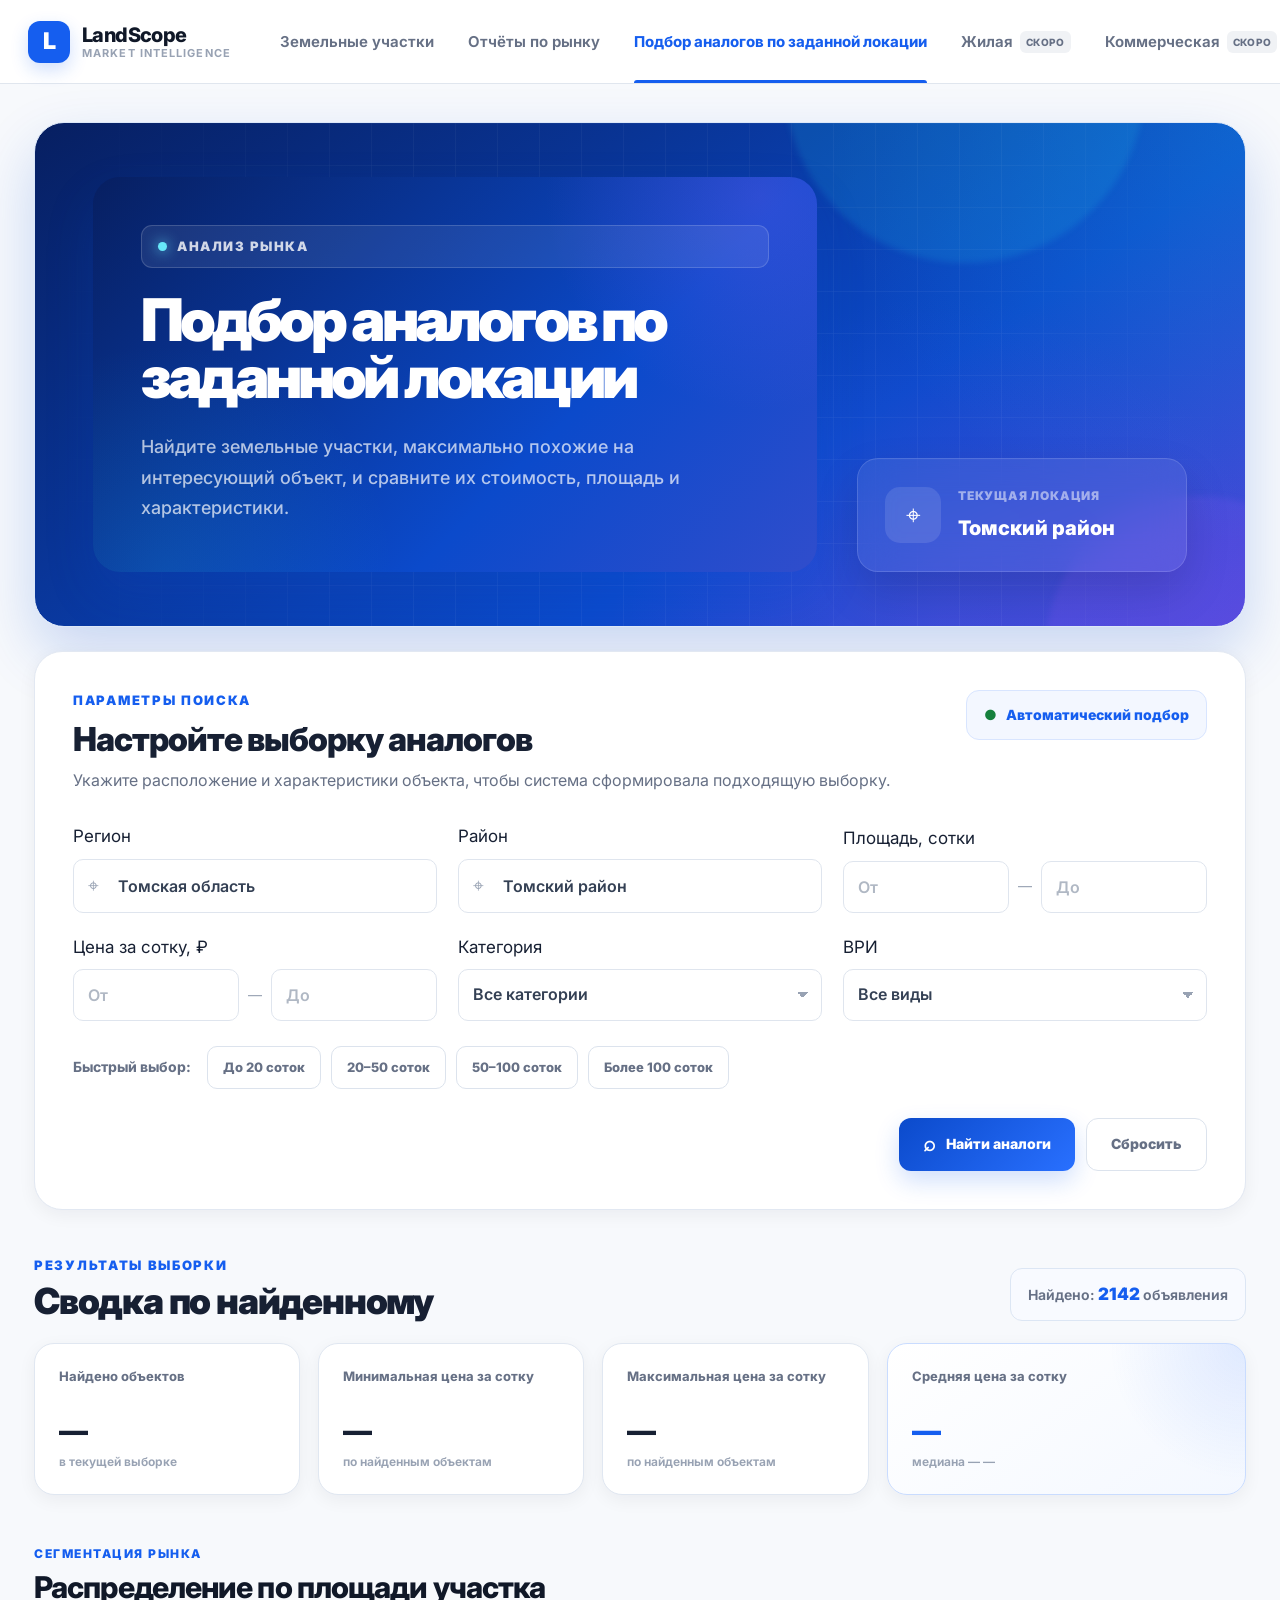
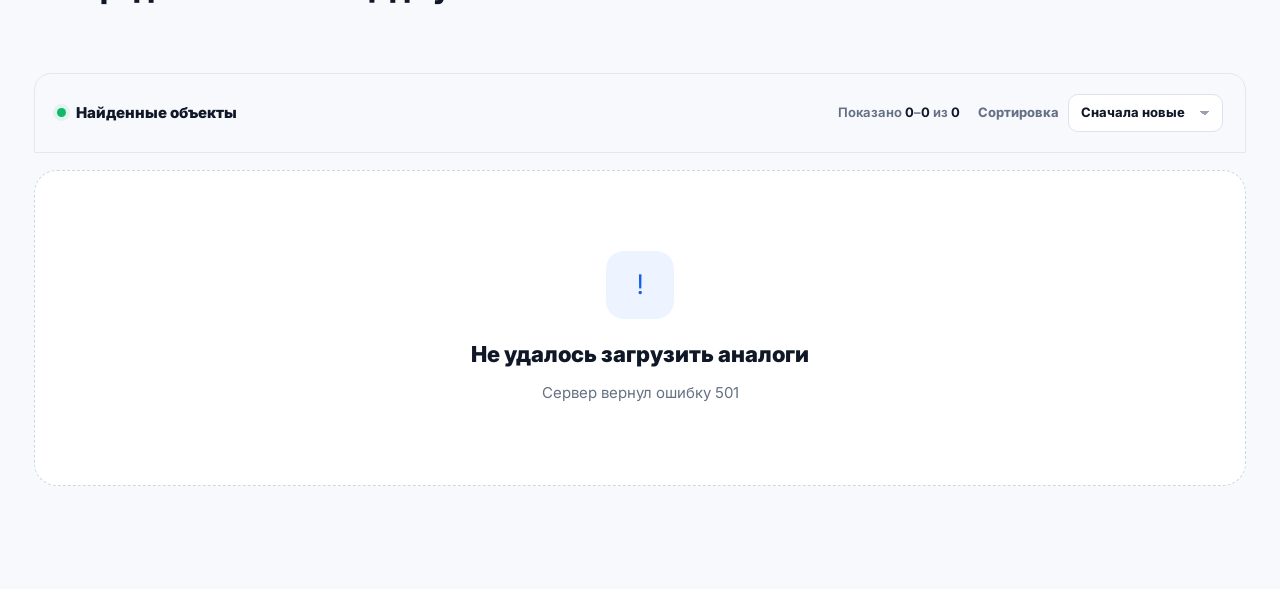
==== commit be71af95: "update" ====
--- a/WEB-API/wwwroot/report/analogs/index.html
+++ b/WEB-API/wwwroot/report/analogs/index.html
@@ -408,7 +408,7 @@
             <strong id="foundCount">
                 2142
             </strong>
-            объявления
+            <span id="foundLabel">объявления</span>
 
         </div>
 
@@ -472,8 +472,6 @@
     </section>
 
     <section class="results-section analogs-block" id="resultsSection">
-
-    <section class="results-section">
 
         <div class="list-toolbar">
 
--- a/WEB-API/wwwroot/style.css
+++ b/WEB-API/wwwroot/style.css
@@ -2617,4 +2617,323 @@
 .visual-three{
     background-size:cover;
     background-position:center;
+}
+
+/* =========================================================
+LIST: СТАТУС / ПОДВАЛ / ПАГИНАЦИЯ (главная страница)
+========================================================= */
+
+.list-status {
+margin: 0 0 15px;
+padding: 26px 20px;
+border: 1px dashed var(--border);
+border-radius: 15px;
+color: var(--text-muted);
+background: var(--white);
+text-align: center;
+font-size: 15px;
+font-weight: 650;
+}
+
+.list-footer {
+display: flex;
+align-items: center;
+justify-content: space-between;
+gap: 16px;
+margin-top: 22px;
+flex-wrap: wrap;
+}
+
+.list-summary {
+color: var(--text-light);
+font-size: 14px;
+font-weight: 650;
+}
+
+.pagination {
+display: flex;
+align-items: center;
+gap: 8px;
+flex-wrap: wrap;
+}
+
+.page-button {
+min-width: 40px;
+height: 40px;
+padding: 0 11px;
+border: 1px solid var(--border);
+border-radius: 10px;
+color: var(--text-secondary);
+background: var(--white);
+font-size: 14px;
+font-weight: 750;
+cursor: pointer;
+transition:
+border-color .15s ease,
+background .15s ease,
+color .15s ease;
+}
+
+.page-button:hover:not(:disabled) {
+border-color: #a9c3ee;
+background: var(--blue-pale);
+}
+
+.page-button.active {
+border-color: var(--blue);
+color: #fff;
+background: var(--blue);
+}
+
+.page-button:disabled {
+opacity: .4;
+cursor: default;
+}
+
+.page-dots {
+padding: 0 2px;
+color: var(--text-light);
+font-weight: 800;
+}
+
+/* Источник Tomsk.ru09 (кроме бейджей Авито/Циана) */
+.source.ru09 {
+color: #0f766e;
+background: #ecfdf5;
+}
+
+.object-link-muted {
+color: var(--text-light);
+cursor: default;
+}
+
+/* =========================================================
+TOAST: заголовок + текст
+========================================================= */
+
+.toast-copy {
+display: flex;
+flex-direction: column;
+gap: 2px;
+min-width: 0;
+}
+
+.toast-copy strong {
+font-size: 15px;
+}
+
+.toast-copy span {
+font-size: 13px;
+color: var(--text-muted);
+}
+
+.toast.toast-error #toastIcon {
+color: var(--red);
+background: var(--red-bg);
+}
+
+/* =========================================================
+DARK THEME (body.dark-theme / body.dark)
+========================================================= */
+
+body.dark-theme {
+--bg: #0b1220;
+--white: #111827;
+--border: #263345;
+--border-light: #1d2939;
+
+--text: #d5dbe6;
+--text-dark: #f2f5fa;
+--text-secondary: #c0cad9;
+--text-muted: #93a0b4;
+--text-light: #7c8aa0;
+
+--blue: #4d8dff;
+--blue-soft: rgba(41, 112, 255, .18);
+--blue-pale: rgba(41, 112, 255, .12);
+
+--green: #4ade80;
+--green-bg: rgba(21, 128, 61, .20);
+--red: #f87171;
+--red-bg: rgba(220, 38, 38, .18);
+--orange: #fbbf24;
+--orange-bg: rgba(180, 83, 9, .18);
+--purple: #a78bfa;
+--purple-bg: rgba(124, 58, 237, .20);
+
+--shadow-sm: 0 5px 18px rgba(0, 0, 0, .35);
+--shadow-md: 0 14px 35px rgba(0, 0, 0, .45);
+--shadow-blue: 0 18px 42px rgba(0, 0, 0, .45);
+}
+
+/* Шапка */
+
+body.dark-theme .site-header {
+border-color: rgba(38, 51, 69, .95);
+background: rgba(17, 24, 39, .97);
+}
+
+/* Поля ввода, кнопки-обводки, мелкие плашки */
+
+body.dark-theme .header-icon,
+body.dark-theme .profile,
+body.dark-theme .secondary-button,
+body.dark-theme .export-button,
+body.dark-theme .search-box,
+body.dark-theme .field input,
+body.dark-theme .field select,
+body.dark-theme .input-wrap input,
+body.dark-theme .select-wrap select,
+body.dark-theme .quick-periods button,
+body.dark-theme .chart-switcher,
+body.dark-theme .data-count,
+body.dark-theme .toolbar-sort select {
+border-color: var(--border);
+color: var(--text-secondary);
+background: var(--white);
+}
+
+body.dark-theme .search-box input,
+body.dark-theme .input-wrap input,
+body.dark-theme .select-wrap select,
+body.dark-theme .field input,
+body.dark-theme .field select {
+color: var(--text-secondary);
+}
+
+/* Карточки и панели */
+
+body.dark-theme .filters,
+body.dark-theme .builder,
+body.dark-theme .stat-card,
+body.dark-theme .segment-card,
+body.dark-theme .kpi-card,
+body.dark-theme .data-card,
+body.dark-theme .chart-card,
+body.dark-theme .object-card,
+body.dark-theme .comparison-note,
+body.dark-theme .history-sector,
+body.dark-theme .history-sector-card,
+body.dark-theme .list-status,
+body.dark-theme .toast,
+body.dark-theme .database-card,
+body.dark-theme .metric-badge,
+body.dark-theme .found,
+body.dark-theme .comparison-icon,
+body.dark-theme .chart-tooltip,
+body.dark-theme .empty-state,
+body.dark-theme .list-toolbar {
+border-color: var(--border);
+background: var(--white);
+}
+
+body.dark-theme .kpi-card.featured {
+border-color: #24406e;
+background: linear-gradient(145deg, #111827, #152542);
+}
+
+body.dark-theme .stat-card.accent {
+border-color: #24406e;
+background: linear-gradient(145deg, #111827, #152542);
+}
+
+body.dark-theme .featured-segment {
+border-color: #24406e !important;
+background:
+radial-gradient(circle at 100% 0%, rgba(34, 211, 238, .12), transparent 30%),
+linear-gradient(145deg, #111827, #152542) !important;
+}
+
+/* Таблицы */
+
+body.dark-theme .data-table th,
+body.dark-theme .history-data-card .data-table td {
+background: #182230;
+}
+
+body.dark-theme .data-table td {
+border-color: var(--border-light);
+}
+
+/* Прочие светлые элементы */
+
+body.dark-theme .object-tags span,
+body.dark-theme .segment-bar,
+body.dark-theme .database-line,
+body.dark-theme .year-badge {
+border-color: var(--border);
+background: #1b2636;
+}
+
+body.dark-theme .grid {
+background: rgba(255, 255, 255, .07);
+}
+
+body.dark-theme .change.up {
+color: #6ee7a8;
+background: rgba(21, 128, 61, .22);
+}
+
+body.dark-theme .change.down {
+color: #fca5a5;
+background: rgba(220, 38, 38, .20);
+}
+
+body.dark-theme .change.flat {
+background: rgba(255, 255, 255, .08);
+}
+
+body.dark-theme .source.avito {
+color: #d0d5dd;
+background: rgba(255, 255, 255, .09);
+}
+
+/* Карточки объявлений: второй блок правил задаёт литеральные цвета */
+
+body.dark-theme .object-card {
+border-color: var(--border);
+}
+
+body.dark-theme .object-card:hover {
+border-color: #35507a;
+}
+
+body.dark-theme .object-title-row h3,
+body.dark-theme .object-footer strong {
+color: var(--text-dark);
+}
+
+body.dark-theme .object-meta,
+body.dark-theme .object-footer span,
+body.dark-theme .object-main > p {
+color: var(--text-muted);
+}
+
+body.dark-theme .object-footer {
+border-color: var(--border-light);
+}
+
+body.dark-theme .object-tags span {
+color: var(--text-secondary);
+background: #1b2636;
+border-color: var(--border);
+}
+
+body.dark-theme .object-status {
+border: 1px solid rgba(77, 141, 255, .32);
+color: #7aa7ff;
+background: rgba(41, 112, 255, .14);
+}
+
+body.dark-theme .source.cian {
+color: #fca5a5;
+background: rgba(220, 38, 38, .16);
+}
+
+body.dark-theme .database-line i {
+background: linear-gradient(90deg, #3b7cf0, #69a1ff);
+}
+
+body.dark-theme ::selection {
+background: var(--blue);
 }
--- a/WEB-API/wwwroot/report/analogs/analogs.css
+++ b/WEB-API/wwwroot/report/analogs/analogs.css
@@ -1432,4 +1432,22 @@
     font-size:12px;
     line-height:1.4;
     font-weight:650;
+}
+
+/* =========================================================
+   Тёмная тема: элементы, не покрытые блоком body.dark выше
+   ========================================================= */
+
+body.dark .analog-date{
+    border-color:#344054;
+    color:#d0d5dd;
+    background:#1b2636;
+}
+
+body.dark .segment-bottom strong{
+    color:#69a1ff;
+}
+
+body.dark .segment-bottom span{
+    color:#98a2b3;
 }
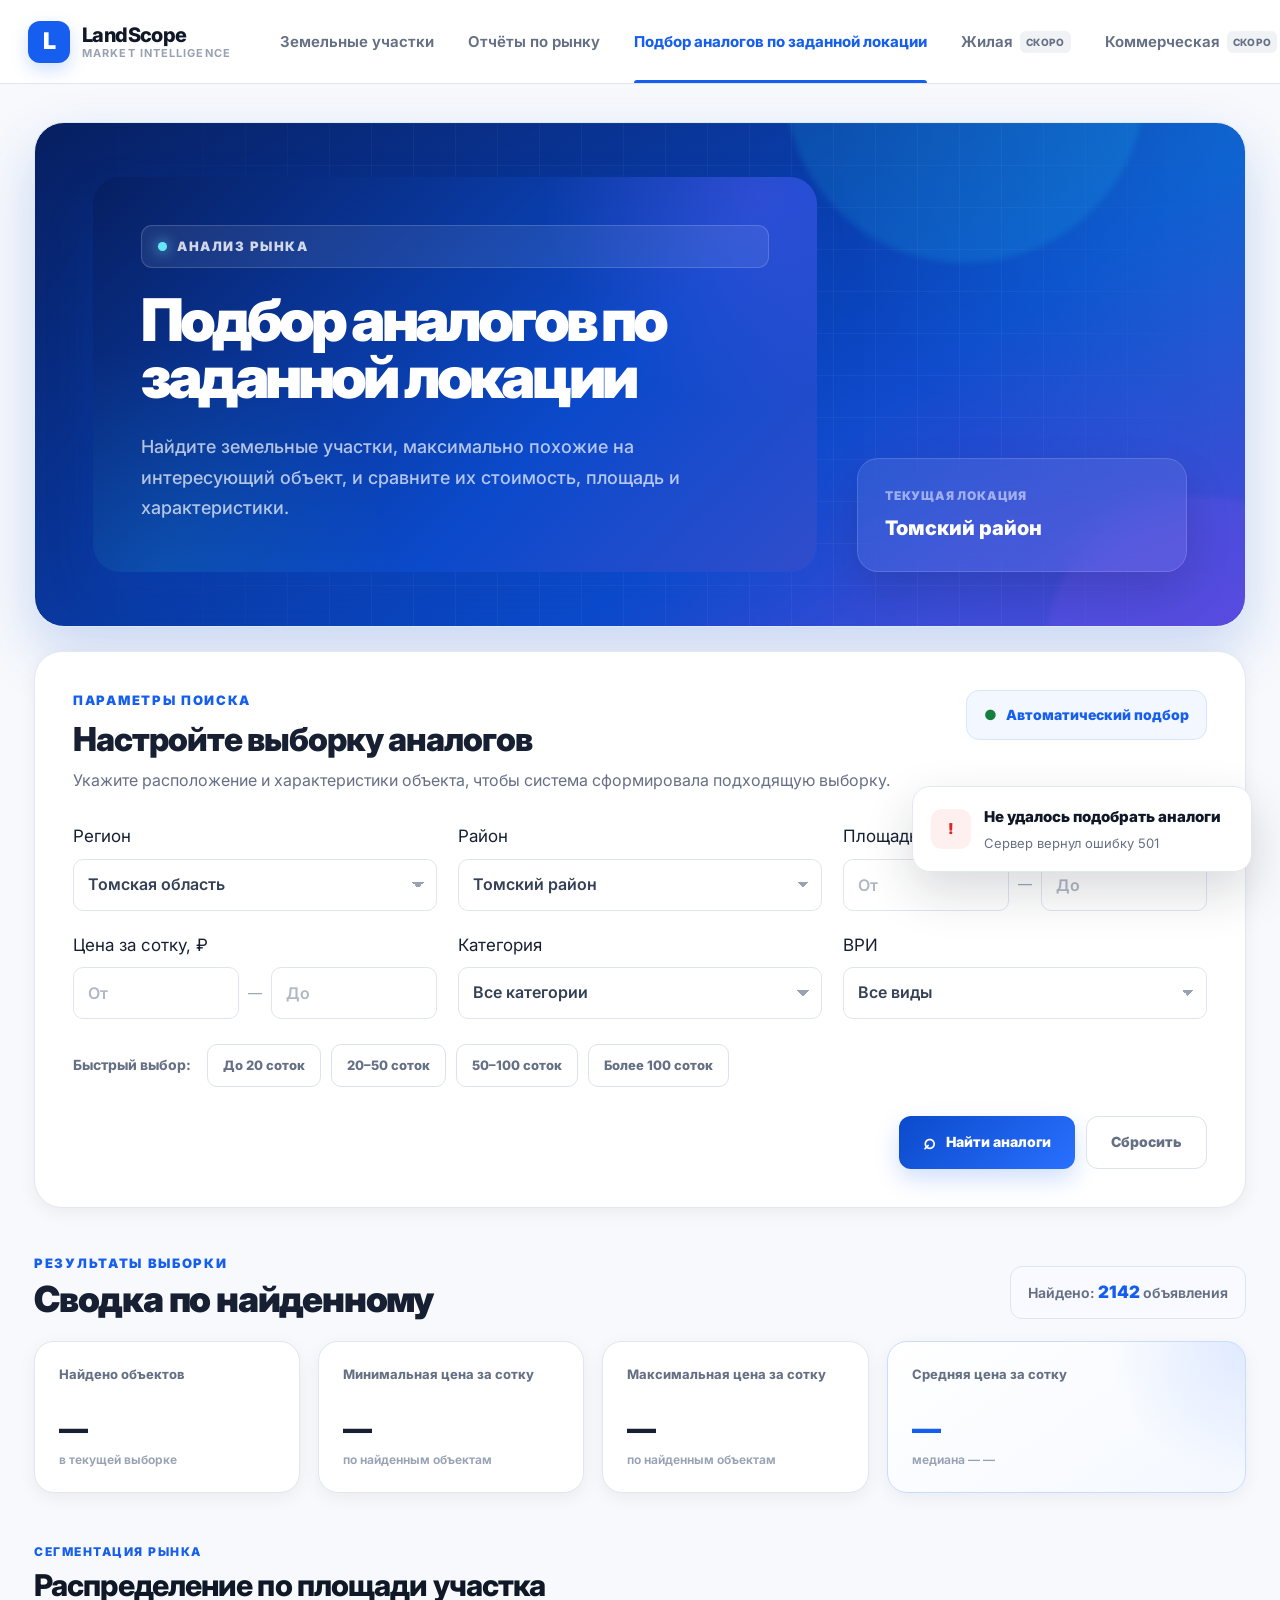
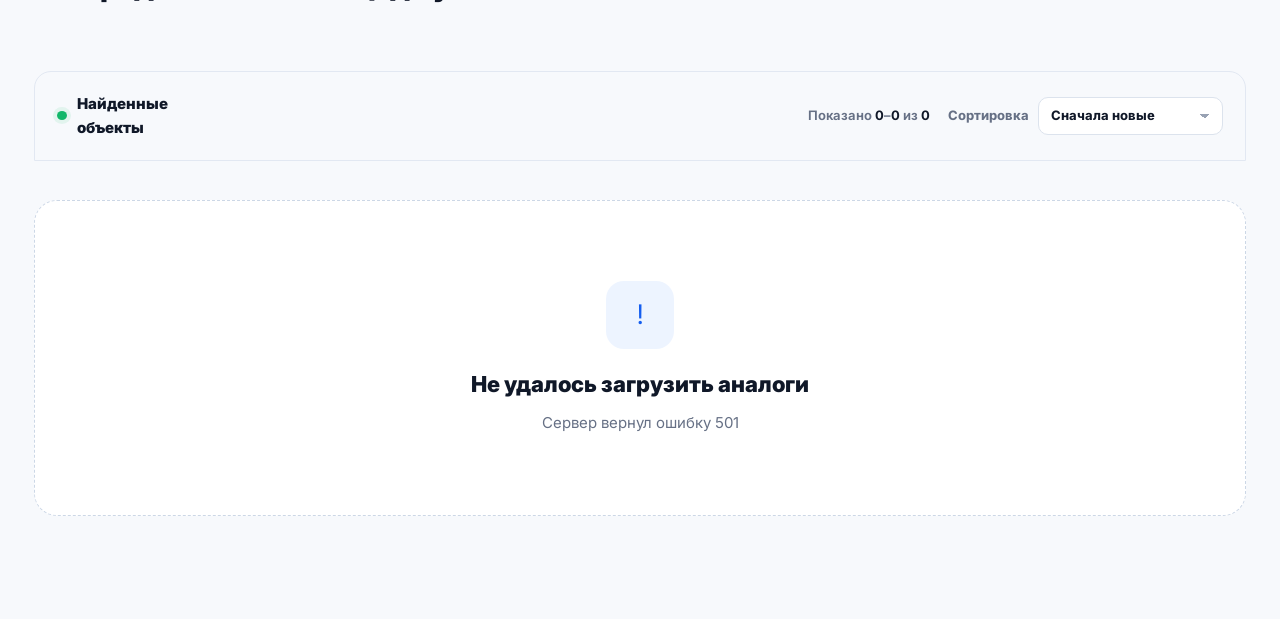
==== commit 6016efef: "Fixes" ====
--- a/WEB-API/wwwroot/report/analogs/index.html
+++ b/WEB-API/wwwroot/report/analogs/index.html
@@ -6,8 +6,8 @@
 
     <title>LandScope — Подбор аналогов</title>
 
-    <link rel="stylesheet" href="../../style.css">
-    <link rel="stylesheet" href="analogs.css">
+    <link rel="stylesheet" href="../../style.css?v=20261007">
+    <link rel="stylesheet" href="analogs.css?v=20261007-4">
 </head>
 
 <body>
@@ -110,10 +110,6 @@
 
         <div class="hero-location-card">
 
-            <div class="location-icon">
-                ⌖
-            </div>
-
             <div>
                 <span class="location-label">
                     Текущая локация
@@ -160,100 +156,106 @@
 
             <div class="field">
 
-                <label for="regionInput">
-                    Регион
-                </label>
-
-                <div class="input-wrap">
-
-                    <span class="input-icon">
-                        ⌖
-                    </span>
-
-                    <input
-                        type="text"
-                        id="regionInput"
-                        value="Томская область"
-                        placeholder="Введите регион">
-
-                </div>
-
-            </div>
+    <label for="regionInput">
+        Регион
+    </label>
+
+    <div class="input-wrap">
+
+        <select id="regionInput">
+            <option value="Томская область" selected>
+                Томская область
+            </option>
+
+            <option value="Новосибирская область">
+                Новосибирская область
+            </option>
+
+            <option value="Кемеровская область">
+                Кемеровская область
+            </option>
+
+            <option value="Алтайский край">
+                Алтайский край
+            </option>
+        </select>
+
+    </div>
+
+</div>
 
 
             <div class="field field-location">
 
-                <label for="districtInput">
-                    Район
-                </label>
-
-                <div class="input-wrap">
-
-                    <span class="input-icon">
-                        ⌖
-                    </span>
-
-                    <input
-                        type="text"
-                        id="districtInput"
-                        value="Томский район"
-                        placeholder="Введите район">
-
-                </div>
-
-            </div>
-
-
+    <label for="districtInput">
+        Район
+    </label>
+
+    <div class="input-wrap">
+
+        <select id="districtInput">
+
+            <option value="Томский район" selected>
+                Томский район
+            </option>
+
+            <option value="Асиновский район">
+                Асиновский район
+            </option>
+
+            <option value="Шегарский район">
+                Шегарский район
+            </option>
+
+            <option value="Зырянский район">
+                Зырянский район
+            </option>
+
+            <option value="Кожевниковский район">
+                Кожевниковский район
+            </option>
+
+            <option value="Колпашевский район">
+                Колпашевский район
+            </option>
+
+        </select>
+
+    </div>
+
+</div>
             <div class="field">
-
                 <label for="areaFrom">
                     Площадь, сотки
                 </label>
-
                 <div class="range-inputs">
-
                     <input
                         type="number"
                         id="areaFrom"
                         placeholder="От">
-
                     <span>—</span>
-
                     <input
                         type="number"
                         id="areaTo"
                         placeholder="До">
-
                 </div>
-
-            </div>
-
-
+            </div>
             <div class="field">
-
                 <label for="priceFrom">
                     Цена за сотку, ₽
                 </label>
-
                 <div class="range-inputs">
-
                     <input
                         type="number"
                         id="priceFrom"
                         placeholder="От">
-
                     <span>—</span>
-
                     <input
                         type="number"
                         id="priceTo"
                         placeholder="До">
-
                 </div>
-
-            </div>
-
-
+            </div>
             <div class="field">
 
                 <label for="categoryFilter">
@@ -454,17 +456,13 @@
         <div class="section-title">
 
             <div>
-
                 <span class="filter-label">
                     СЕГМЕНТАЦИЯ РЫНКА
                 </span>
-
                 <h2>
                     Распределение по площади участка
                 </h2>
-
-            </div>
-
+            </div>
         </div>
 
         <div class="segment-grid" id="segmentGrid"></div>
@@ -496,10 +494,10 @@
                     <span>Сортировка</span>
                     <select id="sortSelect">
                         <option value="newest">Сначала новые</option>
-                        <option value="price-asc">Цена за сотку ↑</option>
-                        <option value="price-desc">Цена за сотку ↓</option>
-                        <option value="area-asc">Площадь ↑</option>
-                        <option value="area-desc">Площадь ↓</option>
+                        <option value="price-asc">Цена за сотку ▲</option>
+                        <option value="price-desc">Цена за сотку ▼</option>
+                        <option value="area-asc">Площадь ▲</option>
+                        <option value="area-desc">Площадь ▼</option>
                     </select>
                 </label>
 
@@ -536,8 +534,8 @@
 </div>
 
 
-<script src="../../script.js"></script>
-<script src="analogs.js"></script>
+<script src="../../script.js?v=20261007"></script>
+<script src="analogs.js?v=20261007-5"></script>
 
 </body>
 </html>
--- a/WEB-API/wwwroot/style.css
+++ b/WEB-API/wwwroot/style.css
@@ -2936,4 +2936,191 @@
 
 body.dark-theme ::selection {
 background: var(--blue);
-}+}
+
+.list-toolbar {
+    display: flex;
+    align-items: center;
+    justify-content: space-between;
+    gap: 24px;
+    margin-bottom: 22px;
+    padding: 18px 22px;
+    background: #ffffff;
+    border: 1px solid #e5eaf2;
+    border-radius: 18px;
+}
+
+.toolbar-result {
+    display: flex;
+    align-items: center;
+    gap: 11px;
+    font-size: 18px;
+    font-weight: 700;
+    color: #101828;
+}
+
+.toolbar-dot {
+    width: 10px;
+    height: 10px;
+    flex: 0 0 10px;
+    border-radius: 50%;
+    background: #155eef;
+    box-shadow:
+        0 0 0 5px #ddebff;
+}
+
+.toolbar-side {
+    display: flex;
+    align-items: center;
+    gap: 28px;
+}
+
+.toolbar-count {
+    color: #667085;
+    font-size: 14px;
+    font-weight: 500;
+    white-space: nowrap;
+}
+
+.toolbar-count strong {
+    color: #101828;
+    font-weight: 700;
+}
+
+.toolbar-sort {
+    display: flex;
+    align-items: center;
+    gap: 10px;
+}
+
+.toolbar-sort > span {
+    color: #667085;
+    font-size: 14px;
+    font-weight: 500;
+    white-space: nowrap;
+}
+
+.toolbar-sort select {
+    min-width: 185px;
+    height: 42px;
+    padding: 0 38px 0 14px;
+    border: 1px solid #d9e0ea;
+    border-radius: 10px;
+    background: #ffffff;
+    color: #101828;
+    font-family: Inter, sans-serif;
+    font-size: 14px;
+    font-weight: 600;
+    cursor: pointer;
+    outline: none;
+    transition:
+        border-color 0.2s ease,
+        box-shadow 0.2s ease,
+        background 0.2s ease;
+}
+
+.toolbar-sort select:hover {
+    border-color: #b8c4d6;
+    background: #fafbfc;
+}
+
+.toolbar-sort select:focus {
+    border-color: #155eef;
+
+    box-shadow:
+        0 0 0 3px rgba(21, 94, 239, 0.1);
+}
+
+.pagination {
+    display: flex;
+    align-items: center;
+    justify-content: center;
+    gap: 8px;
+    margin-top: 28px;
+}
+
+.pagination button {
+    min-width: 40px;
+    height: 40px;
+    padding: 0 12px;
+    border: 1px solid #d9e0ea;
+    border-radius: 10px;
+    background: #ffffff;
+    color: #344054;
+    font-family: Inter, sans-serif;
+    font-size: 14px;
+    font-weight: 600;
+    cursor: pointer;
+    transition:
+        border-color 0.2s ease,
+        background 0.2s ease,
+        color 0.2s ease,
+        transform 0.2s ease;
+}
+
+.pagination button:hover {
+    border-color: #155eef;
+    color: #155eef;
+    transform: translateY(-1px);
+}
+
+.pagination button.active {
+    border-color: #155eef;
+    background: #155eef;
+    color: #ffffff;
+}
+
+.pagination button:disabled {
+    opacity: 0.45;
+    cursor: default;
+    transform: none;
+}
+
+body.dark .list-toolbar {
+    background: #151a22;
+    border-color: #293241;
+}
+
+body.dark .toolbar-result {
+    color: #f2f4f7;
+}
+
+body.dark .toolbar-count {
+    color: #98a2b3;
+}
+
+body.dark .toolbar-count strong {
+    color: #f2f4f7;
+}
+
+body.dark .toolbar-sort > span {
+    color: #98a2b3;
+}
+
+body.dark .toolbar-sort select {
+    background: #11161d;
+    border-color: #344054;
+    color: #f2f4f7;
+}
+
+body.dark .toolbar-sort select:hover {
+    background: #171d26;
+    border-color: #475467;
+}
+
+body.dark .pagination button {
+    background: #151a22;
+    border-color: #344054;
+    color: #d0d5dd;
+}
+
+body.dark .pagination button:hover {
+    border-color: #4d8dff;
+    color: #4d8dff;
+}
+
+body.dark .pagination button.active {
+    background: #155eef;
+    border-color: #155eef;
+    color: #ffffff;
+}
